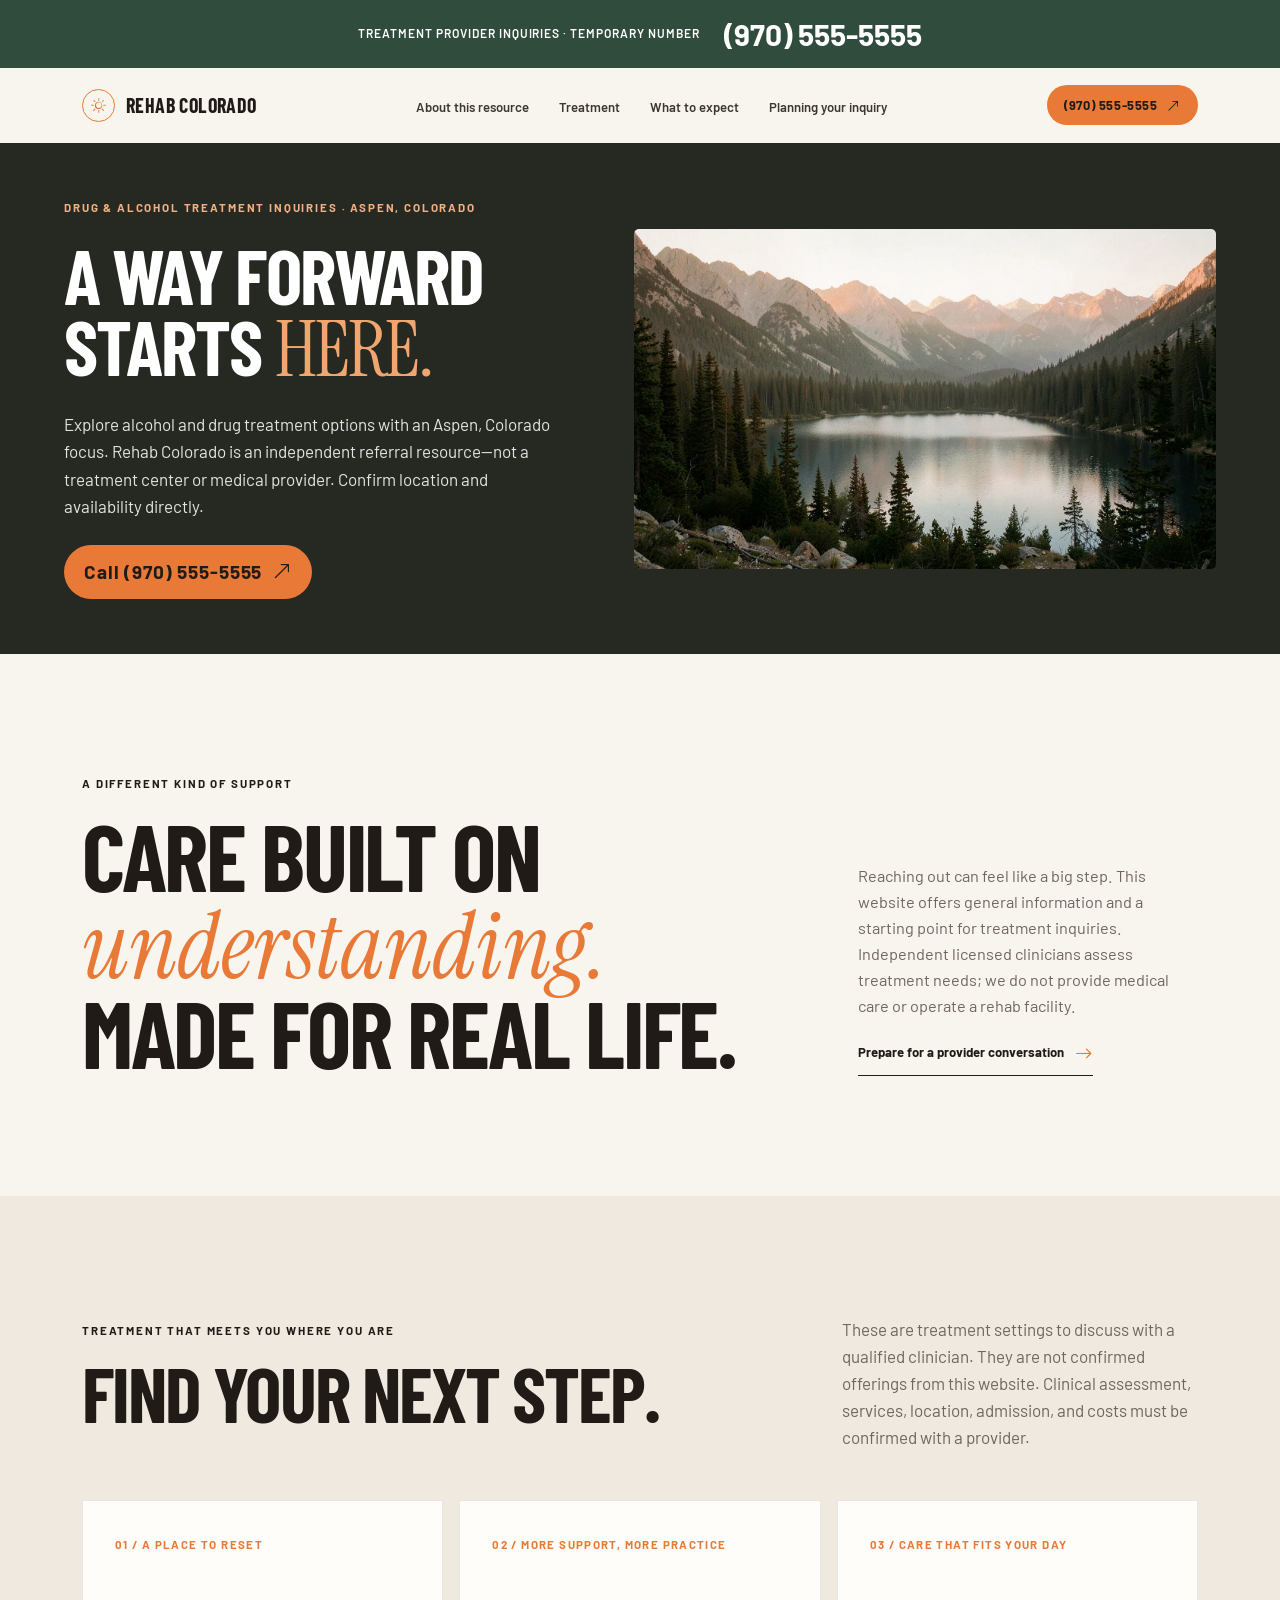
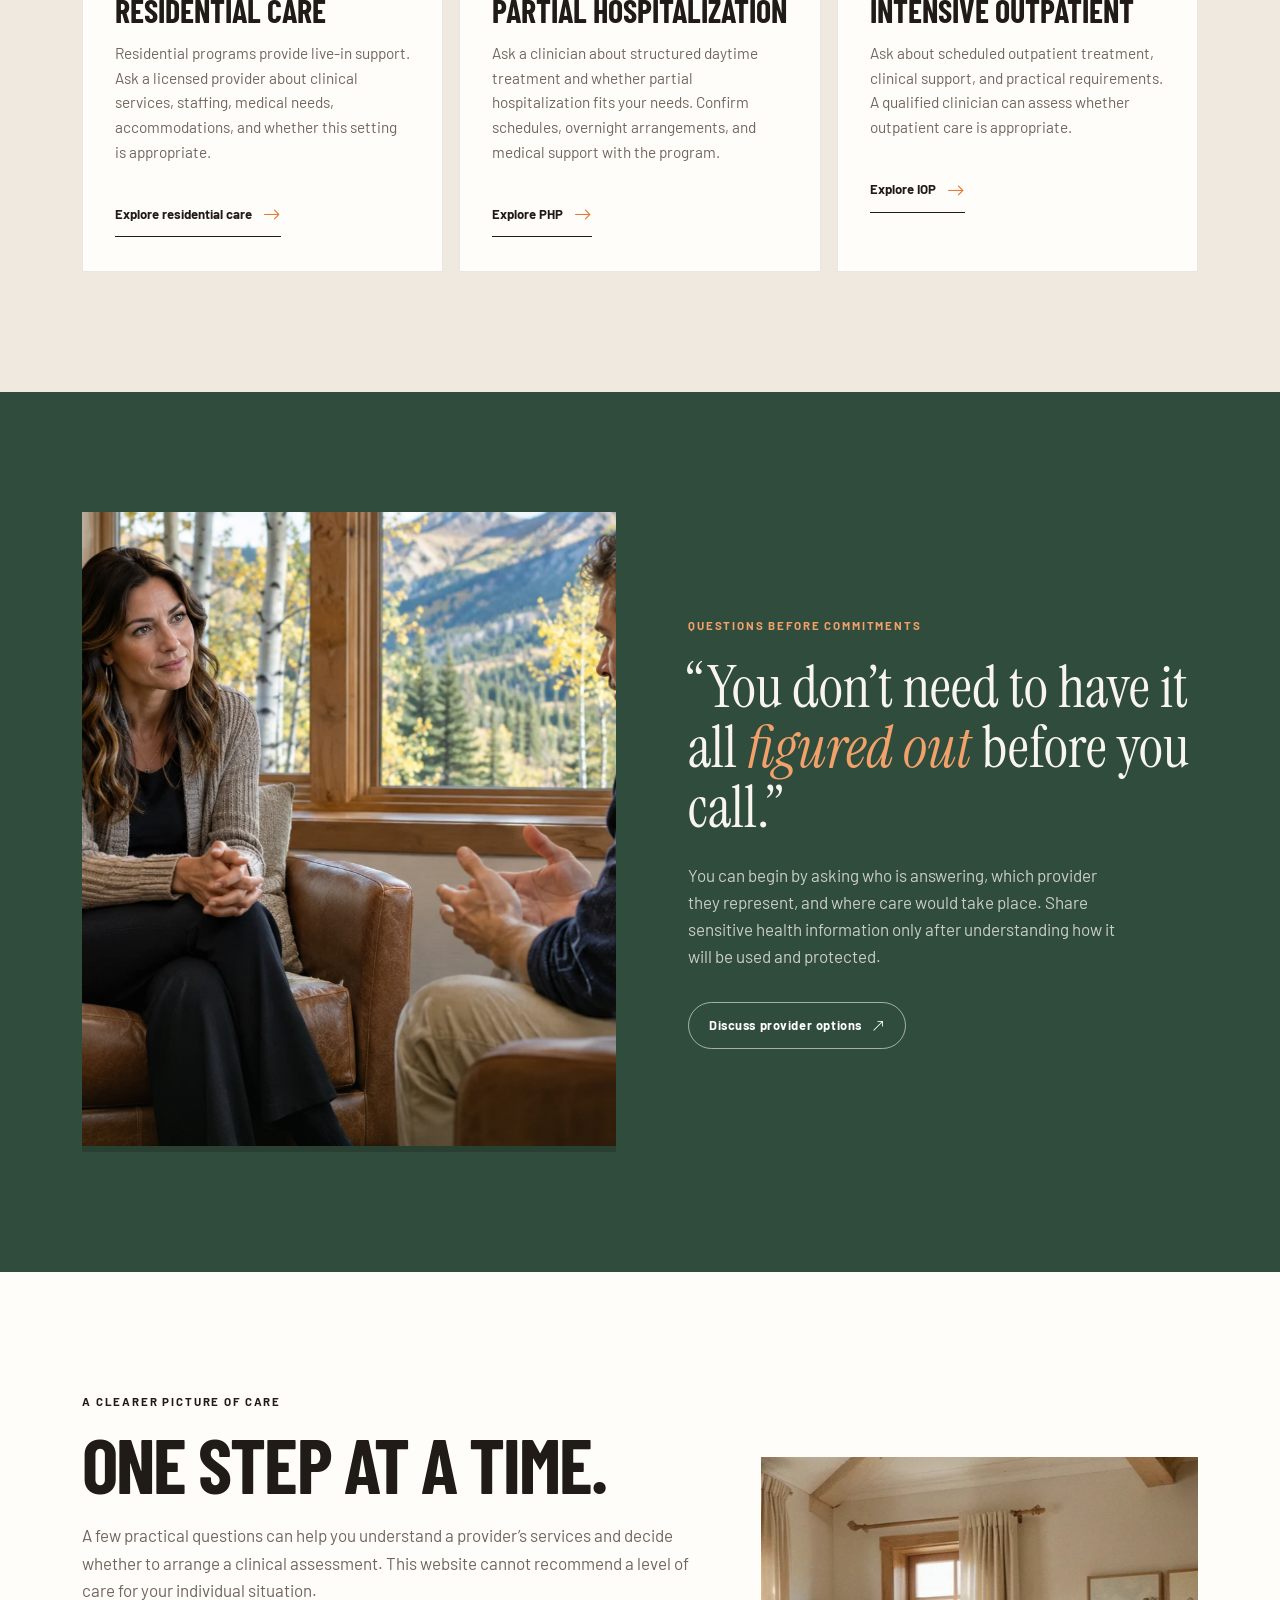
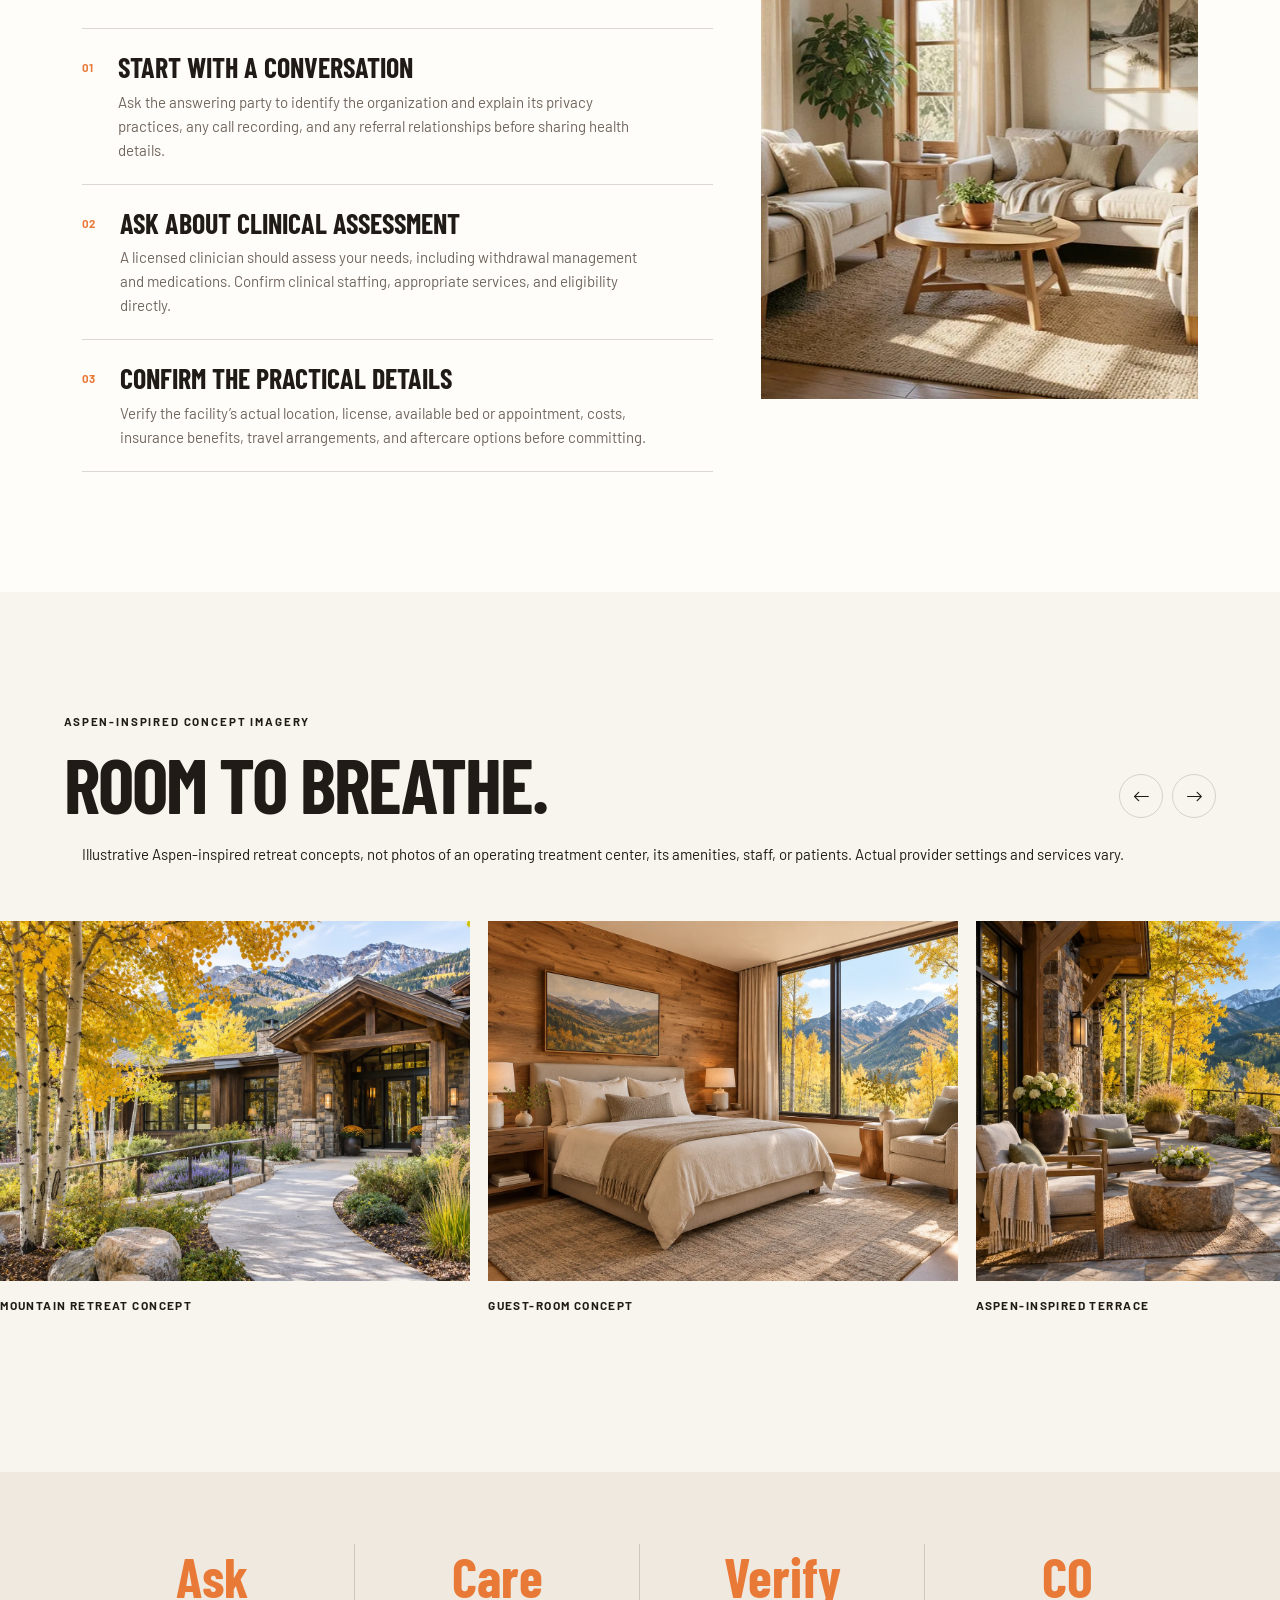
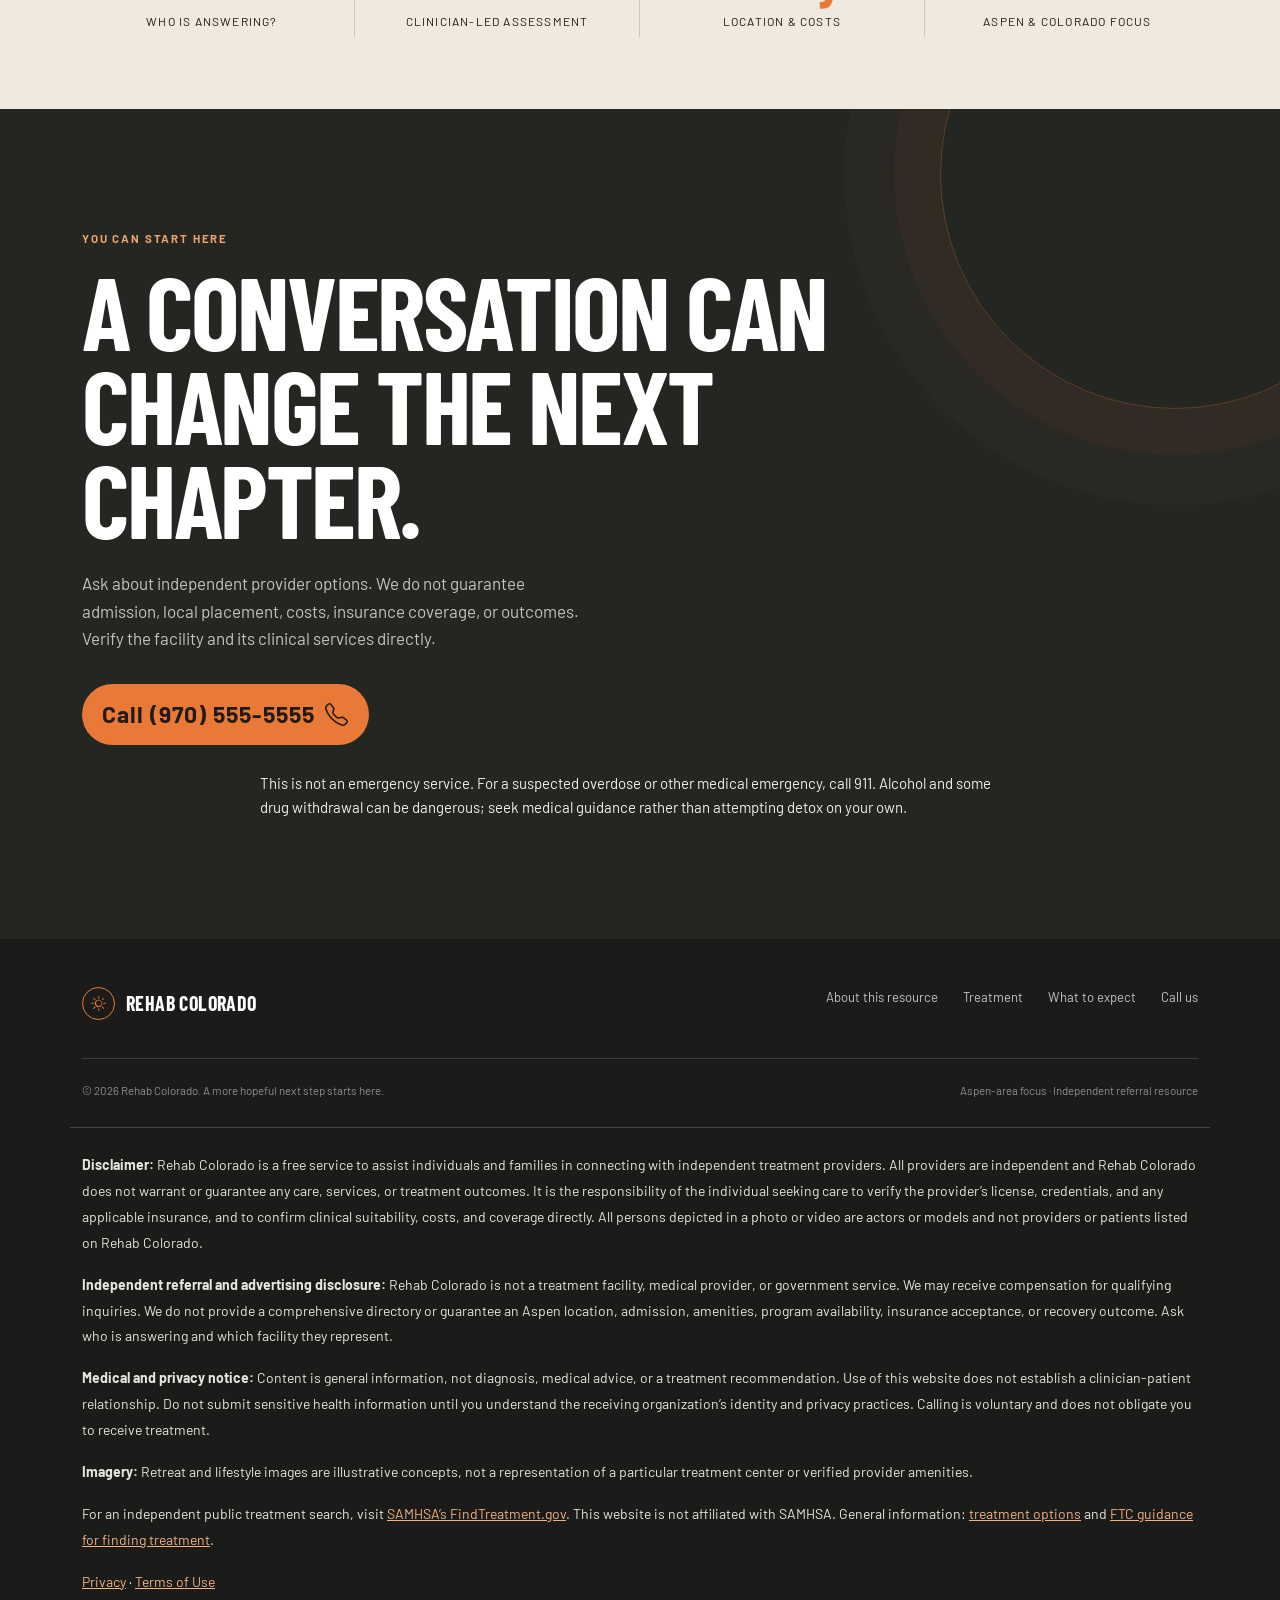
==== index.html @ 22020eed "Add files via upload" ====
<!doctype html>
<html lang="en">
<head>
  <meta charset="utf-8">
  <meta name="viewport" content="width=device-width, initial-scale=1">
  <meta name="theme-color" content="#f8f5ef">
  <title>Rehab Colorado | Find your way forward</title>
  <meta name="description" content="Independent drug and alcohol treatment information and referral resource with an Aspen, Colorado focus. Confirm treatment location, availability and suitability with independent providers.">
  <link rel="preconnect" href="https://fonts.googleapis.com">
  <link rel="preconnect" href="https://fonts.gstatic.com" crossorigin>
  <link href="https://fonts.googleapis.com/css2?family=Barlow+Condensed:wght@600;700;800&family=Barlow:wght@400;500;600;700&family=Instrument+Serif:ital@0;1&display=swap" rel="stylesheet">
  <link href="https://cdn.jsdelivr.net/npm/bootstrap@5.3.3/dist/css/bootstrap.min.css" rel="stylesheet">
  <link href="https://cdn.jsdelivr.net/npm/bootstrap-icons@1.11.3/font/bootstrap-icons.min.css" rel="stylesheet">
  
<link rel="stylesheet" href="css/style.css?v=aspen-referral-1">
</head>
<body><a class="call-top" href="tel:+19705555555"><span>TREATMENT PROVIDER INQUIRIES · TEMPORARY NUMBER</span><strong>(970) 555-5555</strong></a>
  <header>
    <nav class="navbar" aria-label="Main navigation">
      <div class="container nav-inner">
        <a class="brand" href="#home" aria-label="Rehab Colorado home"><span class="brand-mark"><i class="bi bi-sun"></i></span><span>REHAB COLORADO</span></a>
        <ul class="nav-links" id="navLinks">
          <li><a href="#approach">About this resource</a></li>
          <li><a href="#programs">Treatment</a></li>
          <li><a href="#care">What to expect</a></li>
          <li><a href="#stories">Planning your inquiry</a></li>
        </ul>
        <a class="pill-btn nav-cta" href="tel:+19705555555">(970) 555-5555 <i class="bi bi-arrow-up-right"></i></a>
        <button class="menu-toggle" aria-label="Open navigation menu" aria-expanded="false" aria-controls="navLinks"><i class="bi bi-list"></i></button>
      </div>
    </nav>
  </header>

  <main id="home">
    <section class="hero-track" aria-label="Welcome to Rehab Colorado">
      <div class="hero-sticky">
        <img class="hero-photo first" src="assets/img-1.webp" alt="The Colorado mountains catching the first light">
        <div class="hero-shade"></div>
        <div class="container hero-content">
          <div>
            <div class="eyebrow">Drug &amp; alcohol treatment inquiries · Aspen, Colorado</div>
            <h1 class="display hero-title">A way forward<br>starts <span class="serif">here.</span></h1>
          </div>
          <div class="hero-bottom">
            <p class="hero-copy">Explore alcohol and drug treatment options with an Aspen, Colorado focus. Rehab Colorado is an independent referral resource—not a treatment center or medical provider. Confirm location and availability directly.</p>
            <a class="pill-btn" href="tel:+19705555555">Call (970) 555-5555 <i class="bi bi-arrow-up-right"></i></a>
          </div>
        </div>
      </div>
    </section>

    <section class="intro section-pad" id="approach">
      <div class="container">
        <div class="row align-items-end g-5">
          <div class="col-lg-8 reveal">
            <div class="eyebrow">A different kind of support</div>
            <h2 class="display intro-heading">Care built on <span class="script">understanding.</span><br>Made for real life.</h2>
          </div>
          <div class="col-lg-4 reveal">
            <div class="intro-aside">Reaching out can feel like a big step. This website offers general information and a starting point for treatment inquiries. Independent licensed clinicians assess treatment needs; we do not provide medical care or operate a rehab facility.</div>
            <a class="text-link" href="#care">Prepare for a provider conversation <i class="bi bi-arrow-right"></i></a>
          </div>
        </div>
      </div>
    </section>

    <section class="pathway section-pad" id="programs">
      <div class="container">
        <div class="row align-items-end mb-5">
          <div class="col-lg-8 reveal">
            <div class="eyebrow">Treatment that meets you where you are</div>
            <h2 class="display section-title">Find your next step.</h2>
          </div>
          <div class="col-lg-4 reveal">
            <p class="care-intro mb-0">These are treatment settings to discuss with a qualified clinician. They are not confirmed offerings from this website. Clinical assessment, services, location, admission, and costs must be confirmed with a provider.</p>
          </div>
        </div>
        <div class="row g-3">
          <div class="col-md-4 reveal">
            <article class="program-card">
              <div class="card-index">01 / A PLACE TO RESET</div>
              <h3>Residential care</h3>
              <p>Residential programs provide live-in support. Ask a licensed provider about clinical services, staffing, medical needs, accommodations, and whether this setting is appropriate.</p>
              <a class="text-link" href="#contact">Explore residential care <i class="bi bi-arrow-right"></i></a>
            </article>
          </div>
          <div class="col-md-4 reveal">
            <article class="program-card">
              <div class="card-index">02 / MORE SUPPORT, MORE PRACTICE</div>
              <h3>Partial hospitalization</h3>
              <p>Ask a clinician about structured daytime treatment and whether partial hospitalization fits your needs. Confirm schedules, overnight arrangements, and medical support with the program.</p>
              <a class="text-link" href="#contact">Explore PHP <i class="bi bi-arrow-right"></i></a>
            </article>
          </div>
          <div class="col-md-4 reveal">
            <article class="program-card">
              <div class="card-index">03 / CARE THAT FITS YOUR DAY</div>
              <h3>Intensive outpatient</h3>
              <p>Ask about scheduled outpatient treatment, clinical support, and practical requirements. A qualified clinician can assess whether outpatient care is appropriate.</p>
              <a class="text-link" href="#contact">Explore IOP <i class="bi bi-arrow-right"></i></a>
            </article>
          </div>
        </div>
      </div>
    </section>

    <section class="story section-pad" id="stories">
      <div class="container">
        <div class="row align-items-center g-lg-5">
          <div class="col-lg-6 reveal">
            <div class="story-img-wrap">
              <img class="parallax-img" src="assets/illustrative-counseling-conversation.webp" alt="Illustrative counselor and adult in conversation, not actual staff or patients">
            </div>
          </div>
          <div class="col-lg-6 ps-lg-5 reveal">
            <div class="eyebrow">Questions before commitments</div>
            <blockquote class="story-quote mt-4 mb-4">“You don’t need to have it all <em>figured out</em> before you call.”</blockquote>
            <p class="story-copy">You can begin by asking who is answering, which provider they represent, and where care would take place. Share sensitive health information only after understanding how it will be used and protected.</p>
            <a class="pill-btn light-btn mt-3" href="#contact">Discuss provider options <i class="bi bi-arrow-up-right"></i></a>
          </div>
        </div>
      </div>
    </section>

    <section class="care section-pad" id="care">
      <div class="container">
        <div class="row align-items-center g-lg-5">
          <div class="col-lg-5 order-lg-2 reveal">
            <div class="care-visual">
              <img class="parallax-img" src="assets/img-4.webp" alt="A calm, welcoming residential living space">
            </div>
          </div>
          <div class="col-lg-7 order-lg-1 reveal">
            <div class="eyebrow">A clearer picture of care</div>
            <h2 class="display section-title">One step at a time.</h2>
            <p class="care-intro mb-4">A few practical questions can help you understand a provider’s services and decide whether to arrange a clinical assessment. This website cannot recommend a level of care for your individual situation.</p>
            <div class="care-item"><span class="care-num">01</span><div><h3>Start with a conversation</h3><p>Ask the answering party to identify the organization and explain its privacy practices, any call recording, and any referral relationships before sharing health details.</p></div></div>
            <div class="care-item"><span class="care-num">02</span><div><h3>Ask about clinical assessment</h3><p>A licensed clinician should assess your needs, including withdrawal management and medications. Confirm clinical staffing, appropriate services, and eligibility directly.</p></div></div>
            <div class="care-item"><span class="care-num">03</span><div><h3>Confirm the practical details</h3><p>Verify the facility’s actual location, license, available bed or appointment, costs, insurance benefits, travel arrangements, and aftercare options before committing.</p></div></div>
          </div>
        </div>
      </div>
    </section>

    <section class="gallery section-pad">
      <div class="container-fluid px-md-5">
        <div class="gallery-head mb-4 px-md-3">
          <div class="reveal">
            <div class="eyebrow">Aspen-inspired concept imagery</div>
            <h2 class="display section-title mb-0">Room to breathe.</h2>
          </div>
          <div class="slider-controls">
            <button type="button" aria-label="Scroll photos left" id="slidePrev"><i class="bi bi-arrow-left"></i></button>
            <button type="button" aria-label="Scroll photos right" id="slideNext"><i class="bi bi-arrow-right"></i></button>
          </div>
        </div>
      </div>
      <p class="photo-disclosure container">Illustrative Aspen-inspired retreat concepts, not photos of an operating treatment center, its amenities, staff, or patients. Actual provider settings and services vary.</p><div class="snap-row" id="photoSlider" aria-label="Illustrative mountain retreat concepts">
        <div class="snap-card"><figure><img src="assets/aspen-inspired-retreat-exterior.webp" alt="Illustrative Aspen-inspired retreat exterior, not an operating treatment center"><figcaption>Mountain retreat concept</figcaption></figure></div><div class="snap-card"><figure><img src="assets/mountain-retreat-private-bedroom.webp" alt="Illustrative mountain retreat room with one bed, not verified provider accommodations"><figcaption>Guest-room concept</figcaption></figure></div>
        <div class="snap-card"><figure><img src="assets/aspen-terrace-concept.webp" alt="Illustrative Aspen-inspired terrace concept"><figcaption>Aspen-inspired terrace</figcaption></figure></div>
        <div class="snap-card"><figure><img src="assets/mountain-retreat-lounge.webp" alt="Illustrative shared mountain-retreat lounge concept"><figcaption>Shared-lounge concept</figcaption></figure></div>
        <div class="snap-card"><figure><img src="assets/img-8.jpg" alt="A green forest trail in soft natural light"><figcaption>Find your own rhythm</figcaption></figure></div>
      </div>
    </section>

    <section class="stats" aria-label="Questions for treatment providers">
      <div class="container">
        <div class="row text-center">
          <div class="col-6 col-md-3 stat reveal"><div class="stat-number">Ask</div><div class="stat-label">Who is answering?</div></div>
          <div class="col-6 col-md-3 stat reveal"><div class="stat-number">Care</div><div class="stat-label">Clinician-led assessment</div></div>
          <div class="col-6 col-md-3 stat reveal"><div class="stat-number">Verify</div><div class="stat-label">Location &amp; costs</div></div>
          <div class="col-6 col-md-3 stat reveal"><div class="stat-number">CO</div><div class="stat-label">Aspen &amp; Colorado focus</div></div>
        </div>
      </div>
    </section>

    <section class="cta-section" id="contact">
      <div class="container position-relative" style="z-index:1">
        <div class="eyebrow">You can start here</div>
        <h2 class="display cta-heading">A conversation can change the next chapter.</h2>
        <p class="cta-copy">Ask about independent provider options. We do not guarantee admission, local placement, costs, insurance coverage, or outcomes. Verify the facility and its clinical services directly.</p>
        <a class="pill-btn mt-3" href="tel:+19705555555">Call (970) 555-5555 <i class="bi bi-telephone"></i></a>
        <p class="medical-note">This is not an emergency service. For a suspected overdose or other medical emergency, call 911. Alcohol and some drug withdrawal can be dangerous; seek medical guidance rather than attempting detox on your own.</p>
      </div>
    </section>
  </main>

  <footer>
    <div class="container">
      <div class="footer-top">
        <a class="brand" href="#home"><span class="brand-mark"><i class="bi bi-sun"></i></span><span>REHAB COLORADO</span></a>
        <div class="footer-links">
          <a href="#approach">About this resource</a><a href="#programs">Treatment</a><a href="#care">What to expect</a><a href="tel:+19705555555">Call us</a>
        </div>
      </div>
      <div class="footer-bottom"><span>© 2026 Rehab Colorado. A more hopeful next step starts here.</span><span>Aspen-area focus · Independent referral resource</span></div>
    </div>
<div class="container referral-disclaimers"><p><strong>Disclaimer:</strong> Rehab Colorado is a free service to assist individuals and families in connecting with independent treatment providers. All providers are independent and Rehab Colorado does not warrant or guarantee any care, services, or treatment outcomes. It is the responsibility of the individual seeking care to verify the provider’s license, credentials, and any applicable insurance, and to confirm clinical suitability, costs, and coverage directly. All persons depicted in a photo or video are actors or models and not providers or patients listed on Rehab Colorado.</p><p><strong>Independent referral and advertising disclosure:</strong> Rehab Colorado is not a treatment facility, medical provider, or government service. We may receive compensation for qualifying inquiries. We do not provide a comprehensive directory or guarantee an Aspen location, admission, amenities, program availability, insurance acceptance, or recovery outcome. Ask who is answering and which facility they represent.</p><p><strong>Medical and privacy notice:</strong> Content is general information, not diagnosis, medical advice, or a treatment recommendation. Use of this website does not establish a clinician-patient relationship. Do not submit sensitive health information until you understand the receiving organization’s identity and privacy practices. Calling is voluntary and does not obligate you to receive treatment.</p><p><strong>Imagery:</strong> Retreat and lifestyle images are illustrative concepts, not a representation of a particular treatment center or verified provider amenities.</p><p>For an independent public treatment search, visit <a href="https://findtreatment.gov/">SAMHSA’s FindTreatment.gov</a>. This website is not affiliated with SAMHSA. General information: <a href="https://findtreatment.gov/what-to-expect/treatment">treatment options</a> and <a href="https://consumer.ftc.gov/consumer-alerts/2025/06/seeking-treatment-addiction-some-things-know-you-search">FTC guidance for finding treatment</a>.</p><p><a href="privacy.html">Privacy</a> · <a href="terms.html">Terms of Use</a></p></div></footer>

<a class="mobile-call" href="tel:+19705555555">CALL · (970) 555-5555</a>
  <script src="https://cdn.jsdelivr.net/npm/bootstrap@5.3.3/dist/js/bootstrap.bundle.min.js"></script>
  <script>
    (() => {
      const nav = document.querySelector('.navbar');
      const hero = document.querySelector('.hero-track');
      const first = document.querySelector('.hero-photo.first');
      const second = document.querySelector('.hero-photo.second');
      const reduced = window.matchMedia('(prefers-reduced-motion: reduce)').matches;
      let ticking = false;
      function updateScroll(){
        const y = window.scrollY;
        nav.classList.toggle('scrolled', y > 24);

        ticking = false;
      }
      window.addEventListener('scroll', () => {
        if (!ticking) { window.requestAnimationFrame(updateScroll); ticking = true; }
      }, {passive:true});
      updateScroll();

      document.documentElement.classList.add('js-ready');
      const reveals = document.querySelectorAll('.reveal');
      if ('IntersectionObserver' in window) {
        const observer = new IntersectionObserver(entries => {
          entries.forEach(entry => {
            if(entry.isIntersecting){ entry.target.classList.add('visible'); observer.unobserve(entry.target); }
          });
        }, {threshold:.12});
        reveals.forEach(el => observer.observe(el));
      } else reveals.forEach(el => el.classList.add('visible'));

      const menuBtn = document.querySelector('.menu-toggle');
      const links = document.querySelector('.nav-links');
      menuBtn.addEventListener('click', () => {
        const open = links.classList.toggle('open');
        menuBtn.setAttribute('aria-expanded', open);
      });
      links.querySelectorAll('a').forEach(a => a.addEventListener('click', () => {
        links.classList.remove('open'); menuBtn.setAttribute('aria-expanded','false');
      }));

      const slider = document.getElementById('photoSlider');
      document.getElementById('slidePrev').addEventListener('click', () => slider.scrollBy({left:-slider.clientWidth*.72,behavior:reduced?'auto':'smooth'}));
      document.getElementById('slideNext').addEventListener('click', () => slider.scrollBy({left:slider.clientWidth*.72,behavior:reduced?'auto':'smooth'}));

      const counters = document.querySelectorAll('[data-count]');
      const countObserver = new IntersectionObserver(entries => {
        entries.forEach(entry => {
          if(!entry.isIntersecting) return;
          const el = entry.target, target = Number(el.dataset.count);
          const start = performance.now(), duration = reduced ? 1 : 1100;
          function tick(now){
            const t = Math.min(1,(now-start)/duration);
            el.textContent = Math.round(target*(1-Math.pow(1-t,3))) + (target === 24 ? '/7' : '+');
            if(t<1) requestAnimationFrame(tick);
          }
          requestAnimationFrame(tick); countObserver.unobserve(el);
        });
      }, {threshold:.65});
      counters.forEach(el => countObserver.observe(el));

      if(!reduced){
        const parallax = document.querySelectorAll('.parallax-img');
        window.addEventListener('scroll', () => {
          parallax.forEach(img => {
            const rect = img.parentElement.getBoundingClientRect();
            const shift = Math.max(-18, Math.min(18, (rect.top + rect.height/2 - window.innerHeight/2) * -.025));
            img.style.transform = `scale(1.04) translateY(${shift}px)`;
          });
        }, {passive:true});
      }
    })();
  </script>
  
</body>
</html>
---- css/style.css ----
:root{--ink:#211b17;--muted:#70665e;--cream:#f8f5ef;--paper:#fffdf9;--orange:#e87936;--line:rgba(33,27,23,.16);--green:#304c3d}
    *{box-sizing:border-box}
    html{scroll-behavior:smooth}
    body{margin:0;background:var(--cream);color:var(--ink);font-family:"Barlow",sans-serif;font-size:17px;line-height:1.6;-webkit-font-smoothing:antialiased}
    a{color:inherit;text-decoration:none}
    .serif{font-family:"Instrument Serif",serif;font-weight:400}
    .display{font-family:"Barlow Condensed",sans-serif;font-weight:700;text-transform:uppercase;line-height:.92;letter-spacing:-.025em}
    .script{font-family:"Instrument Serif",serif;font-weight:400;font-style:italic;text-transform:none;letter-spacing:0}
    .eyebrow{font-size:.72rem;font-weight:700;letter-spacing:.16em;text-transform:uppercase}
    .navbar{position:fixed;z-index:50;inset:0 0 auto;padding:17px 0;transition:background .35s,backdrop-filter .35s,border-color .35s;border-bottom:1px solid transparent}
    .navbar.scrolled{background:rgba(248,245,239,.88);backdrop-filter:blur(16px);border-color:var(--line)}
    .nav-inner{display:flex;align-items:center;justify-content:space-between}
    .brand{display:flex;align-items:center;gap:11px;font-family:"Barlow Condensed",sans-serif;font-weight:700;font-size:1.25rem;letter-spacing:.02em}
    .brand-mark{width:33px;height:33px;border:1px solid var(--orange);border-radius:50%;display:grid;place-items:center;color:var(--orange);font-size:15px}
    .nav-links{display:flex;gap:30px;align-items:center;margin:0;padding:0;list-style:none}
    .nav-links a{font-size:.82rem;font-weight:600;color:#3d3731}
    .nav-links a:hover{color:var(--orange)}
    .pill-btn{display:inline-flex;align-items:center;justify-content:center;gap:10px;padding:12px 20px;border-radius:50px;background:var(--orange);color:#211b17;font-weight:700;font-size:.8rem;letter-spacing:.045em;transition:transform .25s,background .25s}
    .pill-btn:hover{background:#f08b4e;color:var(--ink);transform:translateY(-2px)}
    .nav-cta{padding:10px 17px}
    .menu-toggle{display:none;border:1px solid var(--line);background:var(--paper);border-radius:50%;width:42px;height:42px}
    .hero-track{height:155vh;position:relative;background:#252922}
    .hero-sticky{height:100vh;height:100svh;position:sticky;top:0;overflow:hidden}
    .hero-photo{position:absolute;inset:0;width:100%;height:100%;object-fit:cover;transform:scale(1.04);transition:opacity .4s}
    .hero-photo.second{opacity:0}
    .hero-shade{position:absolute;inset:0;background:linear-gradient(90deg,rgba(18,20,18,.58) 0%,rgba(18,20,18,.18) 65%,rgba(18,20,18,.05) 100%),linear-gradient(0deg,rgba(16,17,15,.58),transparent 52%)}
    .hero-content{position:absolute;inset:0;display:flex;flex-direction:column;justify-content:flex-end;padding:0 0 8vh;color:#fff}
    .hero-content .eyebrow{color:#f2b184;margin-bottom:22px}
    .hero-title{font-size:clamp(4.2rem,10.3vw,9.3rem);max-width:1000px;margin:0 0 26px}
    .hero-title .serif{color:#f2a66f}
    .hero-bottom{display:flex;align-items:flex-end;justify-content:space-between;gap:30px}
    .hero-copy{max-width:490px;font-size:1.08rem;color:rgba(255,255,255,.87);margin:0}
    .hero-note{font-size:.72rem;letter-spacing:.11em;text-transform:uppercase;color:rgba(255,255,255,.72)}
    .scroll-cue{position:absolute;right:0;top:50%;writing-mode:vertical-rl;font-size:.68rem;letter-spacing:.16em;text-transform:uppercase;color:#fff}
    .section-pad{padding:120px 0}
    .intro{background:var(--cream)}
    .intro-heading{font-size:clamp(3.4rem,7.3vw,6.2rem);max-width:820px;margin:20px 0 0}
    .intro-heading .script{color:var(--orange)}
    .intro-aside{max-width:360px;color:var(--muted);font-size:1.02rem}
    .text-link{display:inline-flex;align-items:center;gap:11px;border-bottom:1px solid var(--ink);padding:0 0 8px;font-weight:700;font-size:.82rem;margin-top:19px}
    .text-link i{color:var(--orange);font-size:1.1rem;transition:transform .2s}
    .text-link:hover i{transform:translateX(4px)}
    .pathway{background:#efe9df}
    .section-title{font-size:clamp(3rem,6vw,5rem);margin:17px 0 24px}
    .program-card{height:100%;background:var(--paper);border:1px solid rgba(33,27,23,.1);padding:34px 32px;transition:transform .3s,box-shadow .3s}
    .program-card:hover{transform:translateY(-7px);box-shadow:0 18px 45px rgba(45,35,25,.09)}
    .card-index{font-size:.72rem;letter-spacing:.12em;color:var(--orange);font-weight:700}
    .program-card h3{font-family:"Barlow Condensed",sans-serif;text-transform:uppercase;font-weight:700;font-size:2rem;margin:38px 0 12px}
    .program-card p{color:var(--muted);font-size:.96rem;min-height:76px}
    .program-card .text-link{margin-top:20px}
    .story{background:var(--green);color:#f8f5ef}
    .story-img-wrap{height:640px;overflow:hidden;position:relative}
    .story-img-wrap img{width:100%;height:100%;object-fit:cover}
    .story-img-wrap:after{content:"";position:absolute;inset:0;background:linear-gradient(0deg,rgba(16,25,19,.25),transparent 45%)}
    .story-quote{font-family:"Instrument Serif",serif;font-size:clamp(2.5rem,4.5vw,4.35rem);line-height:1.04;max-width:650px}
    .story-quote em{color:#f1a16a}
    .story-copy{color:rgba(248,245,239,.77);max-width:440px}
    .story .eyebrow{color:#f1a16a}
    .light-btn{border:1px solid rgba(255,255,255,.56);background:transparent;color:#fff}
    .light-btn:hover{background:#fff;color:var(--green)}
    .care{background:var(--paper)}
    .care-intro{max-width:650px;color:var(--muted)}
    .care-item{border-top:1px solid var(--line);padding:22px 0;display:flex;gap:25px;align-items:flex-start}
    .care-item:last-child{border-bottom:1px solid var(--line)}
    .care-num{font-size:.72rem;color:var(--orange);font-weight:700;padding-top:7px}
    .care-item h3{font-family:"Barlow Condensed",sans-serif;text-transform:uppercase;font-weight:700;font-size:1.75rem;margin:0 0 5px}
    .care-item p{color:var(--muted);margin:0;max-width:530px;font-size:.94rem}
    .care-visual{height:550px;overflow:hidden}
    .care-visual img{width:100%;height:100%;object-fit:cover}
    .gallery{background:var(--cream);overflow:hidden}
    .gallery-head{display:flex;justify-content:space-between;align-items:flex-end;gap:20px}
    .slider-controls{display:flex;gap:9px}
    .slider-controls button{width:44px;height:44px;border-radius:50%;background:transparent;border:1px solid var(--line);color:var(--ink);transition:.2s}
    .slider-controls button:hover{background:var(--ink);color:#fff}
    .snap-row{display:flex;gap:18px;overflow:auto;scroll-snap-type:x mandatory;padding:12px 4vw 22px;scrollbar-width:none}
    .snap-row::-webkit-scrollbar{display:none}
    .snap-card{flex:0 0 min(76vw,470px);scroll-snap-align:start}
    .snap-card img{width:100%;height:360px;object-fit:cover;transition:transform .65s}
    .snap-card:hover img{transform:scale(1.035)}
    .snap-card figure{overflow:hidden;margin:0}
    .snap-card figcaption{padding:15px 0;font-size:.74rem;letter-spacing:.12em;text-transform:uppercase;font-weight:700}
    .stats{background:#efe9df;padding:72px 0}
    .stat{border-right:1px solid var(--line);padding:6px 30px}
    .stat:last-child{border:0}
    .stat-number{font-family:"Barlow Condensed",sans-serif;font-weight:700;font-size:3.4rem;line-height:1;color:var(--orange)}
    .stat-label{font-size:.75rem;text-transform:uppercase;letter-spacing:.1em;margin-top:8px}
    .cta-section{background:#242622;color:#fff;padding:120px 0;position:relative;overflow:hidden}
    .cta-section:after{content:"";position:absolute;width:470px;height:470px;border:1px solid rgba(232,121,54,.3);border-radius:50%;right:-130px;top:-170px;box-shadow:0 0 0 46px rgba(232,121,54,.035),0 0 0 96px rgba(232,121,54,.025)}
    .cta-heading{font-size:clamp(3.6rem,8vw,7rem);max-width:850px;margin:15px 0 25px}
    .cta-section .eyebrow{color:#f1a16a}
    .cta-copy{max-width:500px;color:rgba(255,255,255,.72)}
    footer{background:#1b1c19;color:#fff;padding:48px 0 27px}
    .footer-top{display:flex;justify-content:space-between;gap:40px;padding-bottom:38px;border-bottom:1px solid rgba(255,255,255,.15)}
    .footer-links{display:flex;gap:25px;flex-wrap:wrap;font-size:.82rem;color:rgba(255,255,255,.73)}
    .footer-bottom{display:flex;justify-content:space-between;gap:20px;padding-top:22px;color:rgba(255,255,255,.5);font-size:.72rem}
    .reveal{opacity:0;transform:translateY(24px);transition:opacity .75s ease,transform .75s ease}
    .reveal.visible{opacity:1;transform:none}
    .parallax-img{will-change:transform}
    @media(max-width:767px){
      .navbar{padding:12px 0}.nav-links{display:none}.menu-toggle{display:grid;place-items:center}.nav-cta{display:none}
      .nav-links.open{position:absolute;display:flex;flex-direction:column;align-items:flex-start;gap:18px;top:64px;left:16px;right:16px;background:var(--paper);padding:24px;border:1px solid var(--line);box-shadow:0 12px 30px #00000012}
      .hero-track{height:135vh}.hero-content{padding-bottom:8vh}.hero-title{font-size:clamp(4.2rem,19vw,7rem);max-width:540px}
      .hero-bottom{display:block}.hero-copy{font-size:.98rem;max-width:390px}.hero-bottom .pill-btn{margin-top:22px}.scroll-cue{display:none}
      .section-pad{padding:82px 0}.intro-heading{font-size:clamp(3.5rem,15vw,5rem)}.intro-aside{margin-top:28px}
      .program-card{padding:27px 25px}.program-card h3{margin-top:27px}.program-card p{min-height:0}
      .story-img-wrap{height:430px;margin-bottom:32px}.care-visual{height:380px;margin-bottom:35px}
      .gallery-head{align-items:flex-start;flex-direction:column}.snap-card{flex-basis:84vw}.snap-card img{height:270px}
      .stat{border:0;border-bottom:1px solid var(--line);padding:20px 8px}.stat-number{font-size:2.8rem}
      .cta-section{padding:85px 0}.footer-top,.footer-bottom{flex-direction:column}.footer-links{gap:16px}
    }
    @media(prefers-reduced-motion:reduce){
      *,*:before,*:after{scroll-behavior:auto!important;transition-duration:.01ms!important;animation-duration:.01ms!important;animation-iteration-count:1!important}
    }
  


    .js-ready .reveal{opacity:0;transform:translateY(24px)}
    .js-ready .reveal.visible{opacity:1;transform:none}
    @media(prefers-reduced-motion:reduce){.js-ready .reveal{opacity:1;transform:none}}
/* Independent Aspen-focused referral presentation. */
.call-top{display:flex;align-items:center;justify-content:center;gap:24px;background:#304c3d;color:white;padding:10px 18px;min-height:68px;text-align:center}.call-top span{font-size:12px;font-weight:600;letter-spacing:.08em}.call-top strong{font-size:30px;white-space:nowrap}.navbar,.navbar.scrolled{position:sticky;inset:0 0 auto;background:rgba(248,245,239,.98);color:var(--ink)}header{position:sticky;top:0;z-index:100}.hero-track{height:auto!important}.hero-sticky{height:auto!important;position:relative!important;display:grid;grid-template-columns:1fr 1.1fr;align-items:center;gap:40px;padding:55px max(5vw,24px);overflow:visible}.hero-photo{position:relative!important;inset:auto!important;grid-column:2;grid-row:1;width:100%;height:auto;object-fit:contain;transform:none!important;opacity:1!important;border-radius:5px}.hero-shade{display:none}.hero-content{position:relative!important;inset:auto!important;grid-column:1;grid-row:1;padding:0;max-width:100%}.hero-title{font-size:clamp(3.8rem,6vw,6.3rem)}.hero-bottom{display:block}.hero-bottom .pill-btn{margin-top:25px;font-size:19px}.hero-copy{font-size:17px}.medical-note{font-size:15px;color:#f4ece5;margin:26px auto 0;max-width:760px}.photo-disclosure{font-size:15px;line-height:1.7;padding-bottom:25px}.referral-disclaimers{border-top:1px solid #ffffff30;margin-top:28px;padding-top:24px;color:#e6e4df;font-size:14px;line-height:1.85}.referral-disclaimers a{text-decoration:underline;color:#f3b080}.mobile-call{display:none}.reveal{opacity:1;transform:none}.policy{max-width:900px;padding:65px 24px 85px;margin:auto}.policy h1{font-size:3rem}.policy h2{font-size:1.6rem;margin-top:30px}.cta-section .pill-btn{font-size:23px}.nav-cta{white-space:nowrap}section[id]{scroll-margin-top:120px}
@media(max-width:767px){.call-top{flex-direction:column;gap:0}.call-top span{font-size:10px}.call-top strong{font-size:28px}.hero-sticky{display:flex;flex-direction:column;padding:25px 22px 55px;gap:30px}.hero-photo{order:0}.hero-content{order:1;width:100%}.hero-title{font-size:clamp(3.6rem,14vw,5.5rem)}.hero-content .eyebrow{font-size:11px}.mobile-call{display:block;position:fixed;inset:auto 0 0;z-index:1100;background:#e87936;color:#211b17;text-align:center;font-size:22px;font-weight:700;padding:13px 8px calc(13px + env(safe-area-inset-bottom))}body{padding-bottom:65px}.navbar .nav-cta{font-size:11px;padding:10px}.navbar .brand{font-size:17px}.nav-inner{gap:8px}.stat-number{font-size:2.4rem}}
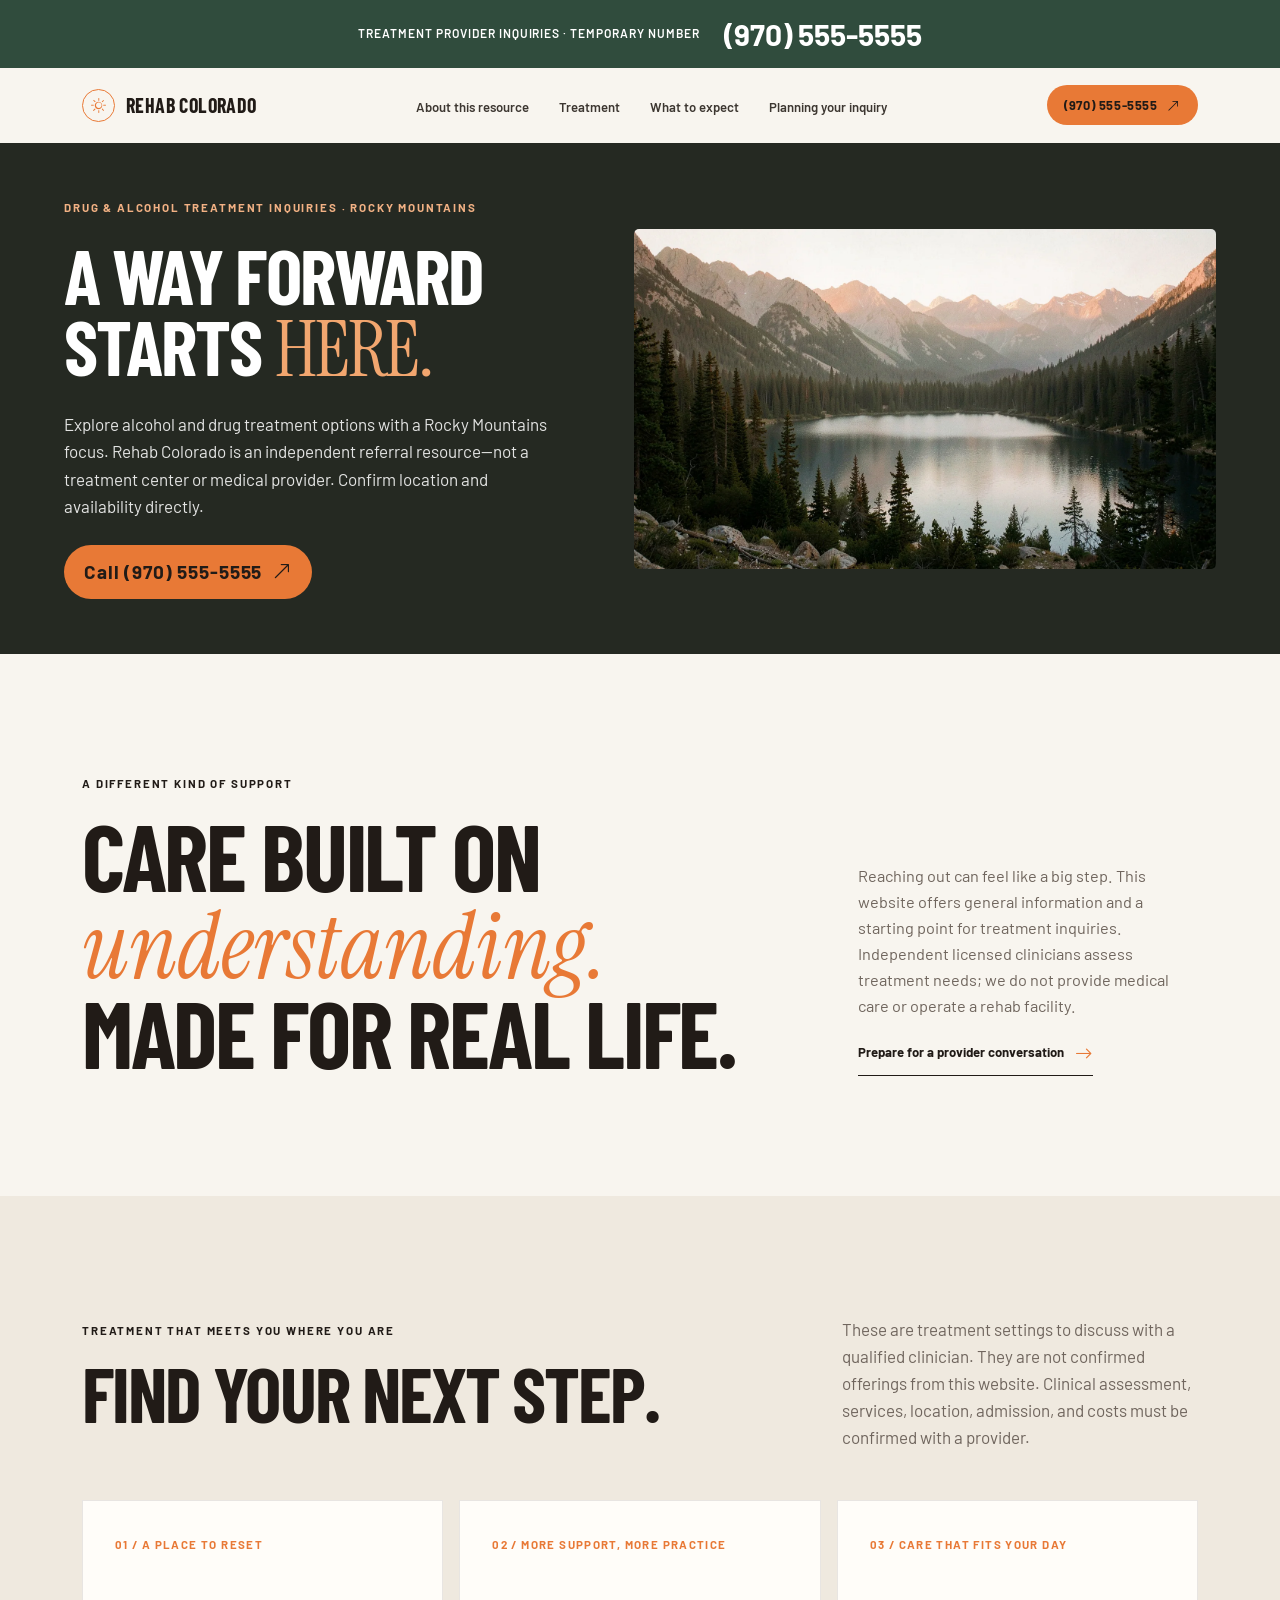
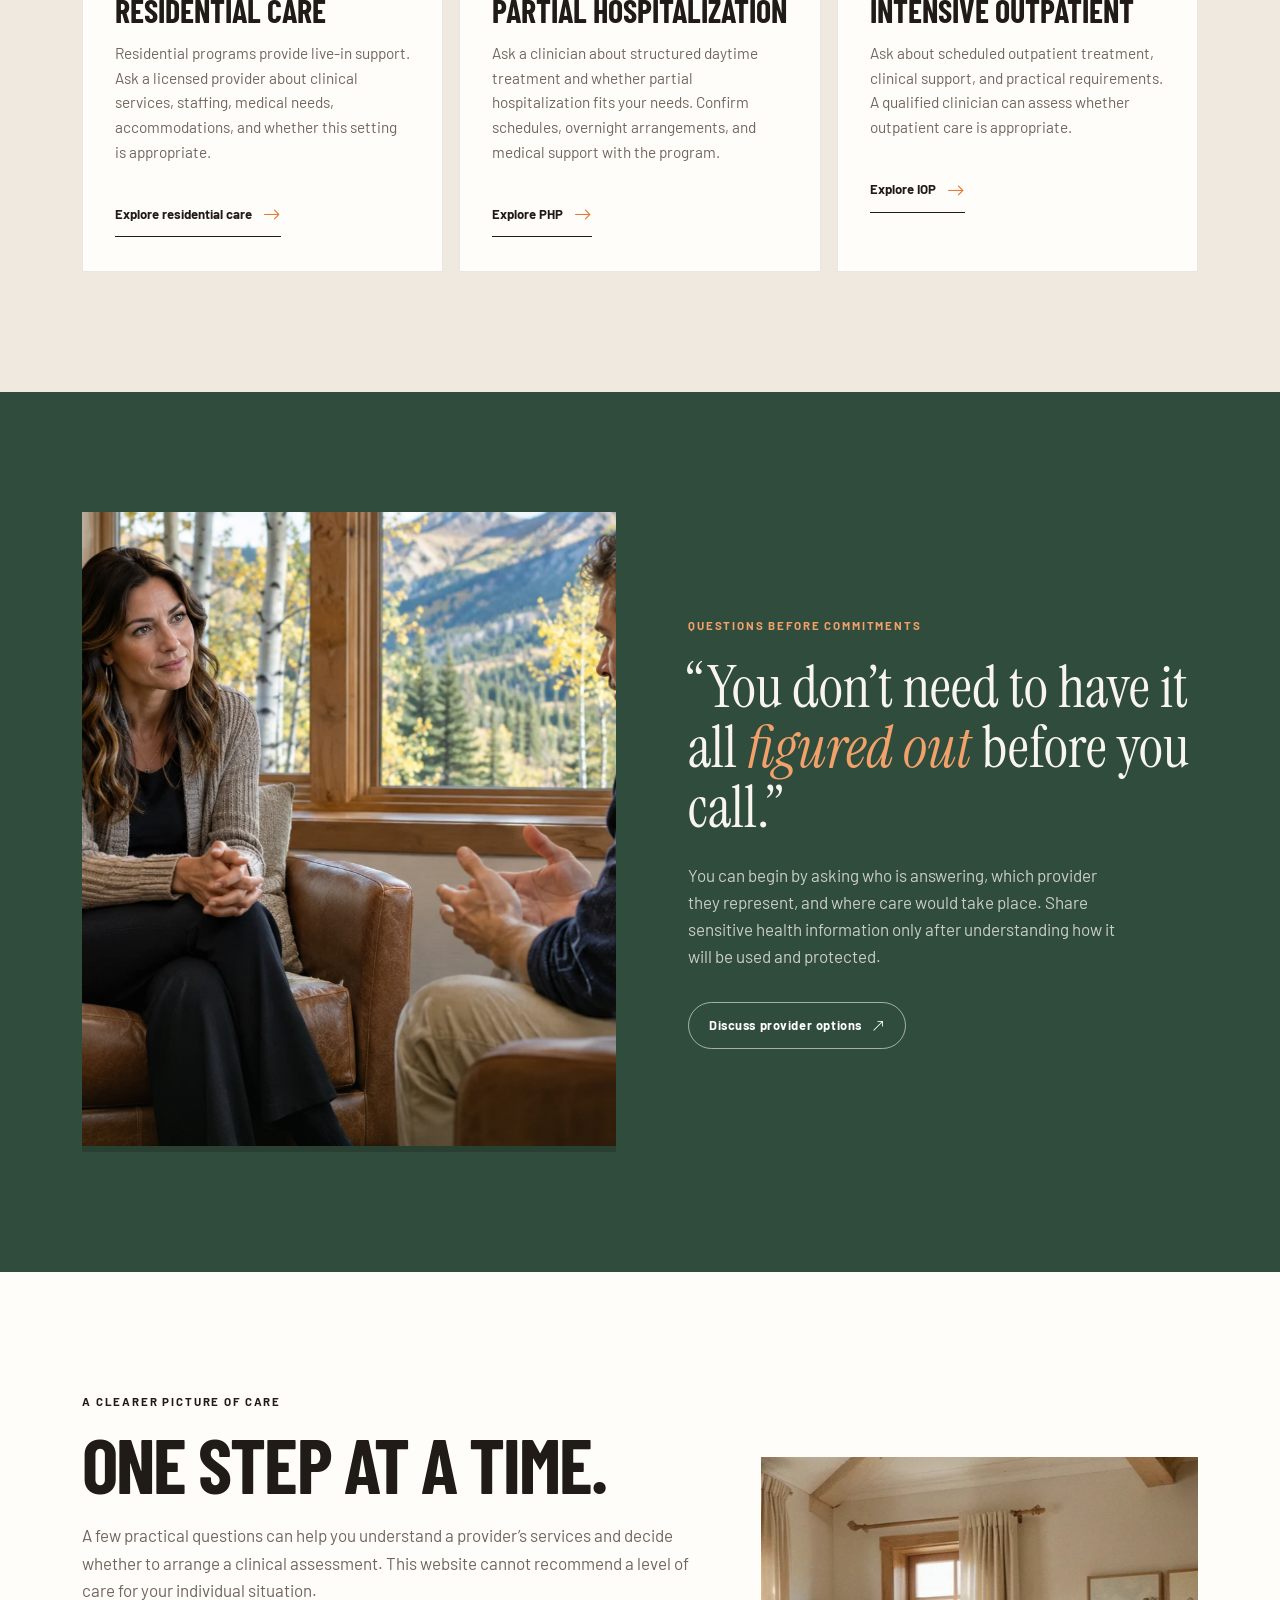
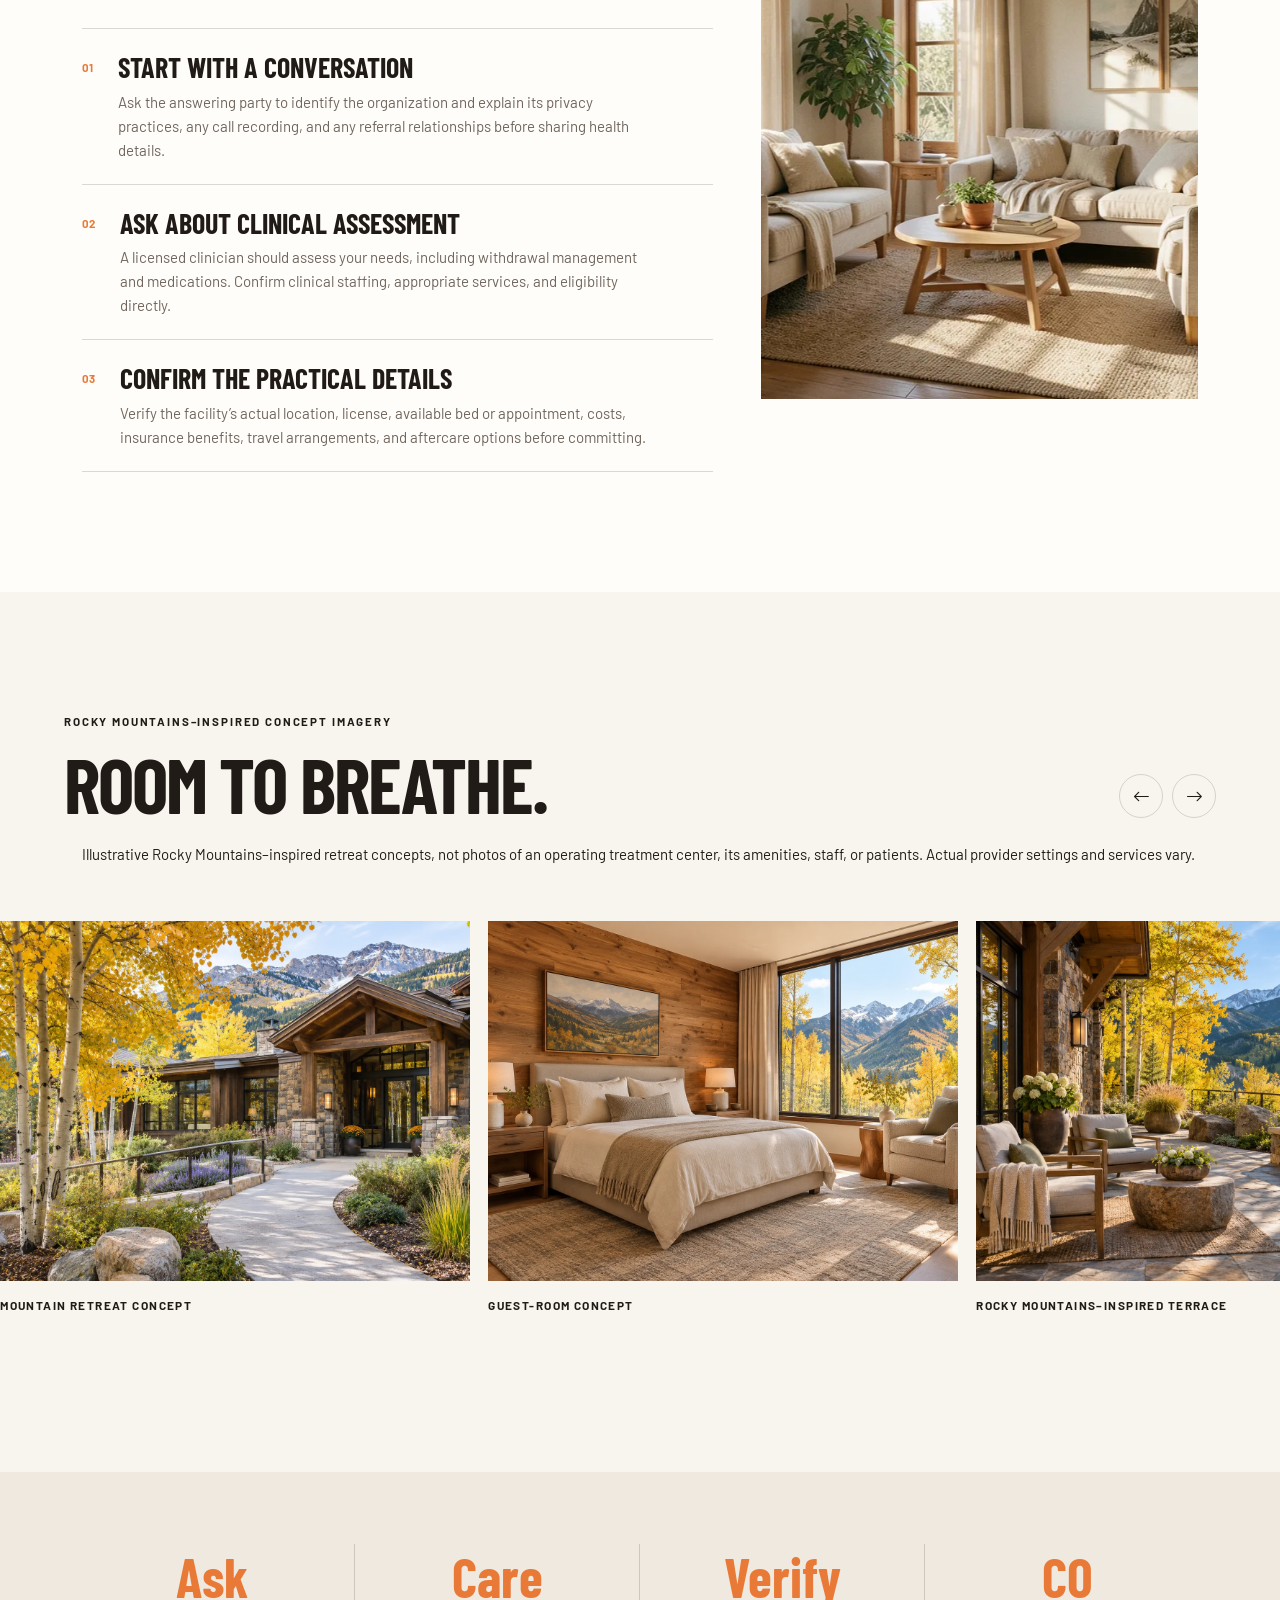
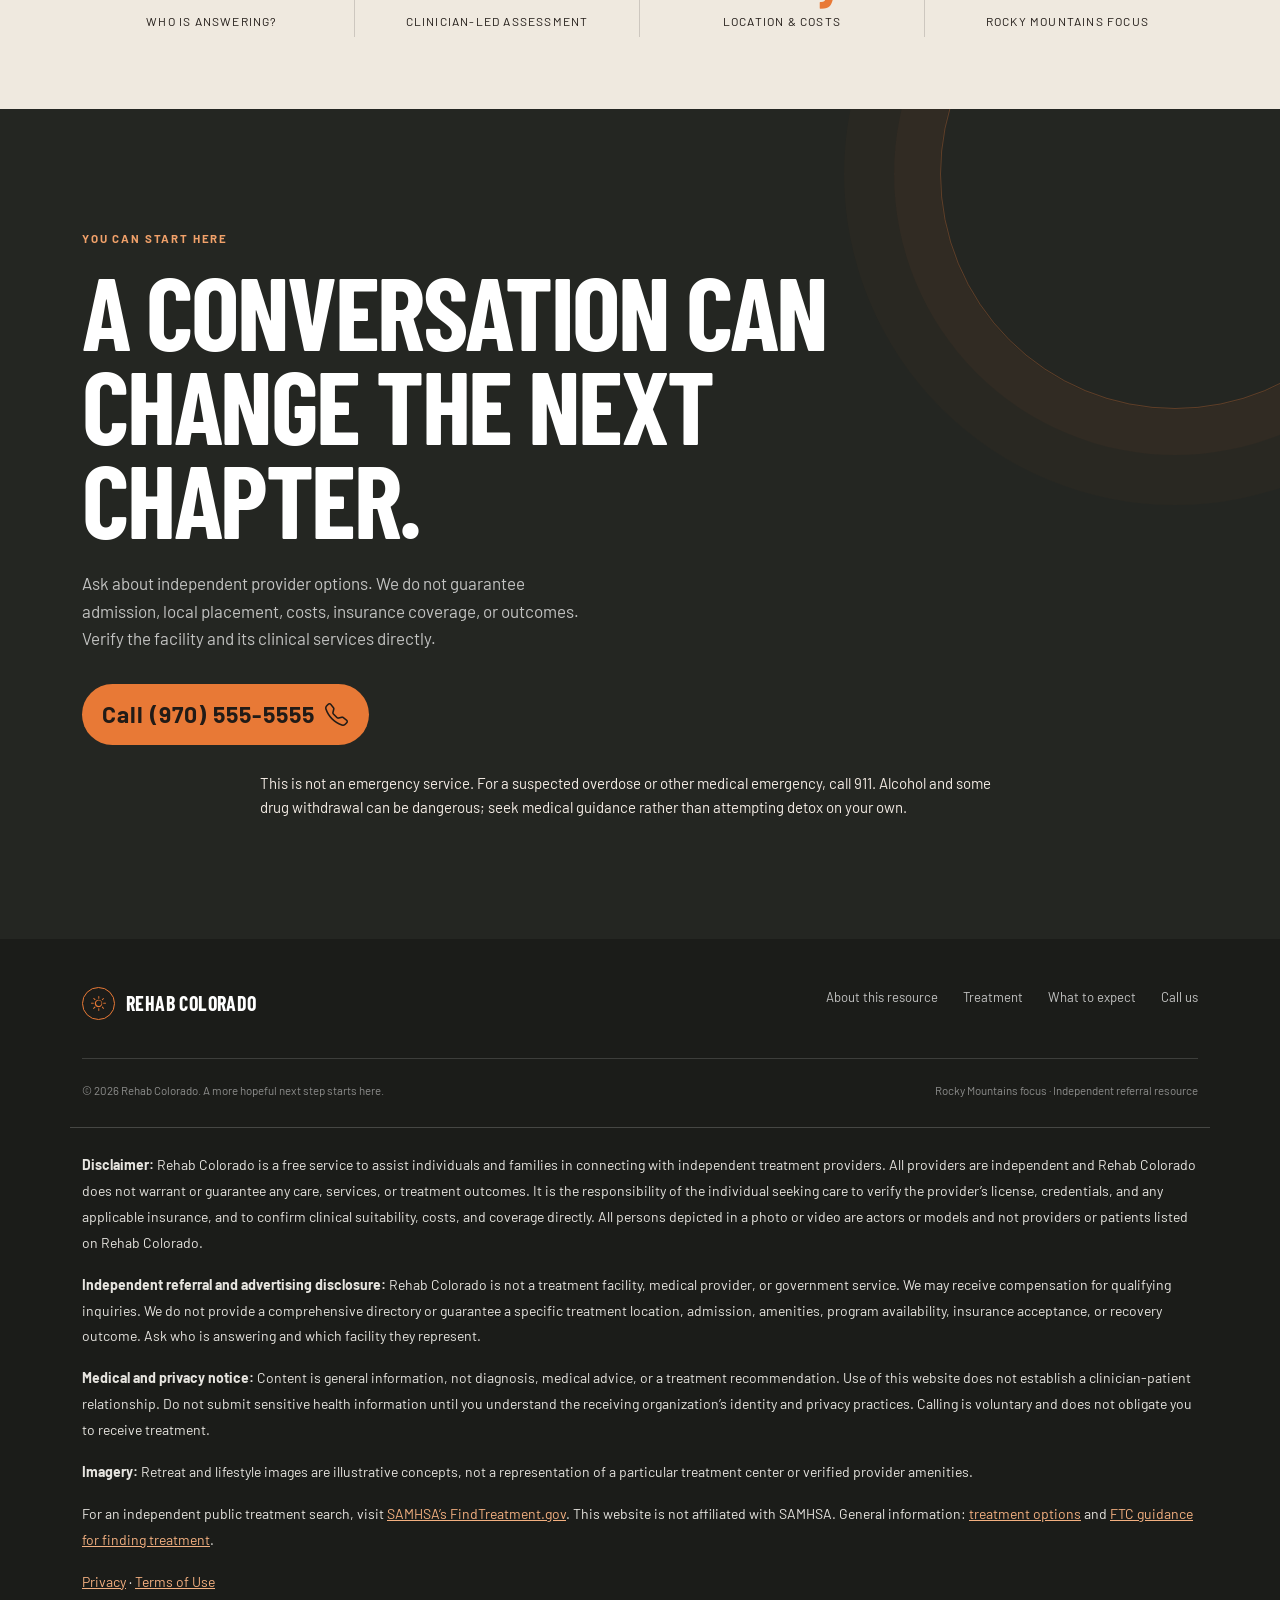
==== commit 64e87809: "Add files via upload" ====
--- a/index.html
+++ b/index.html
@@ -5,14 +5,14 @@
   <meta name="viewport" content="width=device-width, initial-scale=1">
   <meta name="theme-color" content="#f8f5ef">
   <title>Rehab Colorado | Find your way forward</title>
-  <meta name="description" content="Independent drug and alcohol treatment information and referral resource with an Aspen, Colorado focus. Confirm treatment location, availability and suitability with independent providers.">
+  <meta name="description" content="Independent drug and alcohol treatment information and referral resource with a Rocky Mountains focus. Confirm treatment location, availability and suitability with independent providers.">
   <link rel="preconnect" href="https://fonts.googleapis.com">
   <link rel="preconnect" href="https://fonts.gstatic.com" crossorigin>
   <link href="https://fonts.googleapis.com/css2?family=Barlow+Condensed:wght@600;700;800&family=Barlow:wght@400;500;600;700&family=Instrument+Serif:ital@0;1&display=swap" rel="stylesheet">
   <link href="https://cdn.jsdelivr.net/npm/bootstrap@5.3.3/dist/css/bootstrap.min.css" rel="stylesheet">
   <link href="https://cdn.jsdelivr.net/npm/bootstrap-icons@1.11.3/font/bootstrap-icons.min.css" rel="stylesheet">
   
-<link rel="stylesheet" href="css/style.css?v=aspen-referral-1">
+<link rel="stylesheet" href="css/style.css?v=rocky-mountains-referral-2">
 </head>
 <body><a class="call-top" href="tel:+19705555555"><span>TREATMENT PROVIDER INQUIRIES · TEMPORARY NUMBER</span><strong>(970) 555-5555</strong></a>
   <header>
@@ -38,11 +38,11 @@
         <div class="hero-shade"></div>
         <div class="container hero-content">
           <div>
-            <div class="eyebrow">Drug &amp; alcohol treatment inquiries · Aspen, Colorado</div>
+            <div class="eyebrow">Drug &amp; alcohol treatment inquiries · Rocky Mountains</div>
             <h1 class="display hero-title">A way forward<br>starts <span class="serif">here.</span></h1>
           </div>
           <div class="hero-bottom">
-            <p class="hero-copy">Explore alcohol and drug treatment options with an Aspen, Colorado focus. Rehab Colorado is an independent referral resource—not a treatment center or medical provider. Confirm location and availability directly.</p>
+            <p class="hero-copy">Explore alcohol and drug treatment options with a Rocky Mountains focus. Rehab Colorado is an independent referral resource—not a treatment center or medical provider. Confirm location and availability directly.</p>
             <a class="pill-btn" href="tel:+19705555555">Call (970) 555-5555 <i class="bi bi-arrow-up-right"></i></a>
           </div>
         </div>
@@ -146,7 +146,7 @@
       <div class="container-fluid px-md-5">
         <div class="gallery-head mb-4 px-md-3">
           <div class="reveal">
-            <div class="eyebrow">Aspen-inspired concept imagery</div>
+            <div class="eyebrow">Rocky Mountains–inspired concept imagery</div>
             <h2 class="display section-title mb-0">Room to breathe.</h2>
           </div>
           <div class="slider-controls">
@@ -155,9 +155,9 @@
           </div>
         </div>
       </div>
-      <p class="photo-disclosure container">Illustrative Aspen-inspired retreat concepts, not photos of an operating treatment center, its amenities, staff, or patients. Actual provider settings and services vary.</p><div class="snap-row" id="photoSlider" aria-label="Illustrative mountain retreat concepts">
-        <div class="snap-card"><figure><img src="assets/aspen-inspired-retreat-exterior.webp" alt="Illustrative Aspen-inspired retreat exterior, not an operating treatment center"><figcaption>Mountain retreat concept</figcaption></figure></div><div class="snap-card"><figure><img src="assets/mountain-retreat-private-bedroom.webp" alt="Illustrative mountain retreat room with one bed, not verified provider accommodations"><figcaption>Guest-room concept</figcaption></figure></div>
-        <div class="snap-card"><figure><img src="assets/aspen-terrace-concept.webp" alt="Illustrative Aspen-inspired terrace concept"><figcaption>Aspen-inspired terrace</figcaption></figure></div>
+      <p class="photo-disclosure container">Illustrative Rocky Mountains–inspired retreat concepts, not photos of an operating treatment center, its amenities, staff, or patients. Actual provider settings and services vary.</p><div class="snap-row" id="photoSlider" aria-label="Illustrative mountain retreat concepts">
+        <div class="snap-card"><figure><img src="assets/rocky-mountains-inspired-retreat-exterior.webp" alt="Illustrative Rocky Mountains–inspired retreat exterior, not an operating treatment center"><figcaption>Mountain retreat concept</figcaption></figure></div><div class="snap-card"><figure><img src="assets/mountain-retreat-private-bedroom.webp" alt="Illustrative mountain retreat room with one bed, not verified provider accommodations"><figcaption>Guest-room concept</figcaption></figure></div>
+        <div class="snap-card"><figure><img src="assets/rocky-mountains-terrace-concept.webp" alt="Illustrative Rocky Mountains–inspired terrace concept"><figcaption>Rocky Mountains–inspired terrace</figcaption></figure></div>
         <div class="snap-card"><figure><img src="assets/mountain-retreat-lounge.webp" alt="Illustrative shared mountain-retreat lounge concept"><figcaption>Shared-lounge concept</figcaption></figure></div>
         <div class="snap-card"><figure><img src="assets/img-8.jpg" alt="A green forest trail in soft natural light"><figcaption>Find your own rhythm</figcaption></figure></div>
       </div>
@@ -169,7 +169,7 @@
           <div class="col-6 col-md-3 stat reveal"><div class="stat-number">Ask</div><div class="stat-label">Who is answering?</div></div>
           <div class="col-6 col-md-3 stat reveal"><div class="stat-number">Care</div><div class="stat-label">Clinician-led assessment</div></div>
           <div class="col-6 col-md-3 stat reveal"><div class="stat-number">Verify</div><div class="stat-label">Location &amp; costs</div></div>
-          <div class="col-6 col-md-3 stat reveal"><div class="stat-number">CO</div><div class="stat-label">Aspen &amp; Colorado focus</div></div>
+          <div class="col-6 col-md-3 stat reveal"><div class="stat-number">CO</div><div class="stat-label">Rocky Mountains focus</div></div>
         </div>
       </div>
     </section>
@@ -193,9 +193,9 @@
           <a href="#approach">About this resource</a><a href="#programs">Treatment</a><a href="#care">What to expect</a><a href="tel:+19705555555">Call us</a>
         </div>
       </div>
-      <div class="footer-bottom"><span>© 2026 Rehab Colorado. A more hopeful next step starts here.</span><span>Aspen-area focus · Independent referral resource</span></div>
+      <div class="footer-bottom"><span>© 2026 Rehab Colorado. A more hopeful next step starts here.</span><span>Rocky Mountains focus · Independent referral resource</span></div>
     </div>
-<div class="container referral-disclaimers"><p><strong>Disclaimer:</strong> Rehab Colorado is a free service to assist individuals and families in connecting with independent treatment providers. All providers are independent and Rehab Colorado does not warrant or guarantee any care, services, or treatment outcomes. It is the responsibility of the individual seeking care to verify the provider’s license, credentials, and any applicable insurance, and to confirm clinical suitability, costs, and coverage directly. All persons depicted in a photo or video are actors or models and not providers or patients listed on Rehab Colorado.</p><p><strong>Independent referral and advertising disclosure:</strong> Rehab Colorado is not a treatment facility, medical provider, or government service. We may receive compensation for qualifying inquiries. We do not provide a comprehensive directory or guarantee an Aspen location, admission, amenities, program availability, insurance acceptance, or recovery outcome. Ask who is answering and which facility they represent.</p><p><strong>Medical and privacy notice:</strong> Content is general information, not diagnosis, medical advice, or a treatment recommendation. Use of this website does not establish a clinician-patient relationship. Do not submit sensitive health information until you understand the receiving organization’s identity and privacy practices. Calling is voluntary and does not obligate you to receive treatment.</p><p><strong>Imagery:</strong> Retreat and lifestyle images are illustrative concepts, not a representation of a particular treatment center or verified provider amenities.</p><p>For an independent public treatment search, visit <a href="https://findtreatment.gov/">SAMHSA’s FindTreatment.gov</a>. This website is not affiliated with SAMHSA. General information: <a href="https://findtreatment.gov/what-to-expect/treatment">treatment options</a> and <a href="https://consumer.ftc.gov/consumer-alerts/2025/06/seeking-treatment-addiction-some-things-know-you-search">FTC guidance for finding treatment</a>.</p><p><a href="privacy.html">Privacy</a> · <a href="terms.html">Terms of Use</a></p></div></footer>
+<div class="container referral-disclaimers"><p><strong>Disclaimer:</strong> Rehab Colorado is a free service to assist individuals and families in connecting with independent treatment providers. All providers are independent and Rehab Colorado does not warrant or guarantee any care, services, or treatment outcomes. It is the responsibility of the individual seeking care to verify the provider’s license, credentials, and any applicable insurance, and to confirm clinical suitability, costs, and coverage directly. All persons depicted in a photo or video are actors or models and not providers or patients listed on Rehab Colorado.</p><p><strong>Independent referral and advertising disclosure:</strong> Rehab Colorado is not a treatment facility, medical provider, or government service. We may receive compensation for qualifying inquiries. We do not provide a comprehensive directory or guarantee a specific treatment location, admission, amenities, program availability, insurance acceptance, or recovery outcome. Ask who is answering and which facility they represent.</p><p><strong>Medical and privacy notice:</strong> Content is general information, not diagnosis, medical advice, or a treatment recommendation. Use of this website does not establish a clinician-patient relationship. Do not submit sensitive health information until you understand the receiving organization’s identity and privacy practices. Calling is voluntary and does not obligate you to receive treatment.</p><p><strong>Imagery:</strong> Retreat and lifestyle images are illustrative concepts, not a representation of a particular treatment center or verified provider amenities.</p><p>For an independent public treatment search, visit <a href="https://findtreatment.gov/">SAMHSA’s FindTreatment.gov</a>. This website is not affiliated with SAMHSA. General information: <a href="https://findtreatment.gov/what-to-expect/treatment">treatment options</a> and <a href="https://consumer.ftc.gov/consumer-alerts/2025/06/seeking-treatment-addiction-some-things-know-you-search">FTC guidance for finding treatment</a>.</p><p><a href="privacy.html">Privacy</a> · <a href="terms.html">Terms of Use</a></p></div></footer>
 
 <a class="mobile-call" href="tel:+19705555555">CALL · (970) 555-5555</a>
   <script src="https://cdn.jsdelivr.net/npm/bootstrap@5.3.3/dist/js/bootstrap.bundle.min.js"></script>
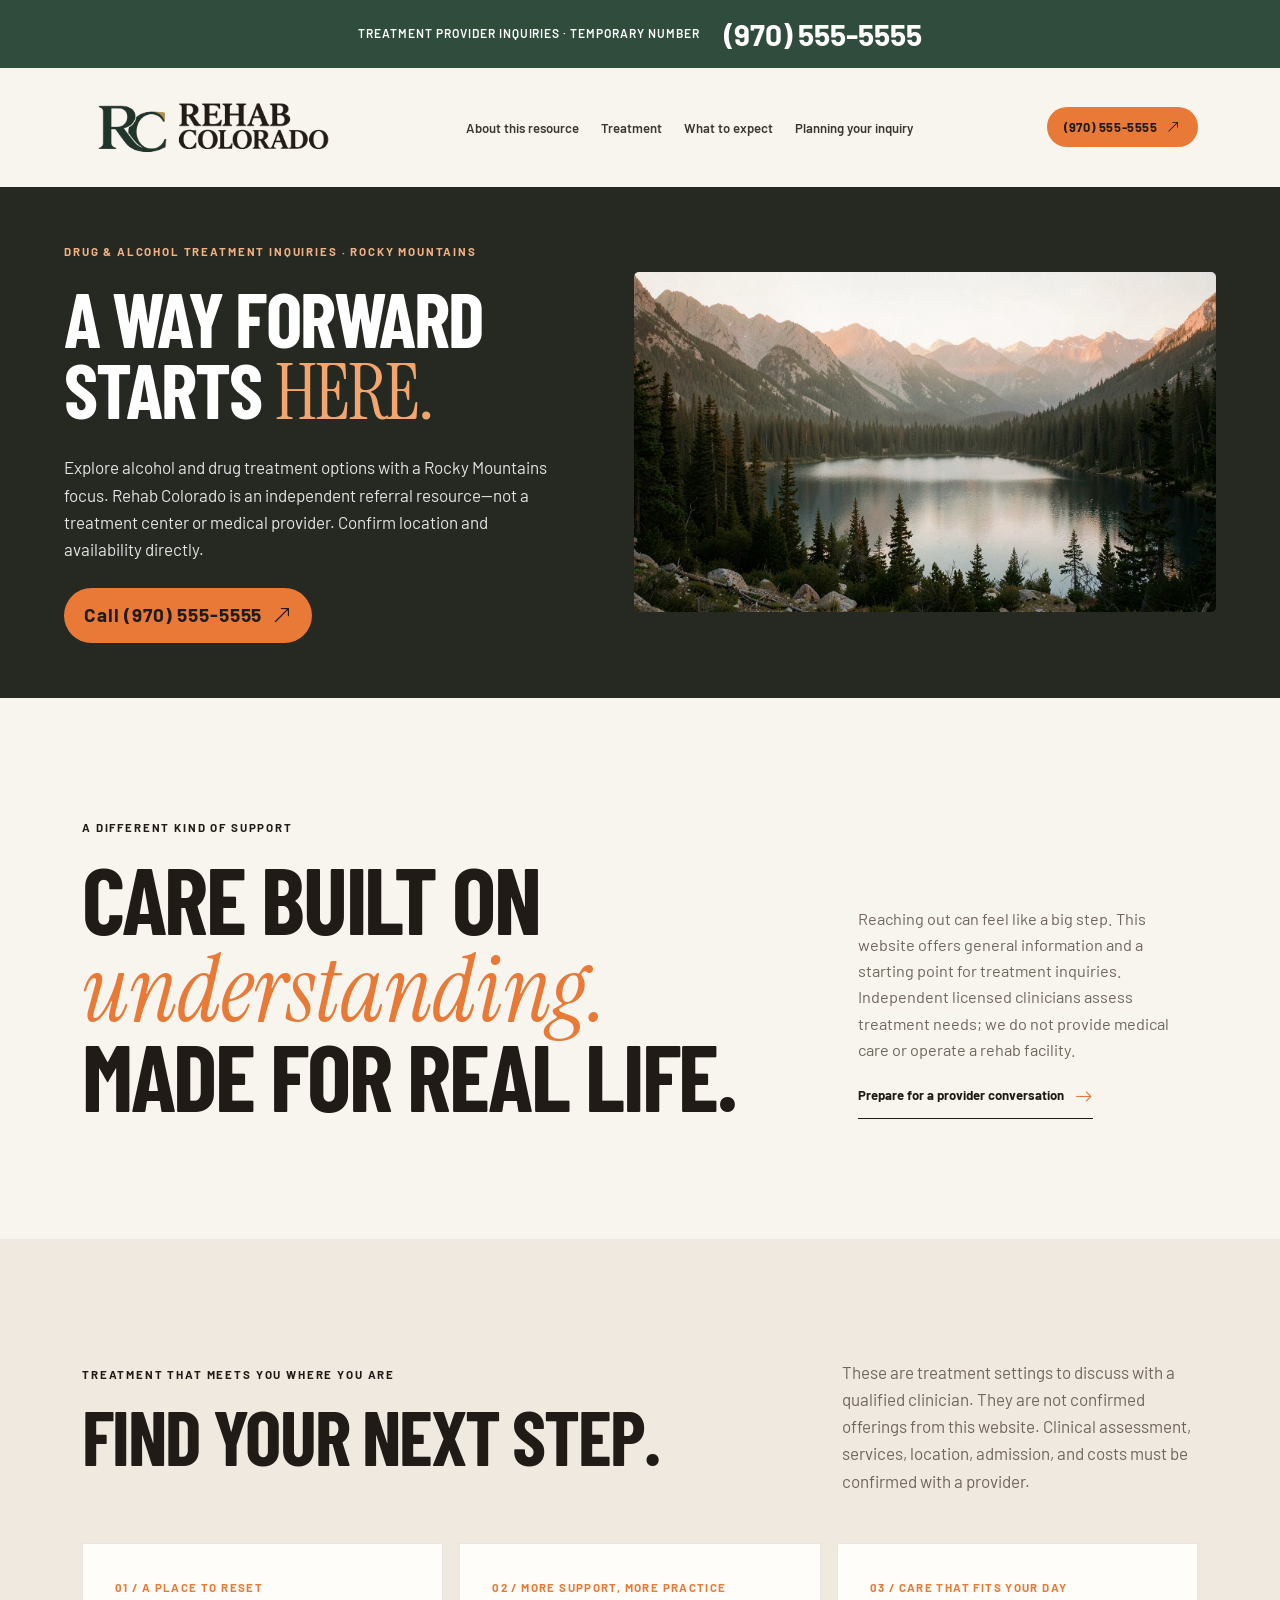
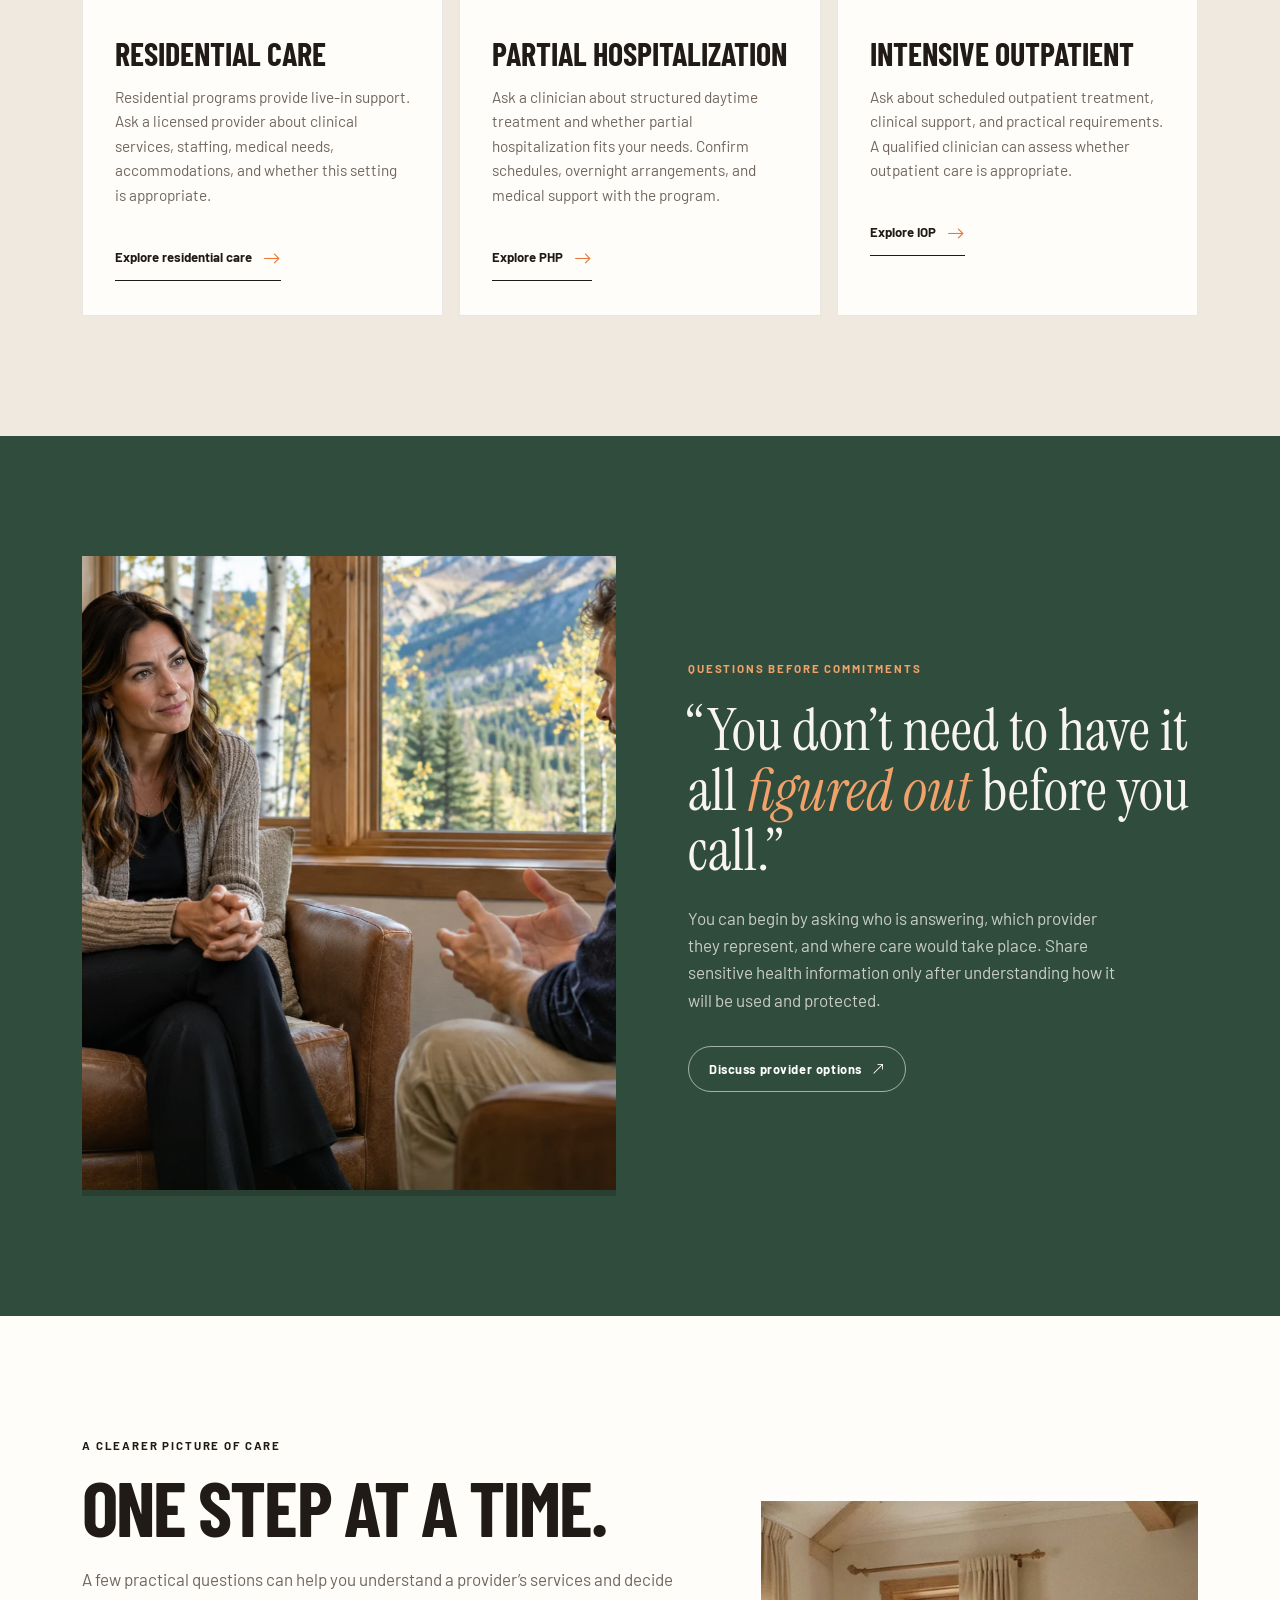
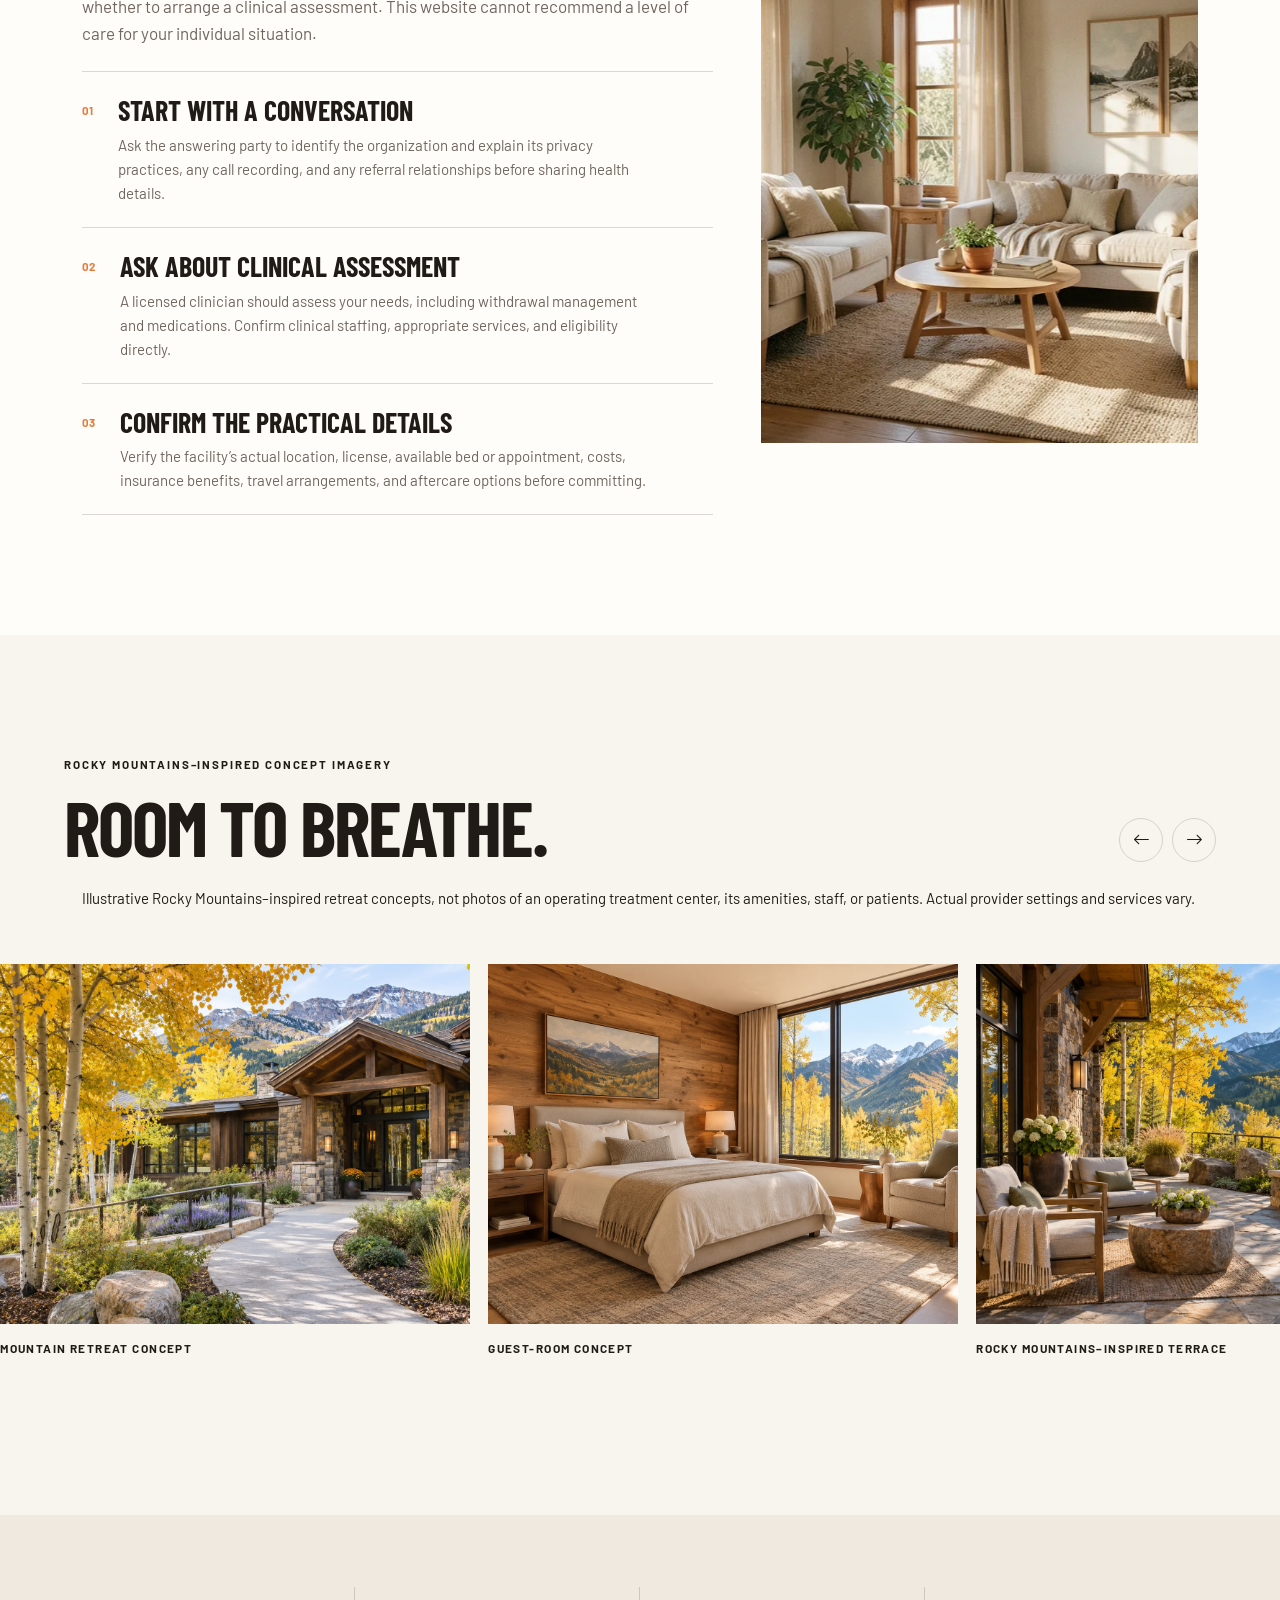
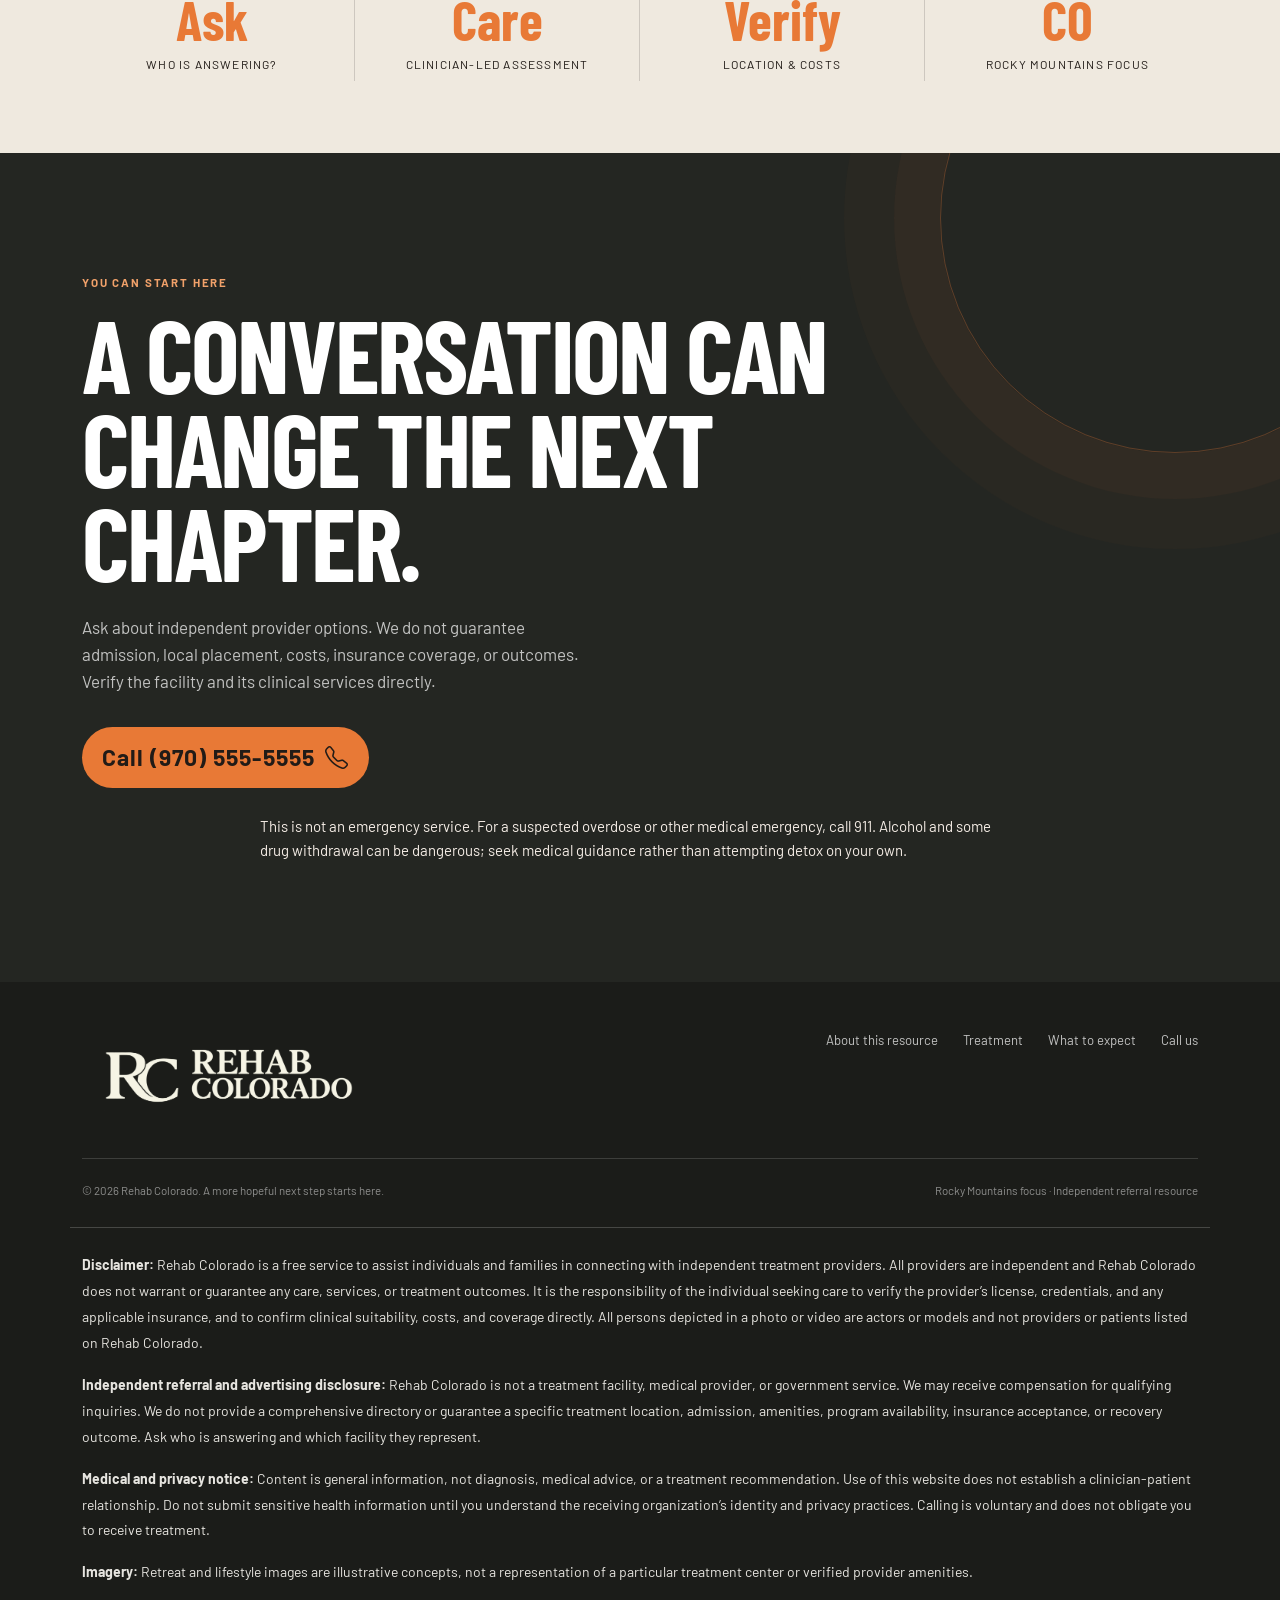
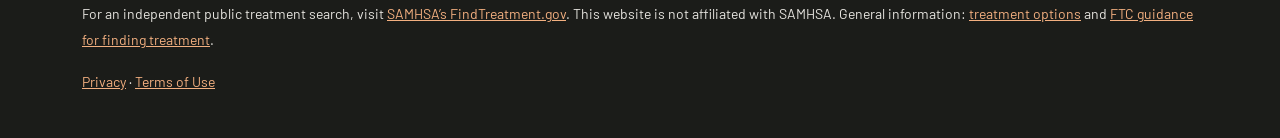
==== commit e8339cc9: "Add files via upload" ====
--- a/index.html
+++ b/index.html
@@ -12,13 +12,13 @@
   <link href="https://cdn.jsdelivr.net/npm/bootstrap@5.3.3/dist/css/bootstrap.min.css" rel="stylesheet">
   <link href="https://cdn.jsdelivr.net/npm/bootstrap-icons@1.11.3/font/bootstrap-icons.min.css" rel="stylesheet">
   
-<link rel="stylesheet" href="css/style.css?v=rocky-mountains-referral-2">
+<link rel="stylesheet" href="css/style.css?v=rc-logo-3">
 </head>
 <body><a class="call-top" href="tel:+19705555555"><span>TREATMENT PROVIDER INQUIRIES · TEMPORARY NUMBER</span><strong>(970) 555-5555</strong></a>
   <header>
     <nav class="navbar" aria-label="Main navigation">
       <div class="container nav-inner">
-        <a class="brand" href="#home" aria-label="Rehab Colorado home"><span class="brand-mark"><i class="bi bi-sun"></i></span><span>REHAB COLORADO</span></a>
+        <a class="brand logo-brand" href="index.html" aria-label="Rehab Colorado home" style="display:inline-flex;flex:0 0 auto;width:min(250px,43vw);max-width:100%;line-height:1"><img src="assets/rehab-colorado-logo.png" alt="Rehab Colorado" width="250" height="84" style="display:block;width:100%;max-width:250px;height:auto;max-height:85px;object-fit:contain"></a>
         <ul class="nav-links" id="navLinks">
           <li><a href="#approach">About this resource</a></li>
           <li><a href="#programs">Treatment</a></li>
@@ -188,7 +188,7 @@
   <footer>
     <div class="container">
       <div class="footer-top">
-        <a class="brand" href="#home"><span class="brand-mark"><i class="bi bi-sun"></i></span><span>REHAB COLORADO</span></a>
+        <a class="brand logo-brand" href="index.html" aria-label="Rehab Colorado home" style="display:inline-flex;flex:0 0 auto;width:min(250px,43vw);max-width:100%;line-height:1"><img src="assets/rehab-colorado-logo.png" alt="Rehab Colorado" width="250" height="84" style="display:block;width:100%;max-width:250px;height:auto;max-height:85px;object-fit:contain"></a>
         <div class="footer-links">
           <a href="#approach">About this resource</a><a href="#programs">Treatment</a><a href="#care">What to expect</a><a href="tel:+19705555555">Call us</a>
         </div>
--- a/css/style.css
+++ b/css/style.css
@@ -120,3 +120,9 @@
 /* Independent Aspen-focused referral presentation. */
 .call-top{display:flex;align-items:center;justify-content:center;gap:24px;background:#304c3d;color:white;padding:10px 18px;min-height:68px;text-align:center}.call-top span{font-size:12px;font-weight:600;letter-spacing:.08em}.call-top strong{font-size:30px;white-space:nowrap}.navbar,.navbar.scrolled{position:sticky;inset:0 0 auto;background:rgba(248,245,239,.98);color:var(--ink)}header{position:sticky;top:0;z-index:100}.hero-track{height:auto!important}.hero-sticky{height:auto!important;position:relative!important;display:grid;grid-template-columns:1fr 1.1fr;align-items:center;gap:40px;padding:55px max(5vw,24px);overflow:visible}.hero-photo{position:relative!important;inset:auto!important;grid-column:2;grid-row:1;width:100%;height:auto;object-fit:contain;transform:none!important;opacity:1!important;border-radius:5px}.hero-shade{display:none}.hero-content{position:relative!important;inset:auto!important;grid-column:1;grid-row:1;padding:0;max-width:100%}.hero-title{font-size:clamp(3.8rem,6vw,6.3rem)}.hero-bottom{display:block}.hero-bottom .pill-btn{margin-top:25px;font-size:19px}.hero-copy{font-size:17px}.medical-note{font-size:15px;color:#f4ece5;margin:26px auto 0;max-width:760px}.photo-disclosure{font-size:15px;line-height:1.7;padding-bottom:25px}.referral-disclaimers{border-top:1px solid #ffffff30;margin-top:28px;padding-top:24px;color:#e6e4df;font-size:14px;line-height:1.85}.referral-disclaimers a{text-decoration:underline;color:#f3b080}.mobile-call{display:none}.reveal{opacity:1;transform:none}.policy{max-width:900px;padding:65px 24px 85px;margin:auto}.policy h1{font-size:3rem}.policy h2{font-size:1.6rem;margin-top:30px}.cta-section .pill-btn{font-size:23px}.nav-cta{white-space:nowrap}section[id]{scroll-margin-top:120px}
 @media(max-width:767px){.call-top{flex-direction:column;gap:0}.call-top span{font-size:10px}.call-top strong{font-size:28px}.hero-sticky{display:flex;flex-direction:column;padding:25px 22px 55px;gap:30px}.hero-photo{order:0}.hero-content{order:1;width:100%}.hero-title{font-size:clamp(3.6rem,14vw,5.5rem)}.hero-content .eyebrow{font-size:11px}.mobile-call{display:block;position:fixed;inset:auto 0 0;z-index:1100;background:#e87936;color:#211b17;text-align:center;font-size:22px;font-weight:700;padding:13px 8px calc(13px + env(safe-area-inset-bottom))}body{padding-bottom:65px}.navbar .nav-cta{font-size:11px;padding:10px}.navbar .brand{font-size:17px}.nav-inner{gap:8px}.stat-number{font-size:2.4rem}}
+
+/* Approved RC identity with explicit size limits. */
+.logo-brand img{display:block;max-width:100%;height:auto}.navbar .logo-brand{width:250px!important;max-width:43vw!important}.navbar .nav-inner{gap:18px}.navbar .nav-links{gap:22px}.navbar .nav-cta{white-space:nowrap;flex-shrink:0}footer .logo-brand{width:280px!important;max-width:100%!important}footer .logo-brand img{width:100%!important;max-width:280px!important;max-height:90px!important;filter:brightness(0) saturate(100%) invert(96%) sepia(9%) saturate(370%) hue-rotate(340deg) brightness(103%) contrast(94%)}.policy>.logo-brand{margin-bottom:30px}
+@media(max-width:991px){.navbar .logo-brand{width:220px!important}.navbar .nav-links{gap:15px}}
+@media(max-width:767px){.navbar .logo-brand{width:180px!important;max-width:42vw!important}.navbar .nav-inner{gap:9px}.navbar .logo-brand img{max-height:64px!important}.navbar .nav-cta{font-size:11px;letter-spacing:0;padding:10px 8px}.navbar .nav-cta i{display:none}.navbar .menu-toggle{flex-shrink:0;width:34px;height:34px}footer .logo-brand{width:250px!important}}
+@media(max-width:359px){.navbar .logo-brand{width:150px!important}.navbar .nav-cta{font-size:10px;padding:9px 6px}}
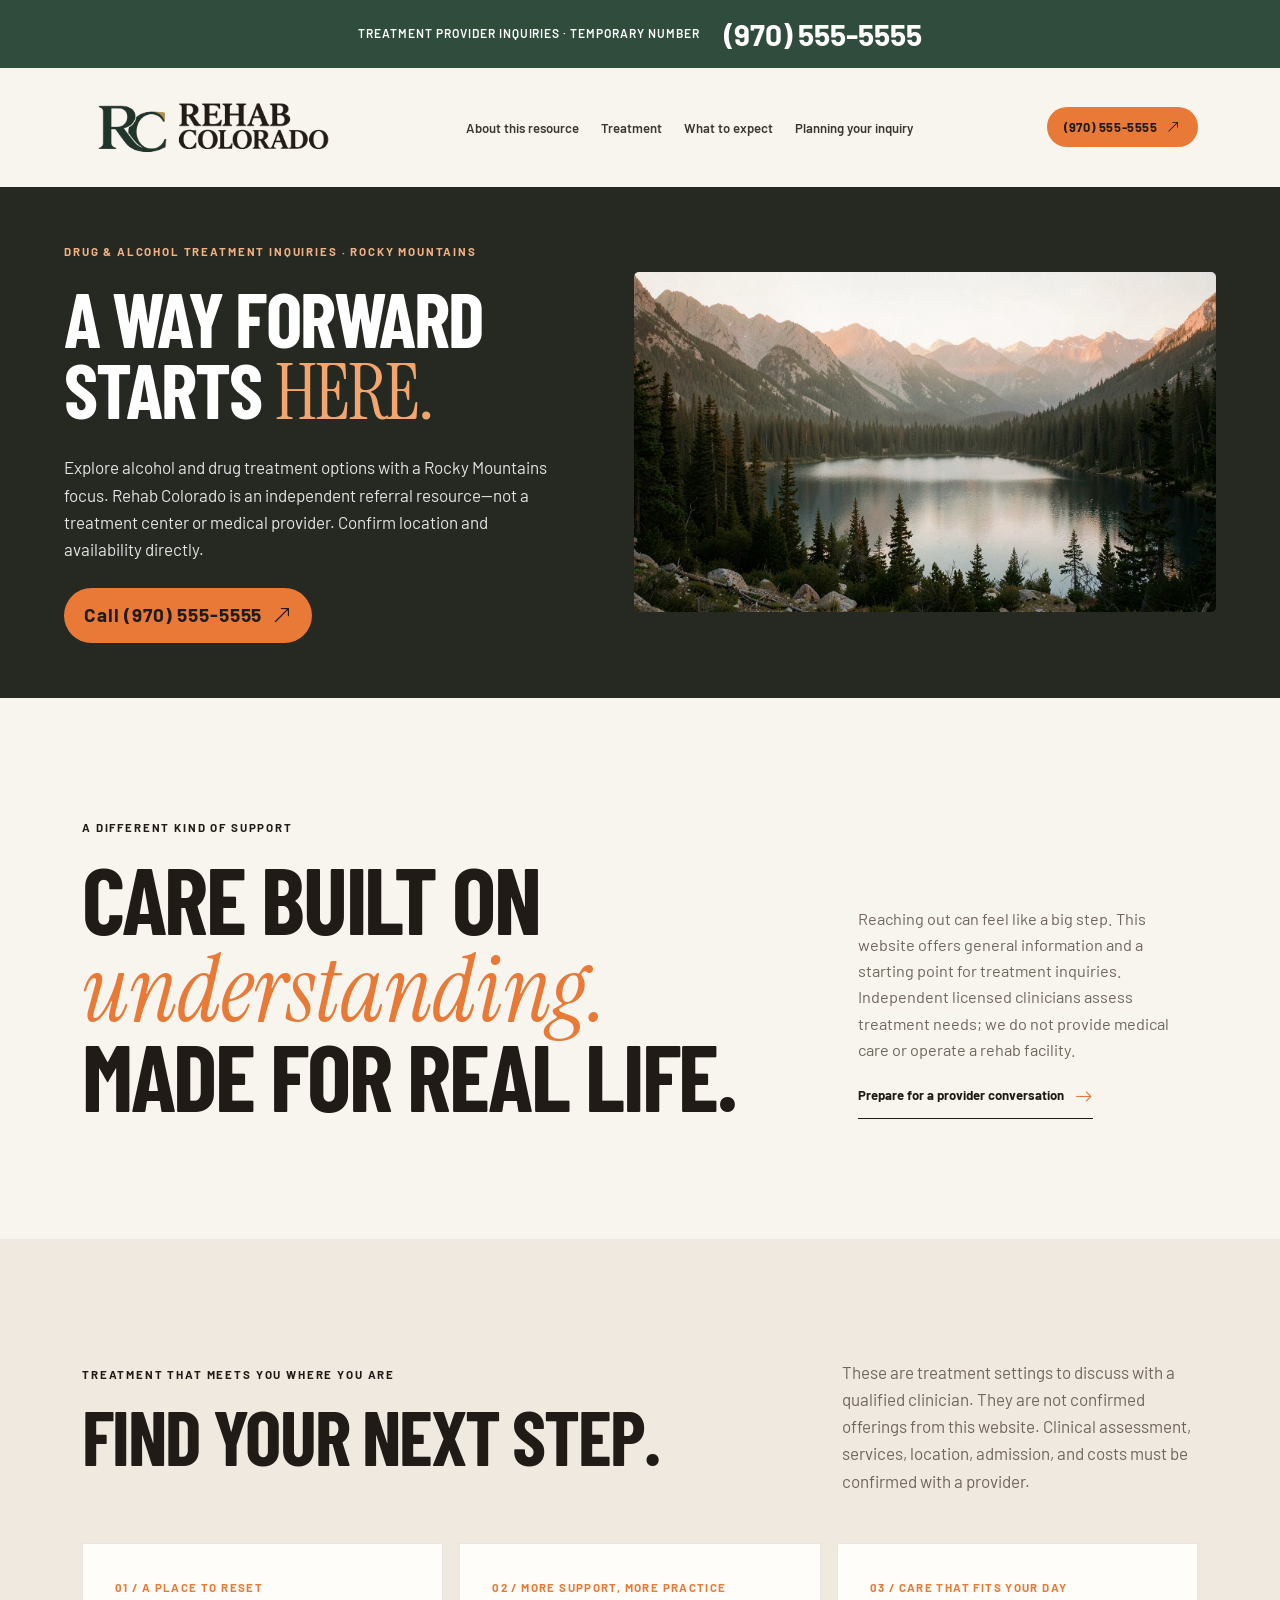
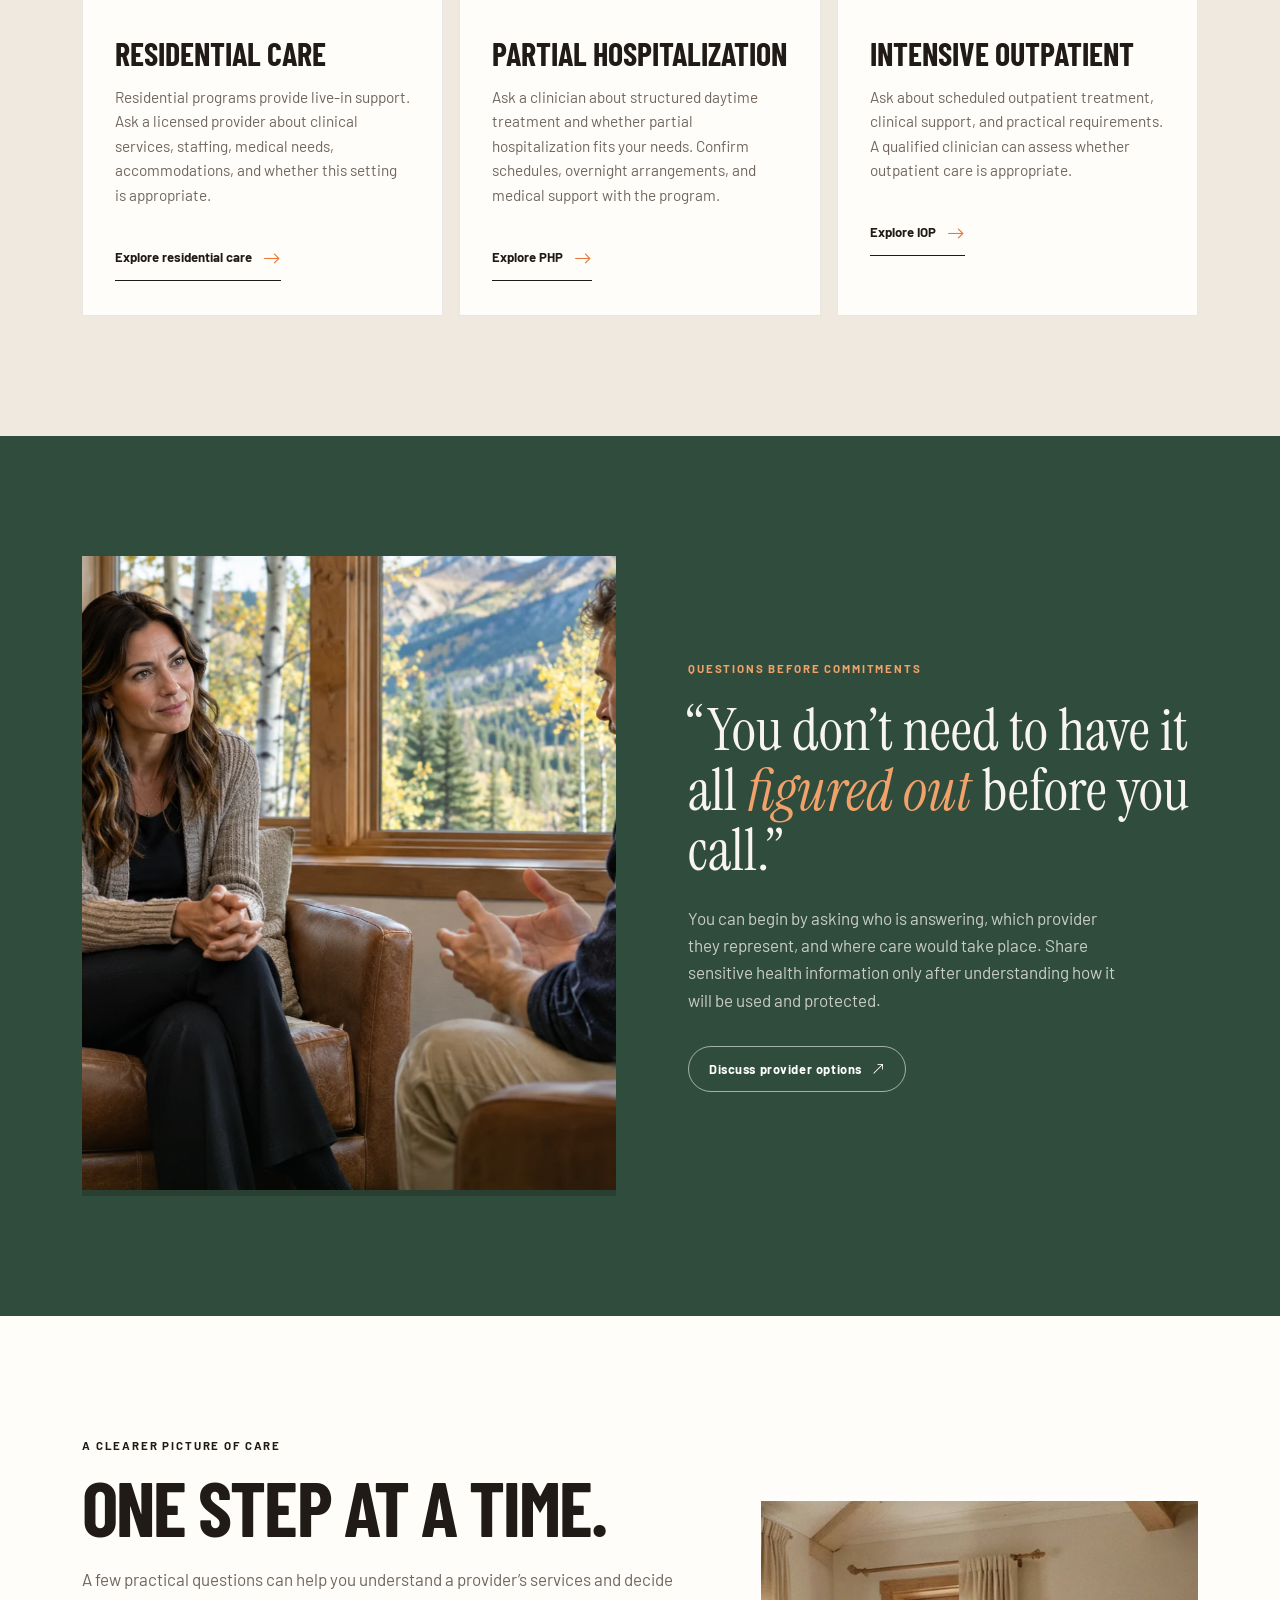
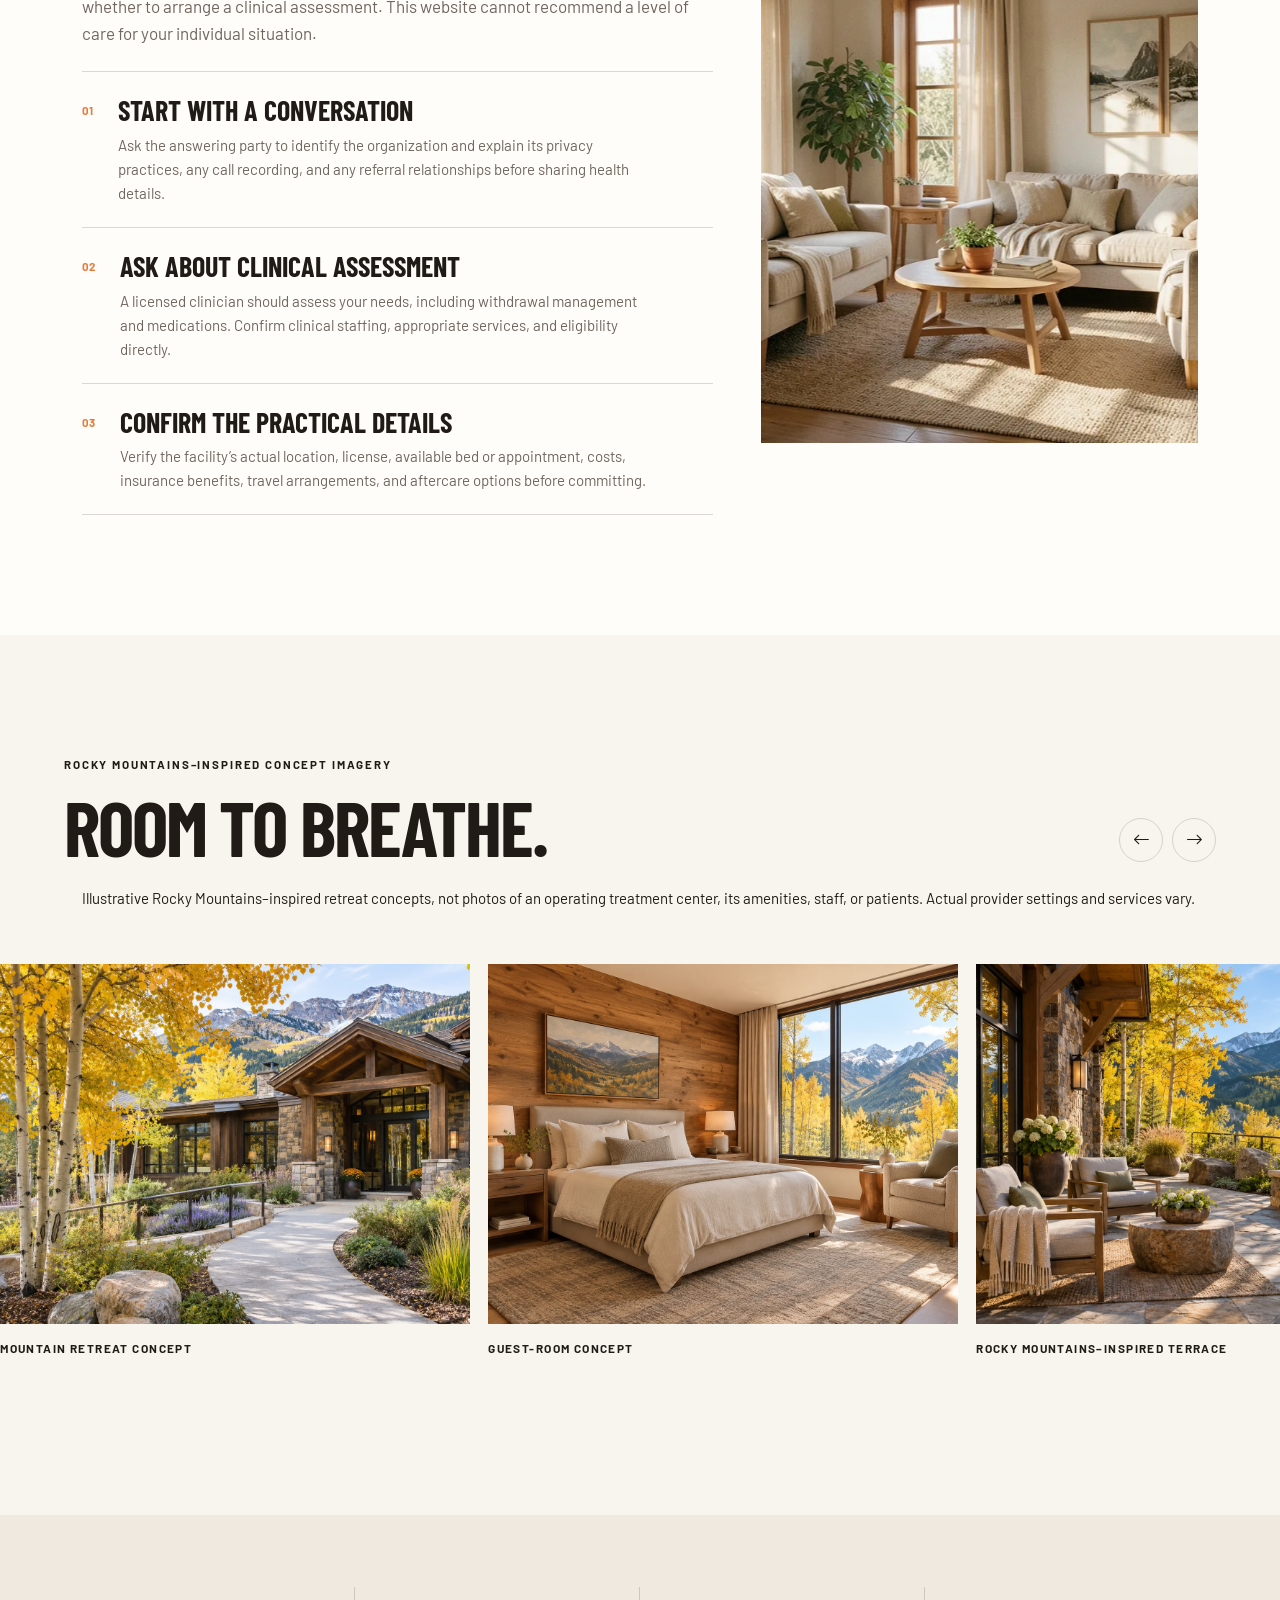
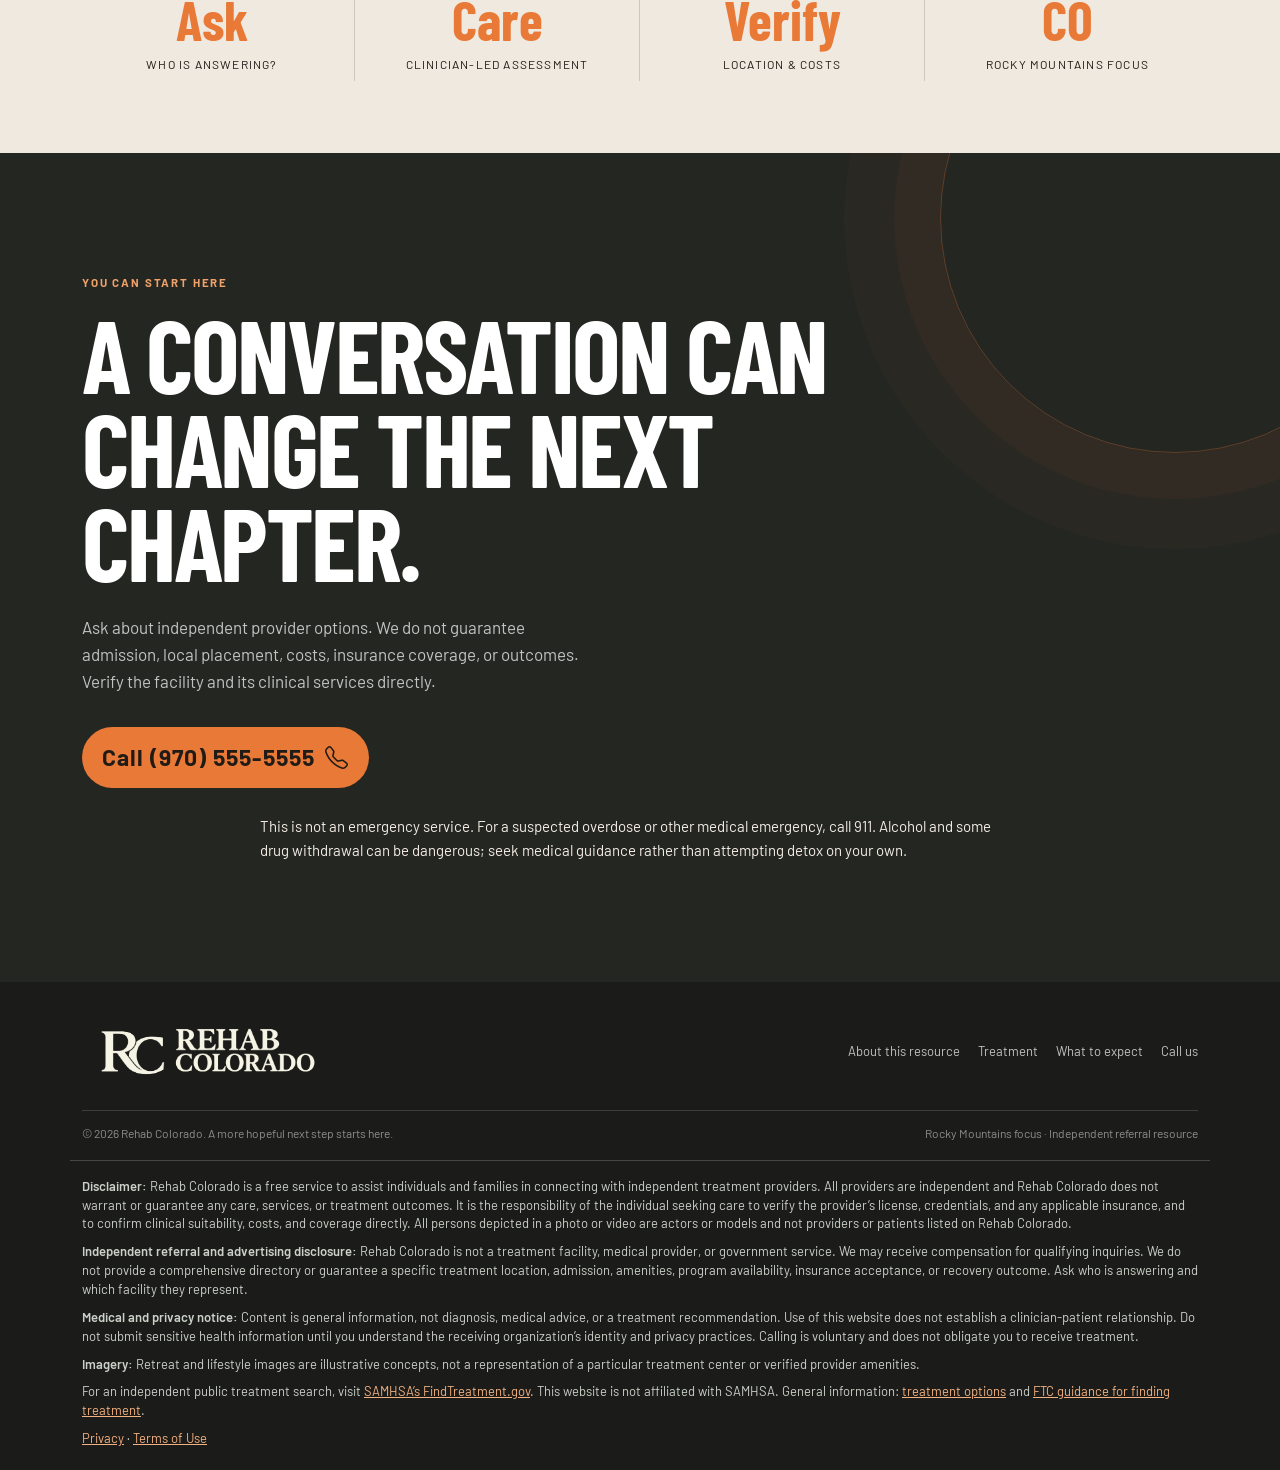
==== commit 0e3459c0: "Add files via upload" ====
--- a/index.html
+++ b/index.html
@@ -12,7 +12,7 @@
   <link href="https://cdn.jsdelivr.net/npm/bootstrap@5.3.3/dist/css/bootstrap.min.css" rel="stylesheet">
   <link href="https://cdn.jsdelivr.net/npm/bootstrap-icons@1.11.3/font/bootstrap-icons.min.css" rel="stylesheet">
   
-<link rel="stylesheet" href="css/style.css?v=rc-logo-3">
+<link rel="stylesheet" href="css/style.css?v=compact-footer-4">
 </head>
 <body><a class="call-top" href="tel:+19705555555"><span>TREATMENT PROVIDER INQUIRIES · TEMPORARY NUMBER</span><strong>(970) 555-5555</strong></a>
   <header>
--- a/css/style.css
+++ b/css/style.css
@@ -126,3 +126,7 @@
 @media(max-width:991px){.navbar .logo-brand{width:220px!important}.navbar .nav-links{gap:15px}}
 @media(max-width:767px){.navbar .logo-brand{width:180px!important;max-width:42vw!important}.navbar .nav-inner{gap:9px}.navbar .logo-brand img{max-height:64px!important}.navbar .nav-cta{font-size:11px;letter-spacing:0;padding:10px 8px}.navbar .nav-cta i{display:none}.navbar .menu-toggle{flex-shrink:0;width:34px;height:34px}footer .logo-brand{width:250px!important}}
 @media(max-width:359px){.navbar .logo-brand{width:150px!important}.navbar .nav-cta{font-size:10px;padding:9px 6px}}
+
+/* Compact, readable footer disclosures. */
+footer{padding:30px 0 22px}.footer-top{padding-bottom:20px;gap:24px;align-items:center}.footer-bottom{padding-top:14px;gap:12px;font-size:12px;line-height:1.4}.footer-links{gap:18px;font-size:13px}.referral-disclaimers{margin-top:18px;padding-top:16px;font-size:13px;line-height:1.45;color:#cbd0c8}.referral-disclaimers p{font-size:13px;line-height:1.45;margin:0 0 9px;letter-spacing:normal}.referral-disclaimers p:last-child{margin-bottom:0}.referral-disclaimers strong{font-size:inherit;font-weight:600}.referral-disclaimers a{font-size:inherit;line-height:inherit}footer .logo-brand{width:240px!important}footer .logo-brand img{max-width:240px!important;max-height:78px!important}
+@media(max-width:767px){.footer-top{gap:18px;padding-bottom:18px}.footer-bottom{gap:6px}.referral-disclaimers,.referral-disclaimers p{font-size:13px;line-height:1.45}.footer-links{gap:12px 18px}}
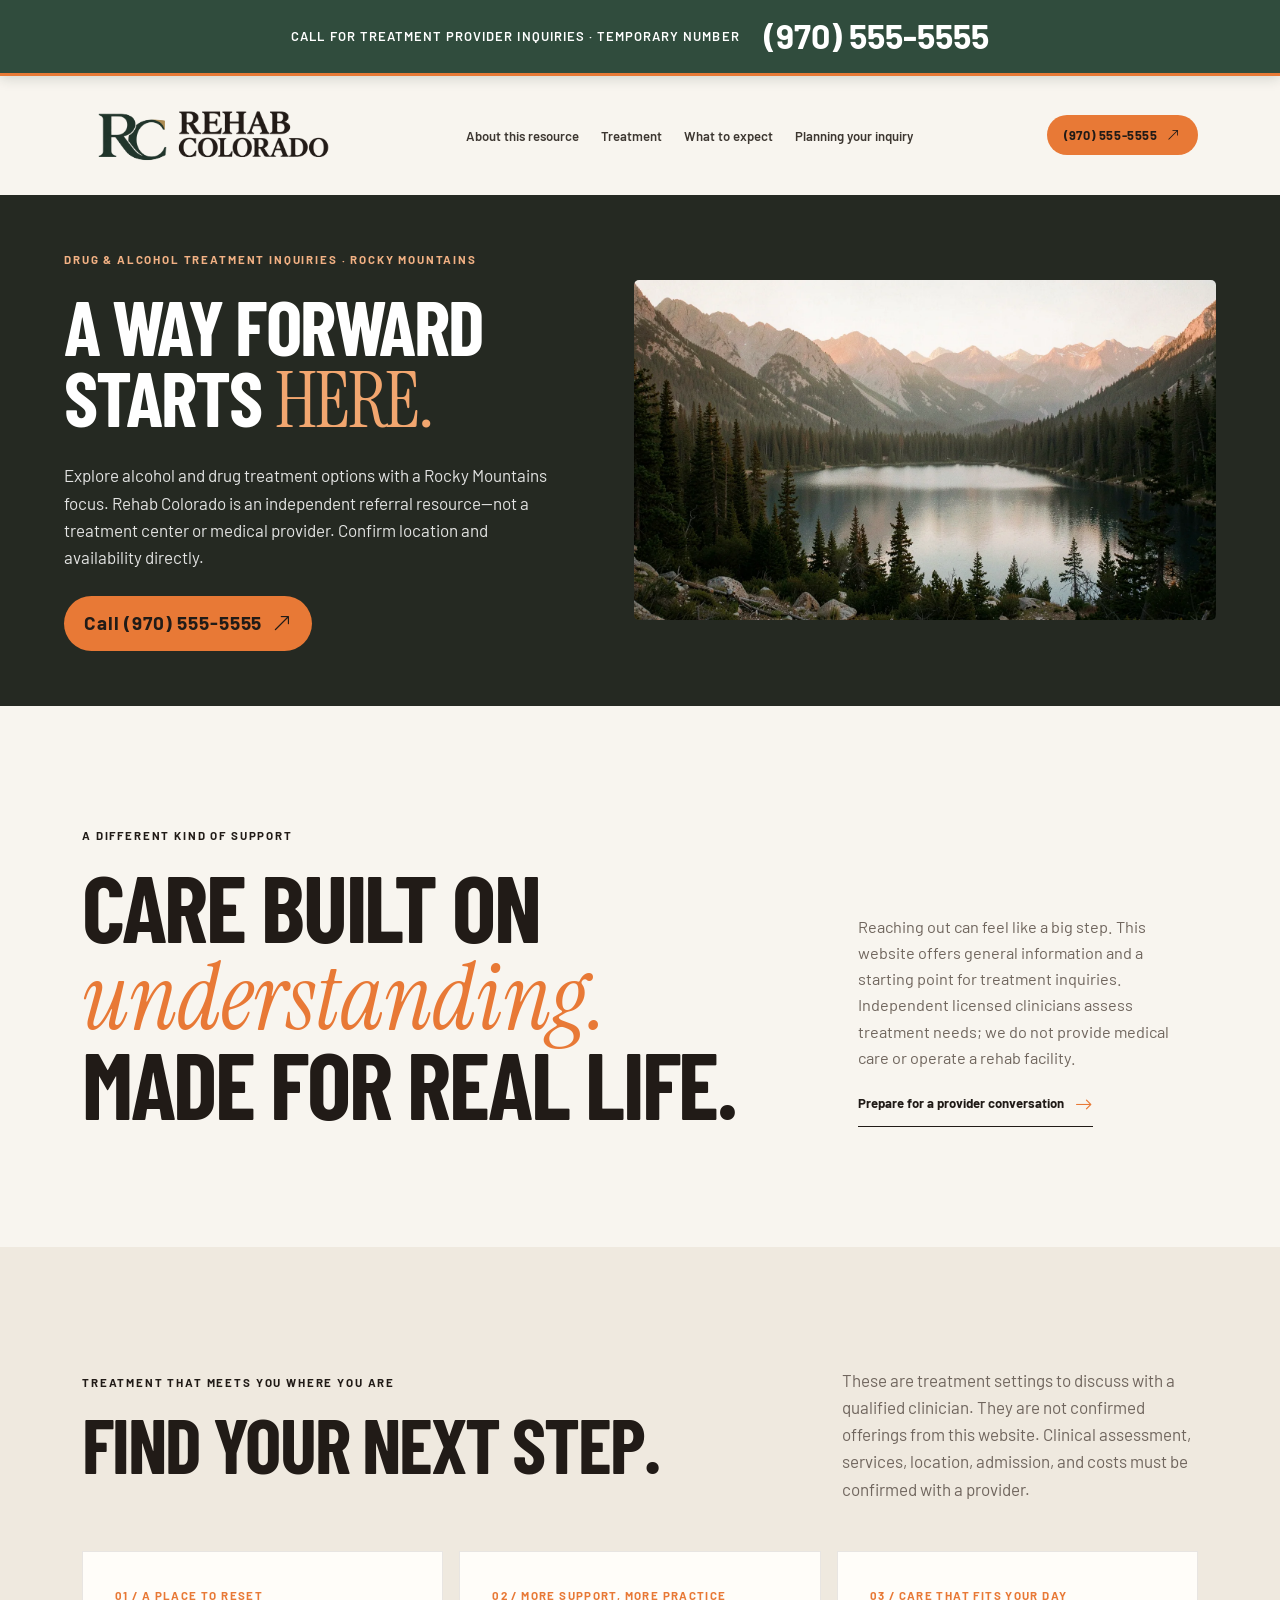
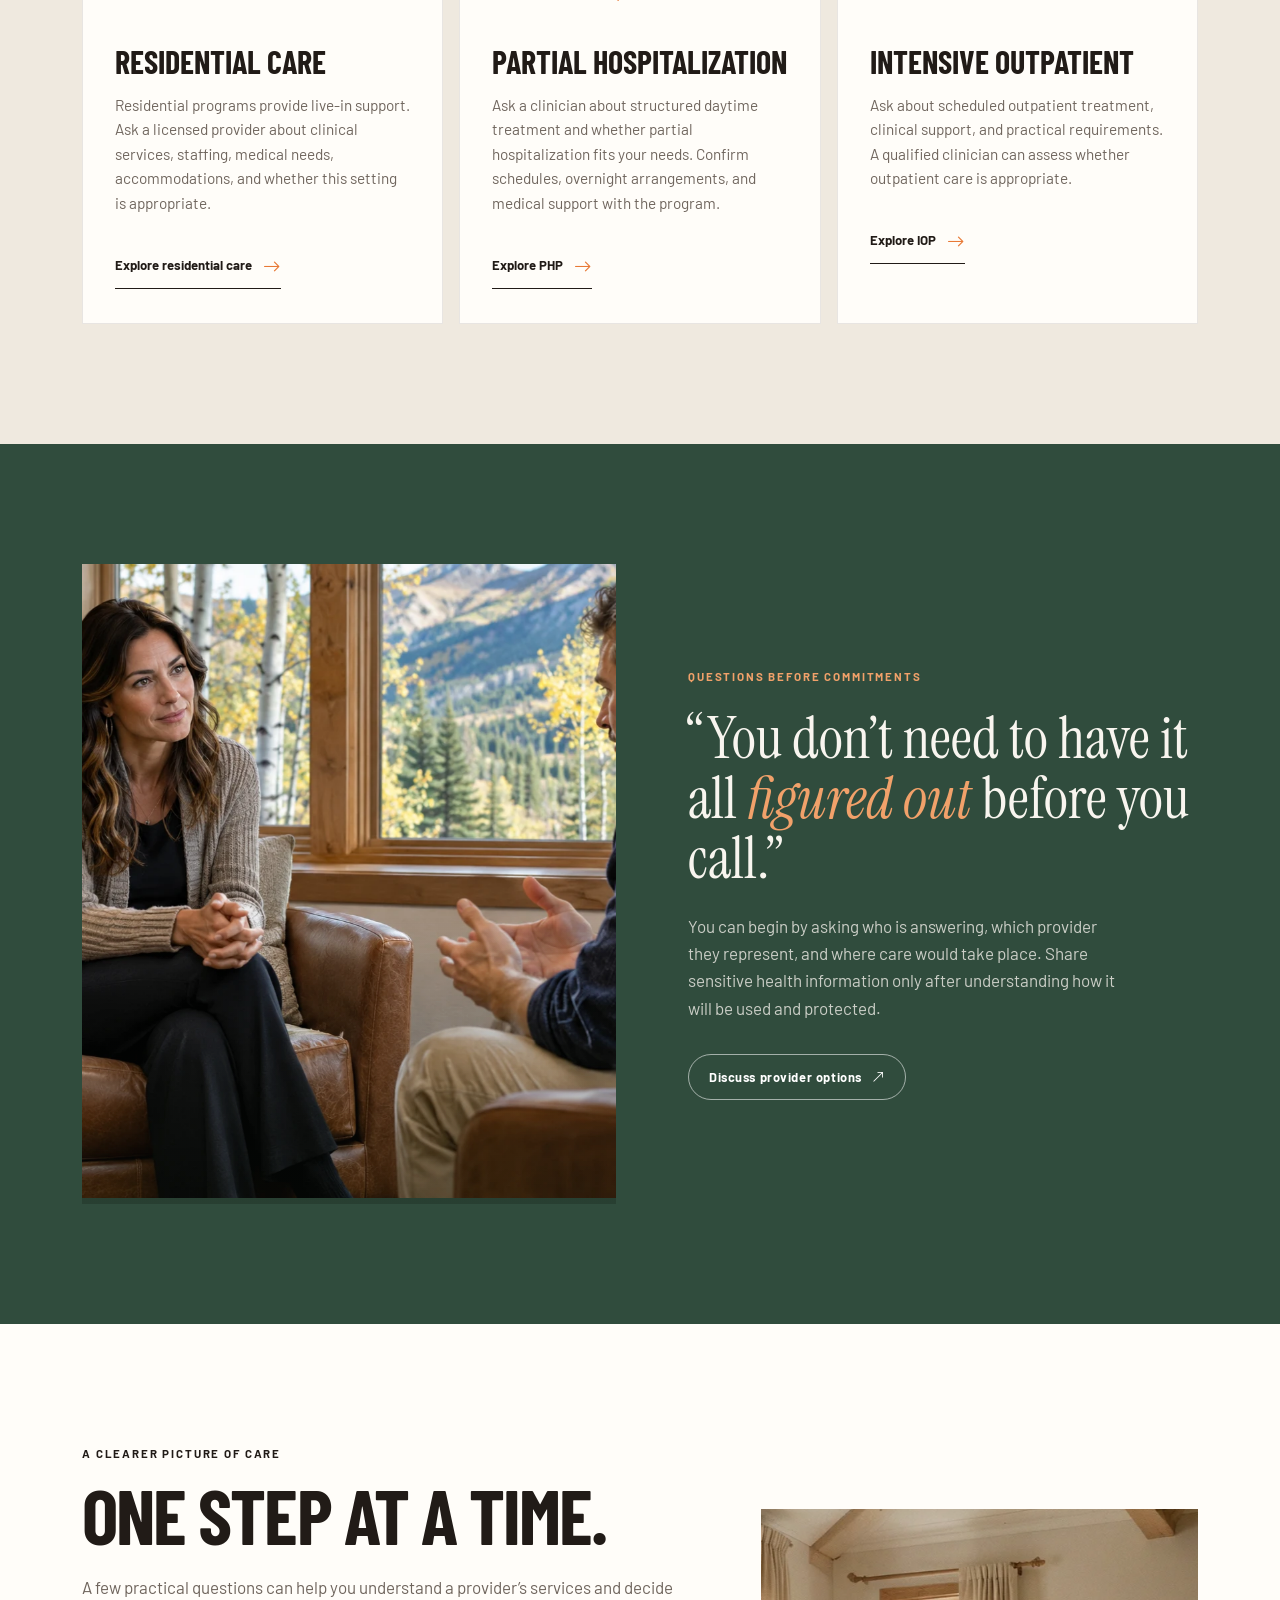
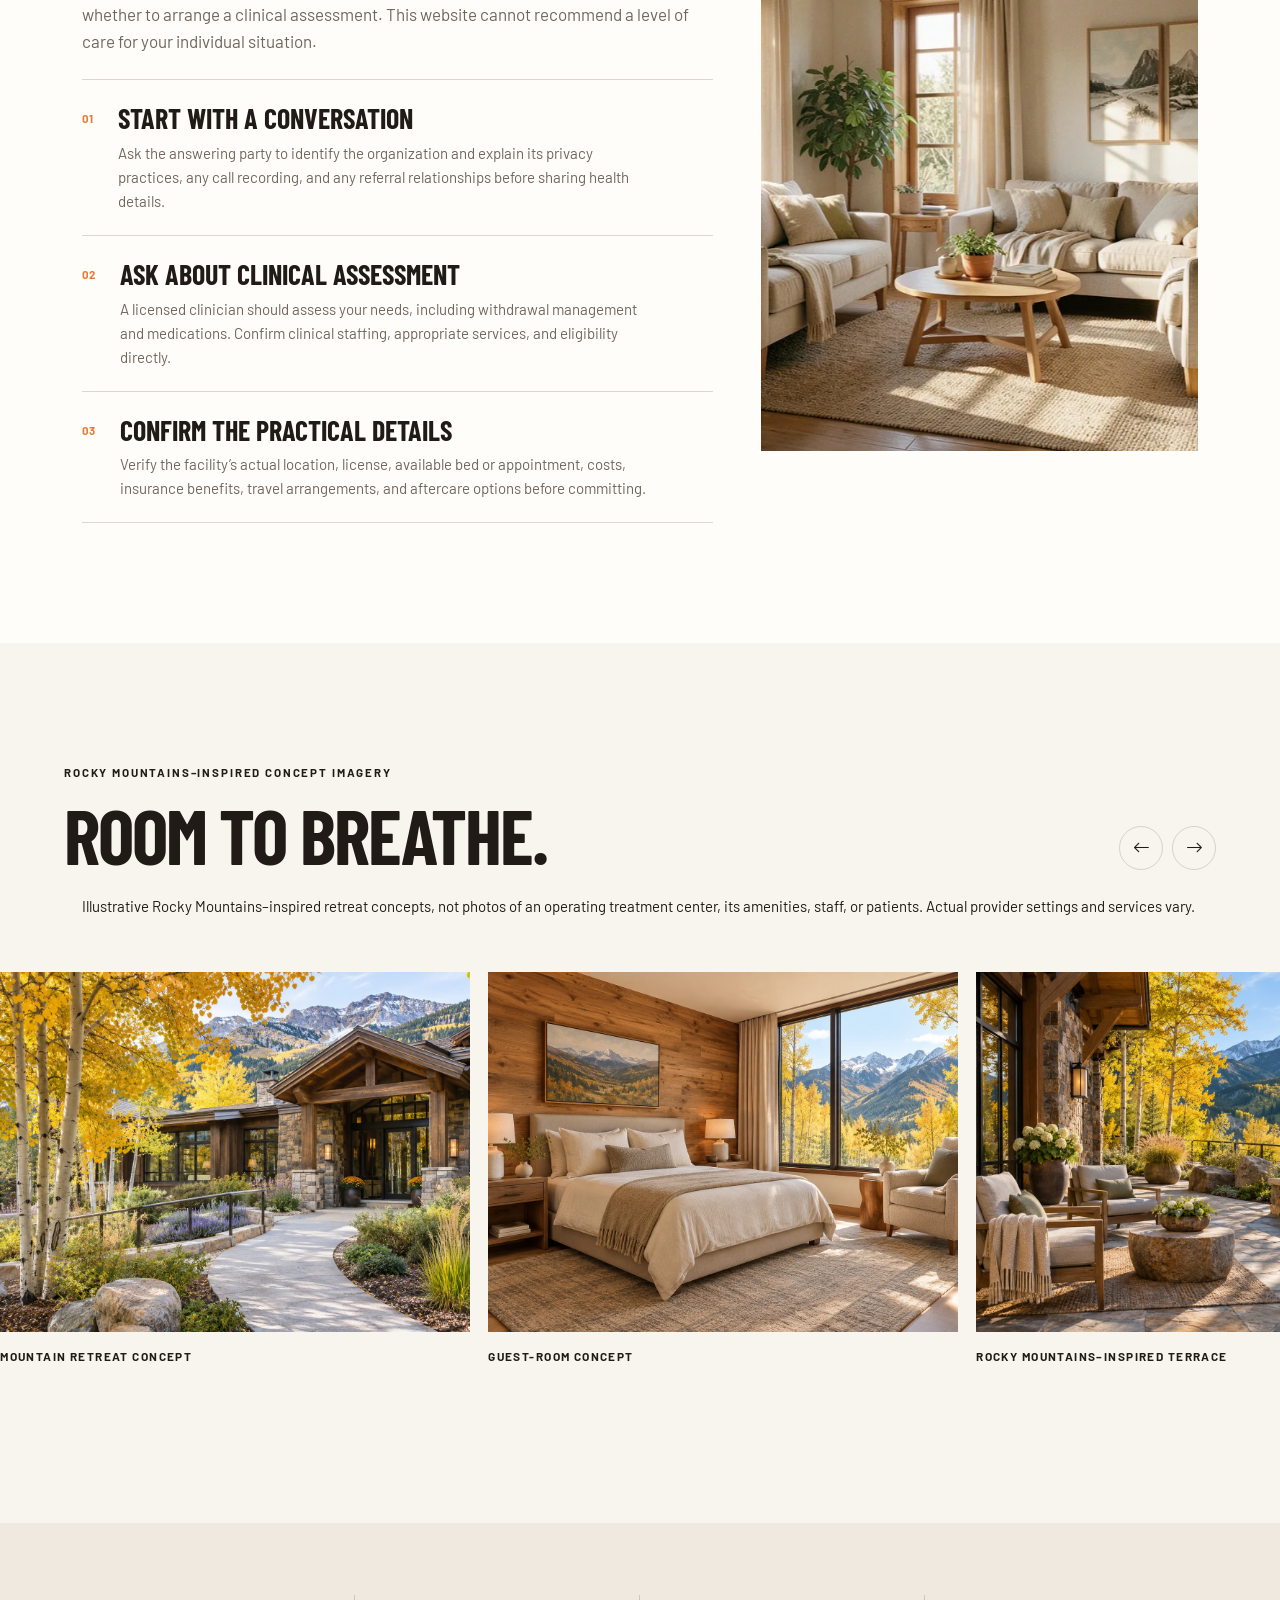
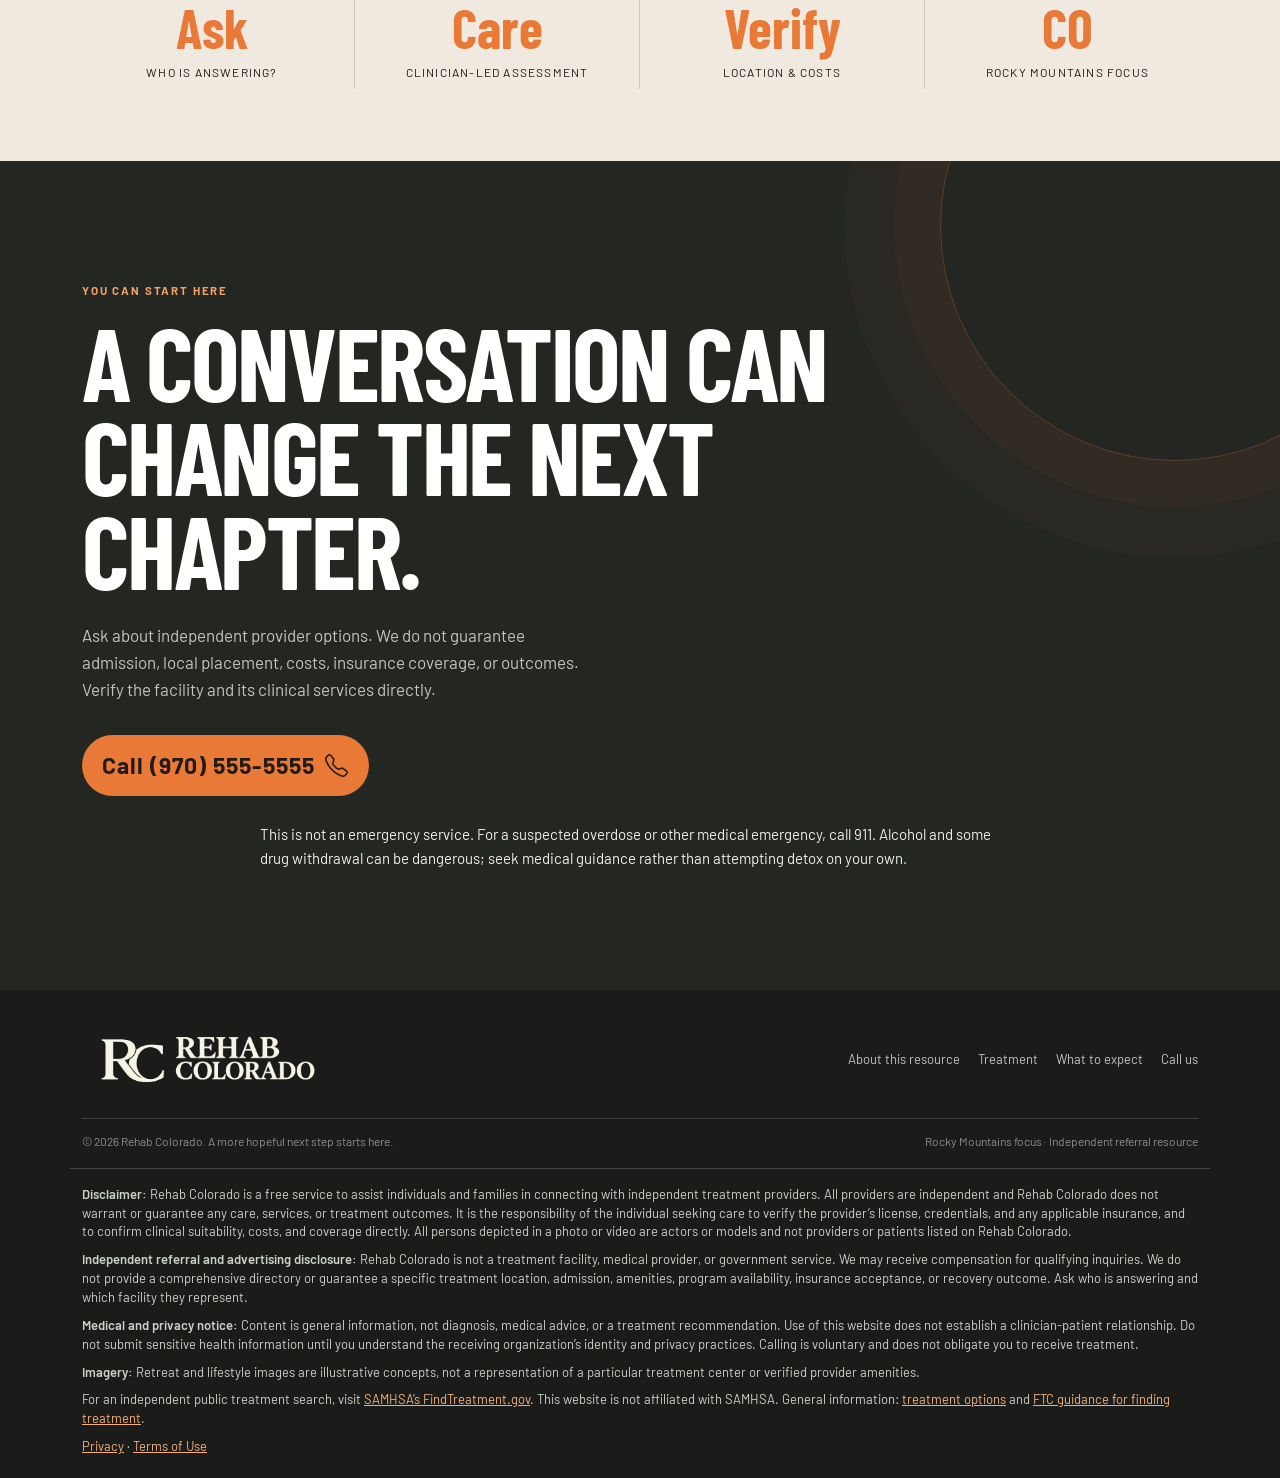
==== commit ba322b90: "Add files via upload" ====
--- a/index.html
+++ b/index.html
@@ -13,8 +13,8 @@
   <link href="https://cdn.jsdelivr.net/npm/bootstrap-icons@1.11.3/font/bootstrap-icons.min.css" rel="stylesheet">
   
 <link rel="stylesheet" href="css/style.css?v=compact-footer-4">
-</head>
-<body><a class="call-top" href="tel:+19705555555"><span>TREATMENT PROVIDER INQUIRIES · TEMPORARY NUMBER</span><strong>(970) 555-5555</strong></a>
+<style>:root{--call-banner-height:76px}body{padding-top:var(--call-banner-height)!important}.call-top{position:fixed!important;top:0;left:0;right:0;z-index:2000;height:var(--call-banner-height);min-height:var(--call-banner-height);display:flex!important;align-items:center;justify-content:center;gap:24px;background:#304c3d!important;color:#fff!important;border-bottom:3px solid #e87936;box-shadow:0 3px 12px #142b2426;text-decoration:none;padding:8px 18px!important}.call-top span{font-size:13px!important;line-height:1.35}.call-top strong{font-size:34px!important;line-height:1.2;white-space:nowrap}.call-top:hover{background:#243e30!important}.call-top:focus-visible{outline:3px solid #ffcb91;outline-offset:-5px}header{position:sticky!important;top:var(--call-banner-height)!important;z-index:1000}.navbar,.navbar.scrolled{position:relative!important;top:auto!important}section[id]{scroll-margin-top:210px!important}@media(max-width:767px){:root{--call-banner-height:86px}.call-top{flex-direction:column;gap:3px!important}.call-top span{font-size:10px!important}.call-top strong{font-size:30px!important}section[id]{scroll-margin-top:195px!important}}</style></head>
+<body><a class="call-top" href="tel:+19705555555"><span>CALL FOR TREATMENT PROVIDER INQUIRIES · TEMPORARY NUMBER</span><strong>(970) 555-5555</strong></a>
   <header>
     <nav class="navbar" aria-label="Main navigation">
       <div class="container nav-inner">
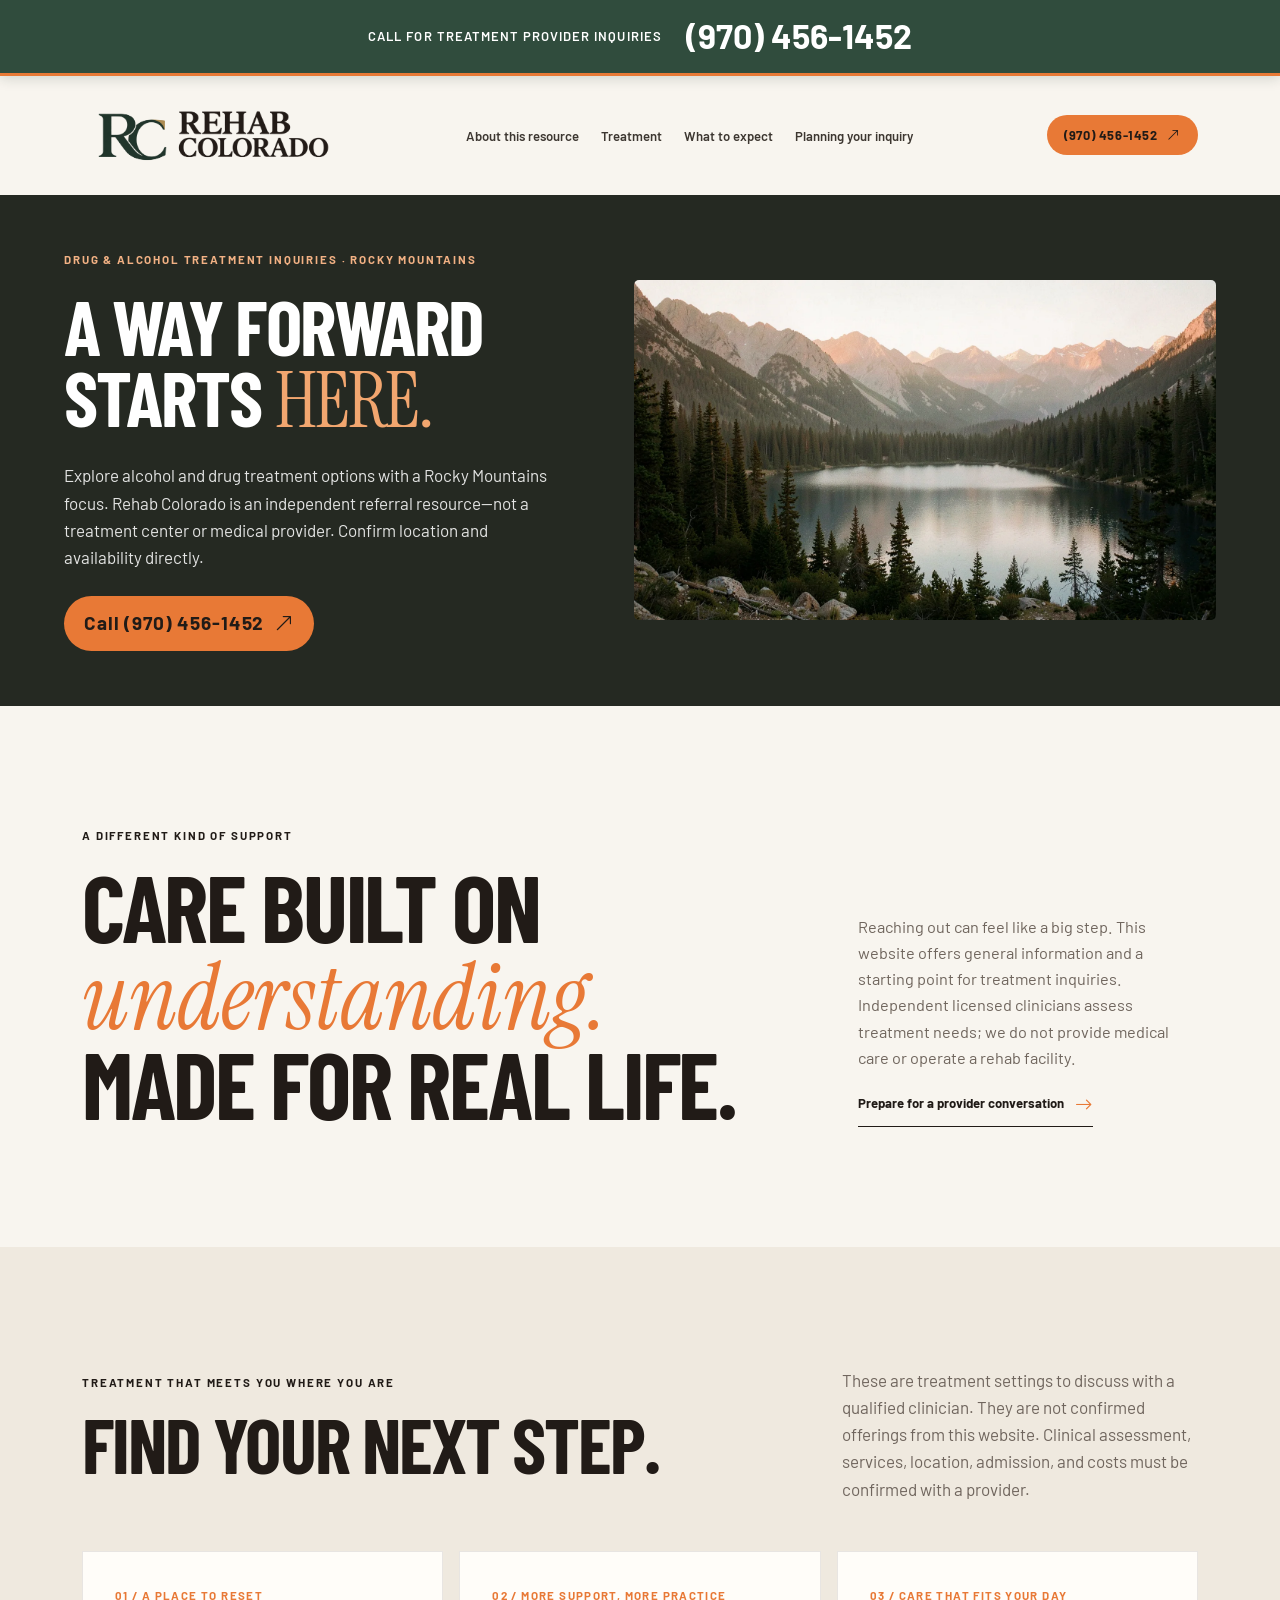
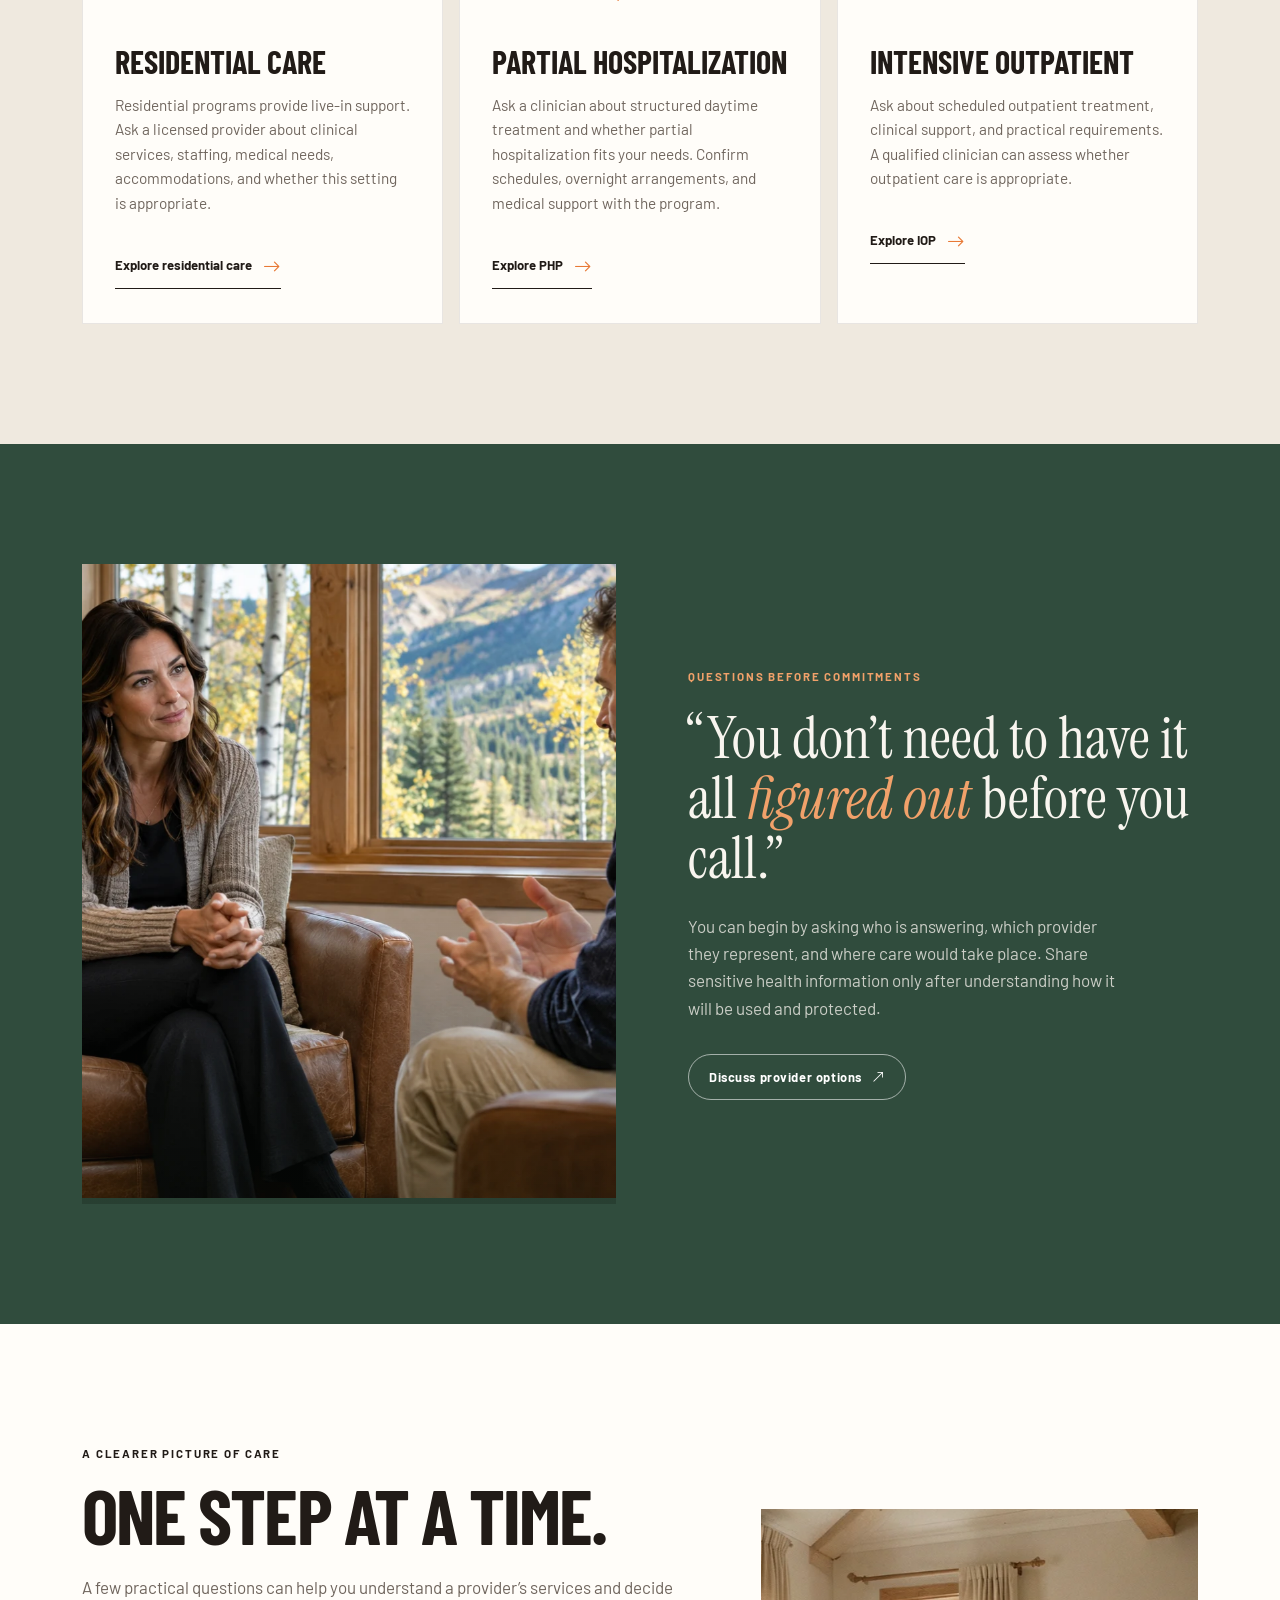
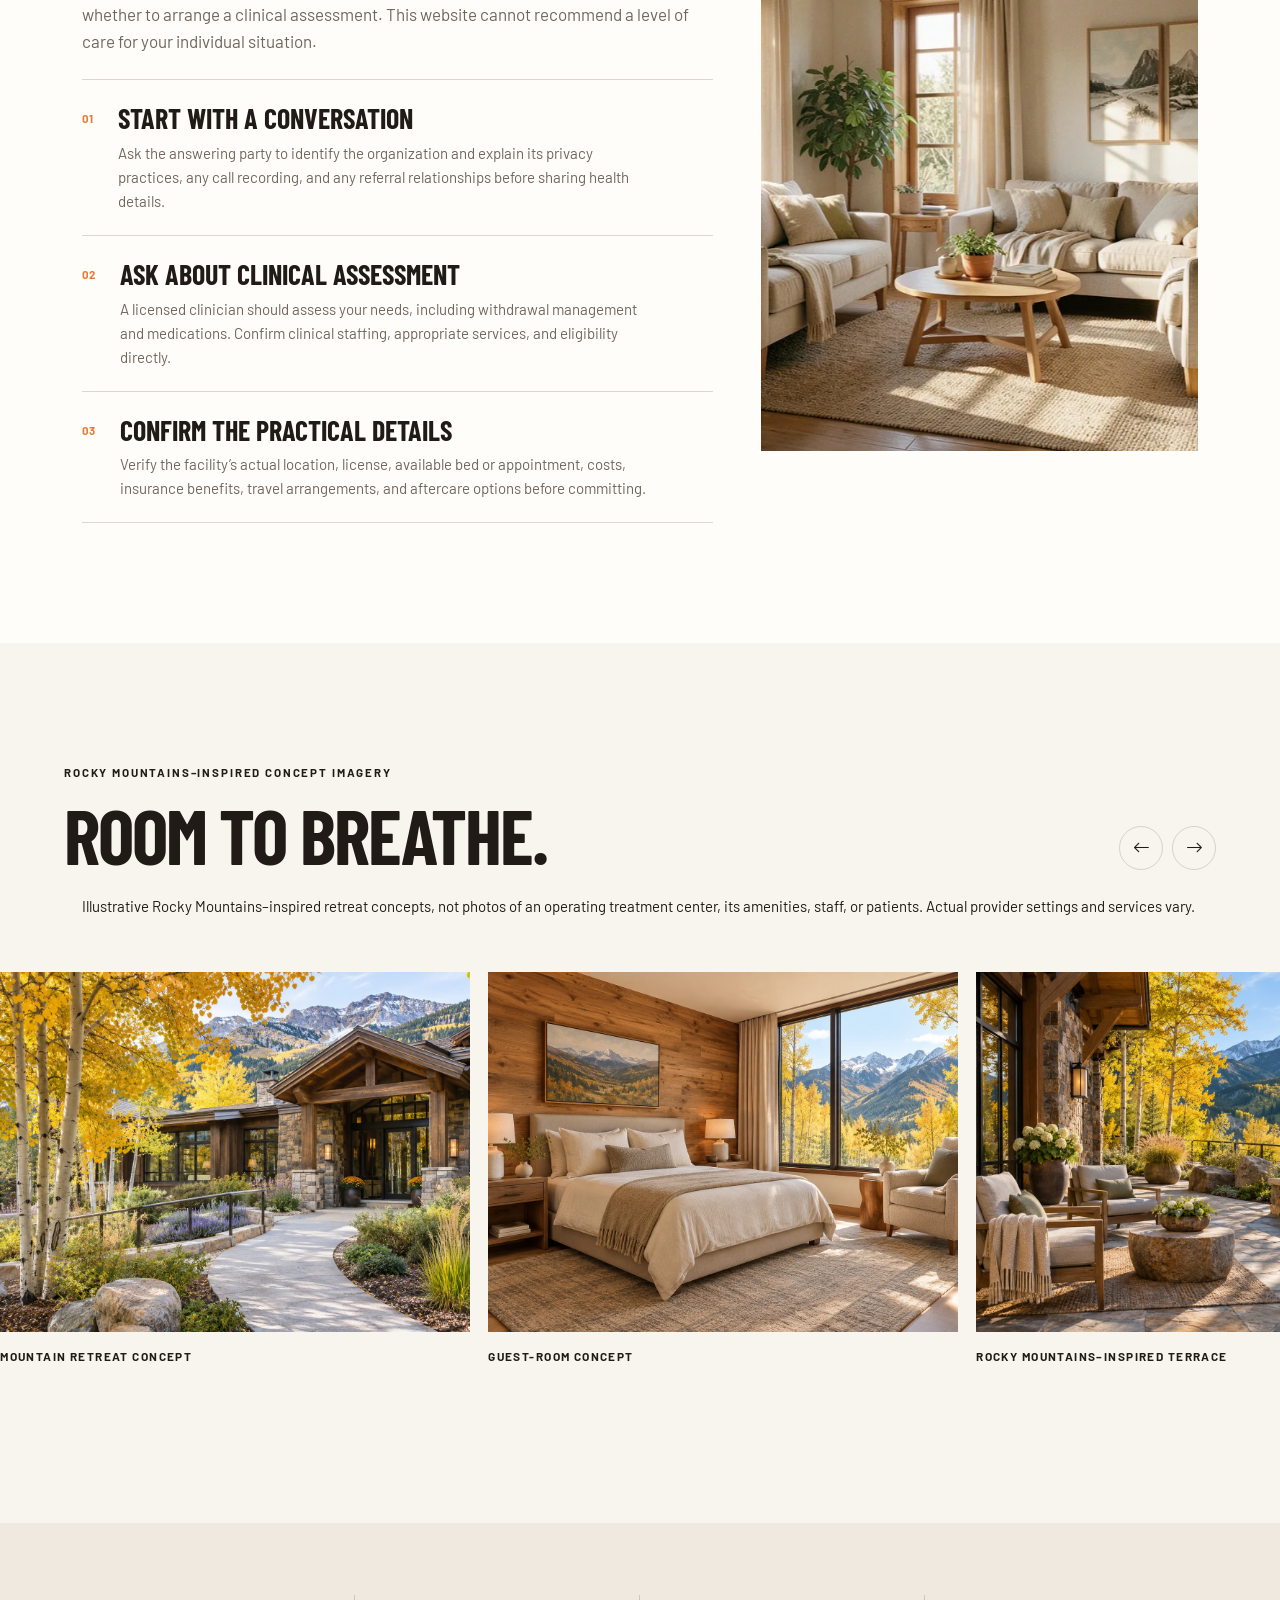
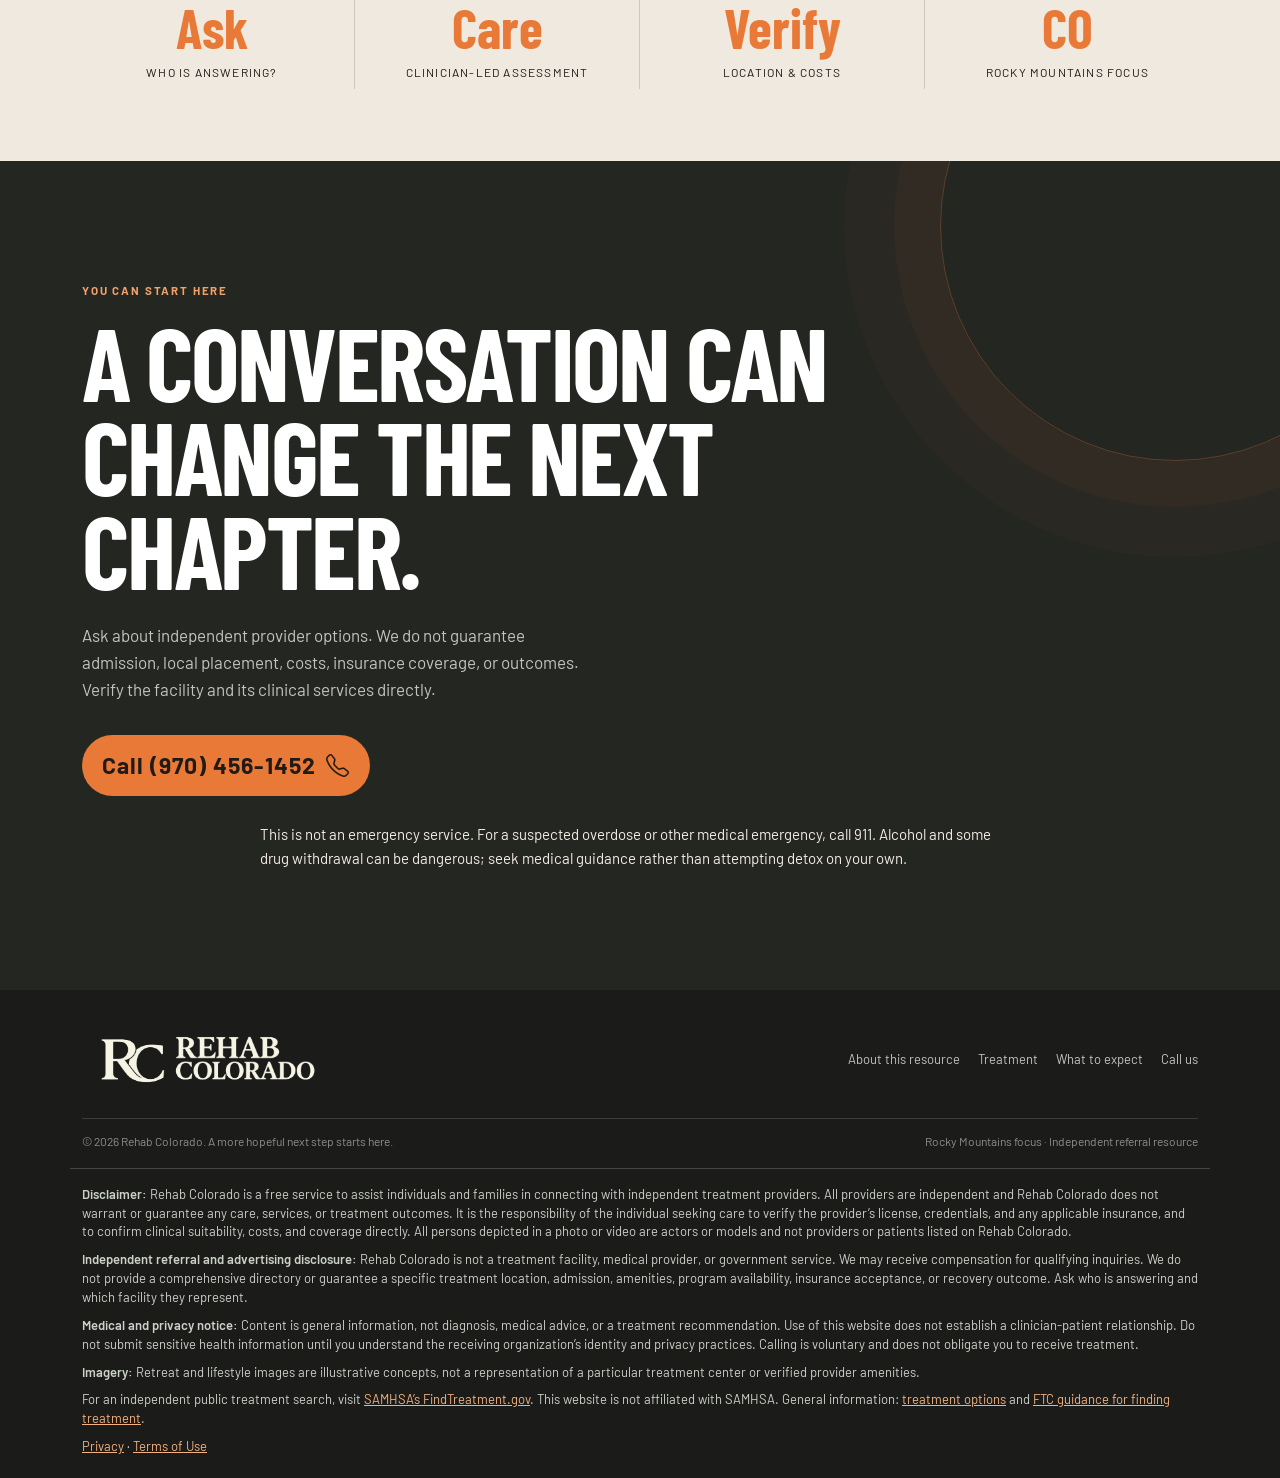
==== commit 7093320e: "Add files via upload" ====
--- a/index.html
+++ b/index.html
@@ -14,7 +14,7 @@
   
 <link rel="stylesheet" href="css/style.css?v=compact-footer-4">
 <style>:root{--call-banner-height:76px}body{padding-top:var(--call-banner-height)!important}.call-top{position:fixed!important;top:0;left:0;right:0;z-index:2000;height:var(--call-banner-height);min-height:var(--call-banner-height);display:flex!important;align-items:center;justify-content:center;gap:24px;background:#304c3d!important;color:#fff!important;border-bottom:3px solid #e87936;box-shadow:0 3px 12px #142b2426;text-decoration:none;padding:8px 18px!important}.call-top span{font-size:13px!important;line-height:1.35}.call-top strong{font-size:34px!important;line-height:1.2;white-space:nowrap}.call-top:hover{background:#243e30!important}.call-top:focus-visible{outline:3px solid #ffcb91;outline-offset:-5px}header{position:sticky!important;top:var(--call-banner-height)!important;z-index:1000}.navbar,.navbar.scrolled{position:relative!important;top:auto!important}section[id]{scroll-margin-top:210px!important}@media(max-width:767px){:root{--call-banner-height:86px}.call-top{flex-direction:column;gap:3px!important}.call-top span{font-size:10px!important}.call-top strong{font-size:30px!important}section[id]{scroll-margin-top:195px!important}}</style></head>
-<body><a class="call-top" href="tel:+19705555555"><span>CALL FOR TREATMENT PROVIDER INQUIRIES · TEMPORARY NUMBER</span><strong>(970) 555-5555</strong></a>
+<body><a class="call-top" href="tel:+19704561452"><span>CALL FOR TREATMENT PROVIDER INQUIRIES</span><strong>(970) 456-1452</strong></a>
   <header>
     <nav class="navbar" aria-label="Main navigation">
       <div class="container nav-inner">
@@ -25,7 +25,7 @@
           <li><a href="#care">What to expect</a></li>
           <li><a href="#stories">Planning your inquiry</a></li>
         </ul>
-        <a class="pill-btn nav-cta" href="tel:+19705555555">(970) 555-5555 <i class="bi bi-arrow-up-right"></i></a>
+        <a class="pill-btn nav-cta" href="tel:+19704561452">(970) 456-1452 <i class="bi bi-arrow-up-right"></i></a>
         <button class="menu-toggle" aria-label="Open navigation menu" aria-expanded="false" aria-controls="navLinks"><i class="bi bi-list"></i></button>
       </div>
     </nav>
@@ -43,7 +43,7 @@
           </div>
           <div class="hero-bottom">
             <p class="hero-copy">Explore alcohol and drug treatment options with a Rocky Mountains focus. Rehab Colorado is an independent referral resource—not a treatment center or medical provider. Confirm location and availability directly.</p>
-            <a class="pill-btn" href="tel:+19705555555">Call (970) 555-5555 <i class="bi bi-arrow-up-right"></i></a>
+            <a class="pill-btn" href="tel:+19704561452">Call (970) 456-1452 <i class="bi bi-arrow-up-right"></i></a>
           </div>
         </div>
       </div>
@@ -179,7 +179,7 @@
         <div class="eyebrow">You can start here</div>
         <h2 class="display cta-heading">A conversation can change the next chapter.</h2>
         <p class="cta-copy">Ask about independent provider options. We do not guarantee admission, local placement, costs, insurance coverage, or outcomes. Verify the facility and its clinical services directly.</p>
-        <a class="pill-btn mt-3" href="tel:+19705555555">Call (970) 555-5555 <i class="bi bi-telephone"></i></a>
+        <a class="pill-btn mt-3" href="tel:+19704561452">Call (970) 456-1452 <i class="bi bi-telephone"></i></a>
         <p class="medical-note">This is not an emergency service. For a suspected overdose or other medical emergency, call 911. Alcohol and some drug withdrawal can be dangerous; seek medical guidance rather than attempting detox on your own.</p>
       </div>
     </section>
@@ -190,14 +190,14 @@
       <div class="footer-top">
         <a class="brand logo-brand" href="index.html" aria-label="Rehab Colorado home" style="display:inline-flex;flex:0 0 auto;width:min(250px,43vw);max-width:100%;line-height:1"><img src="assets/rehab-colorado-logo.png" alt="Rehab Colorado" width="250" height="84" style="display:block;width:100%;max-width:250px;height:auto;max-height:85px;object-fit:contain"></a>
         <div class="footer-links">
-          <a href="#approach">About this resource</a><a href="#programs">Treatment</a><a href="#care">What to expect</a><a href="tel:+19705555555">Call us</a>
+          <a href="#approach">About this resource</a><a href="#programs">Treatment</a><a href="#care">What to expect</a><a href="tel:+19704561452">Call us</a>
         </div>
       </div>
       <div class="footer-bottom"><span>© 2026 Rehab Colorado. A more hopeful next step starts here.</span><span>Rocky Mountains focus · Independent referral resource</span></div>
     </div>
 <div class="container referral-disclaimers"><p><strong>Disclaimer:</strong> Rehab Colorado is a free service to assist individuals and families in connecting with independent treatment providers. All providers are independent and Rehab Colorado does not warrant or guarantee any care, services, or treatment outcomes. It is the responsibility of the individual seeking care to verify the provider’s license, credentials, and any applicable insurance, and to confirm clinical suitability, costs, and coverage directly. All persons depicted in a photo or video are actors or models and not providers or patients listed on Rehab Colorado.</p><p><strong>Independent referral and advertising disclosure:</strong> Rehab Colorado is not a treatment facility, medical provider, or government service. We may receive compensation for qualifying inquiries. We do not provide a comprehensive directory or guarantee a specific treatment location, admission, amenities, program availability, insurance acceptance, or recovery outcome. Ask who is answering and which facility they represent.</p><p><strong>Medical and privacy notice:</strong> Content is general information, not diagnosis, medical advice, or a treatment recommendation. Use of this website does not establish a clinician-patient relationship. Do not submit sensitive health information until you understand the receiving organization’s identity and privacy practices. Calling is voluntary and does not obligate you to receive treatment.</p><p><strong>Imagery:</strong> Retreat and lifestyle images are illustrative concepts, not a representation of a particular treatment center or verified provider amenities.</p><p>For an independent public treatment search, visit <a href="https://findtreatment.gov/">SAMHSA’s FindTreatment.gov</a>. This website is not affiliated with SAMHSA. General information: <a href="https://findtreatment.gov/what-to-expect/treatment">treatment options</a> and <a href="https://consumer.ftc.gov/consumer-alerts/2025/06/seeking-treatment-addiction-some-things-know-you-search">FTC guidance for finding treatment</a>.</p><p><a href="privacy.html">Privacy</a> · <a href="terms.html">Terms of Use</a></p></div></footer>
 
-<a class="mobile-call" href="tel:+19705555555">CALL · (970) 555-5555</a>
+<a class="mobile-call" href="tel:+19704561452">CALL · (970) 456-1452</a>
   <script src="https://cdn.jsdelivr.net/npm/bootstrap@5.3.3/dist/js/bootstrap.bundle.min.js"></script>
   <script>
     (() => {
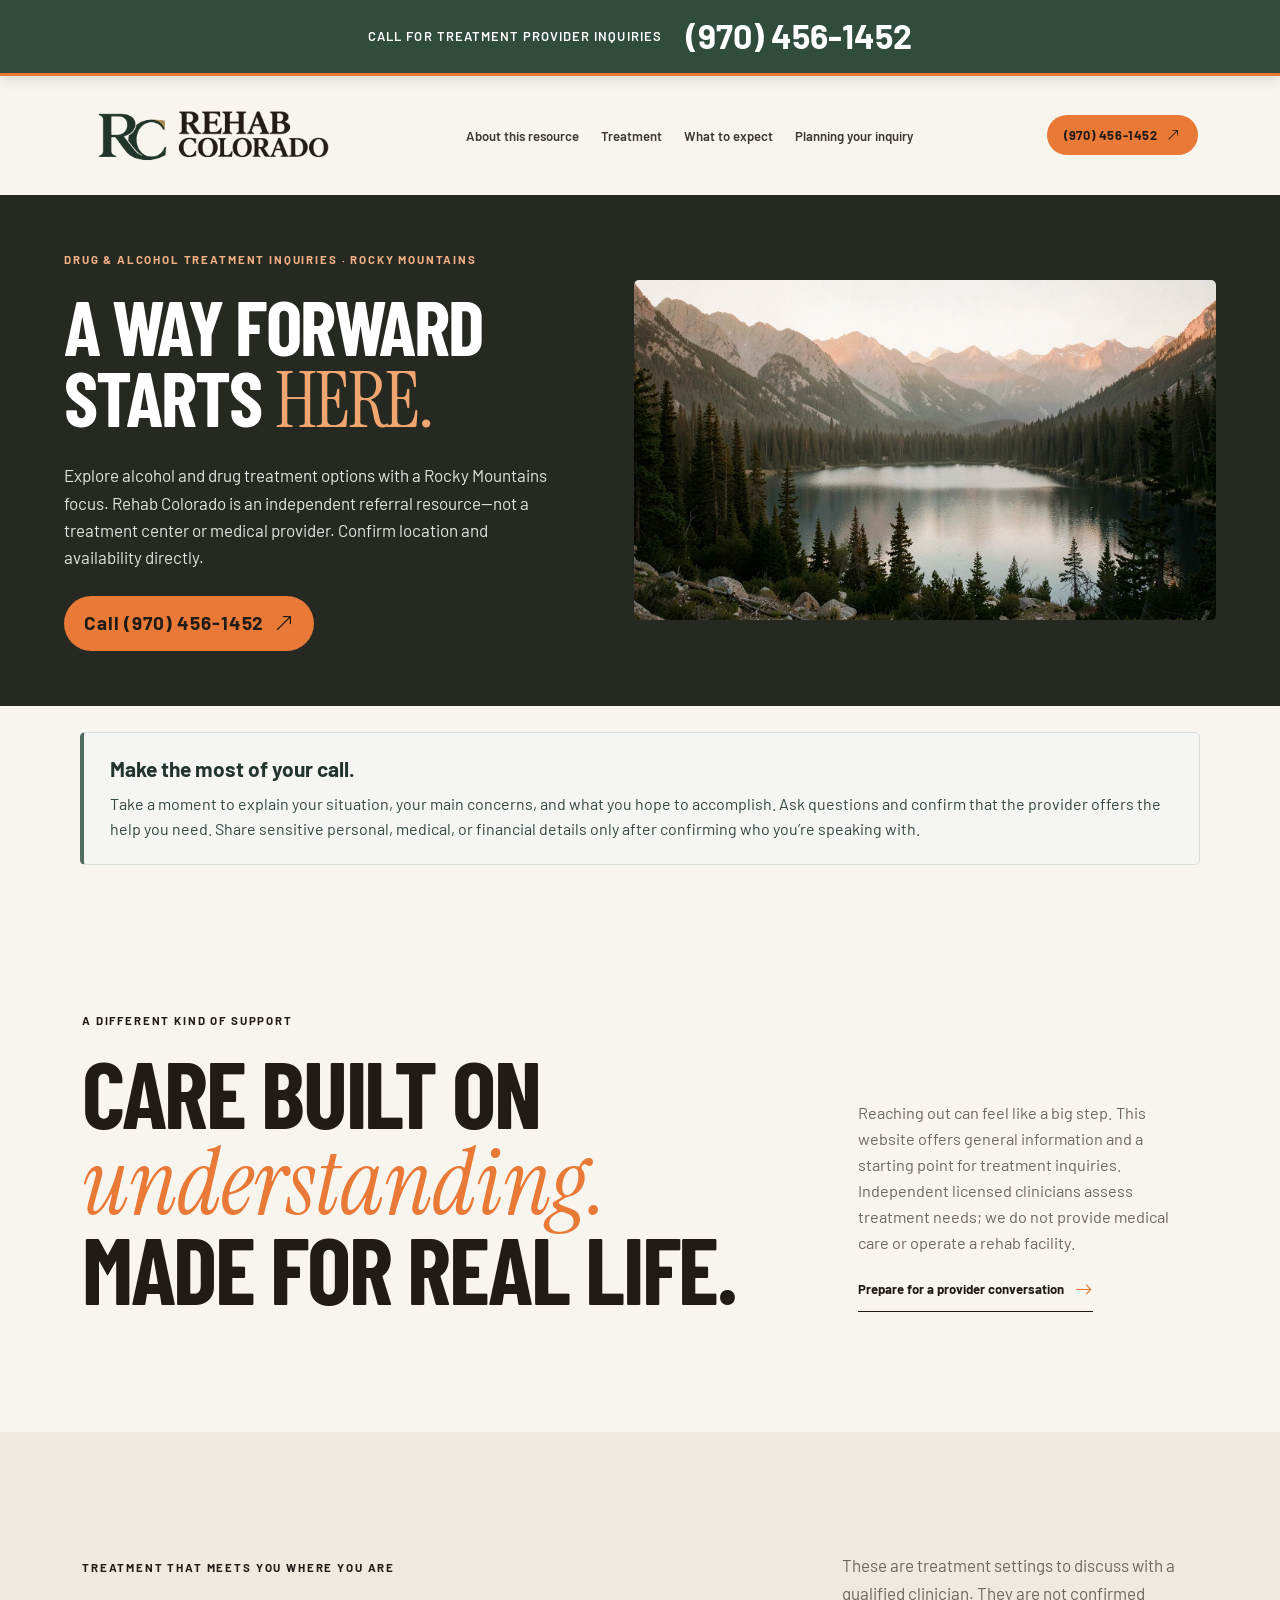
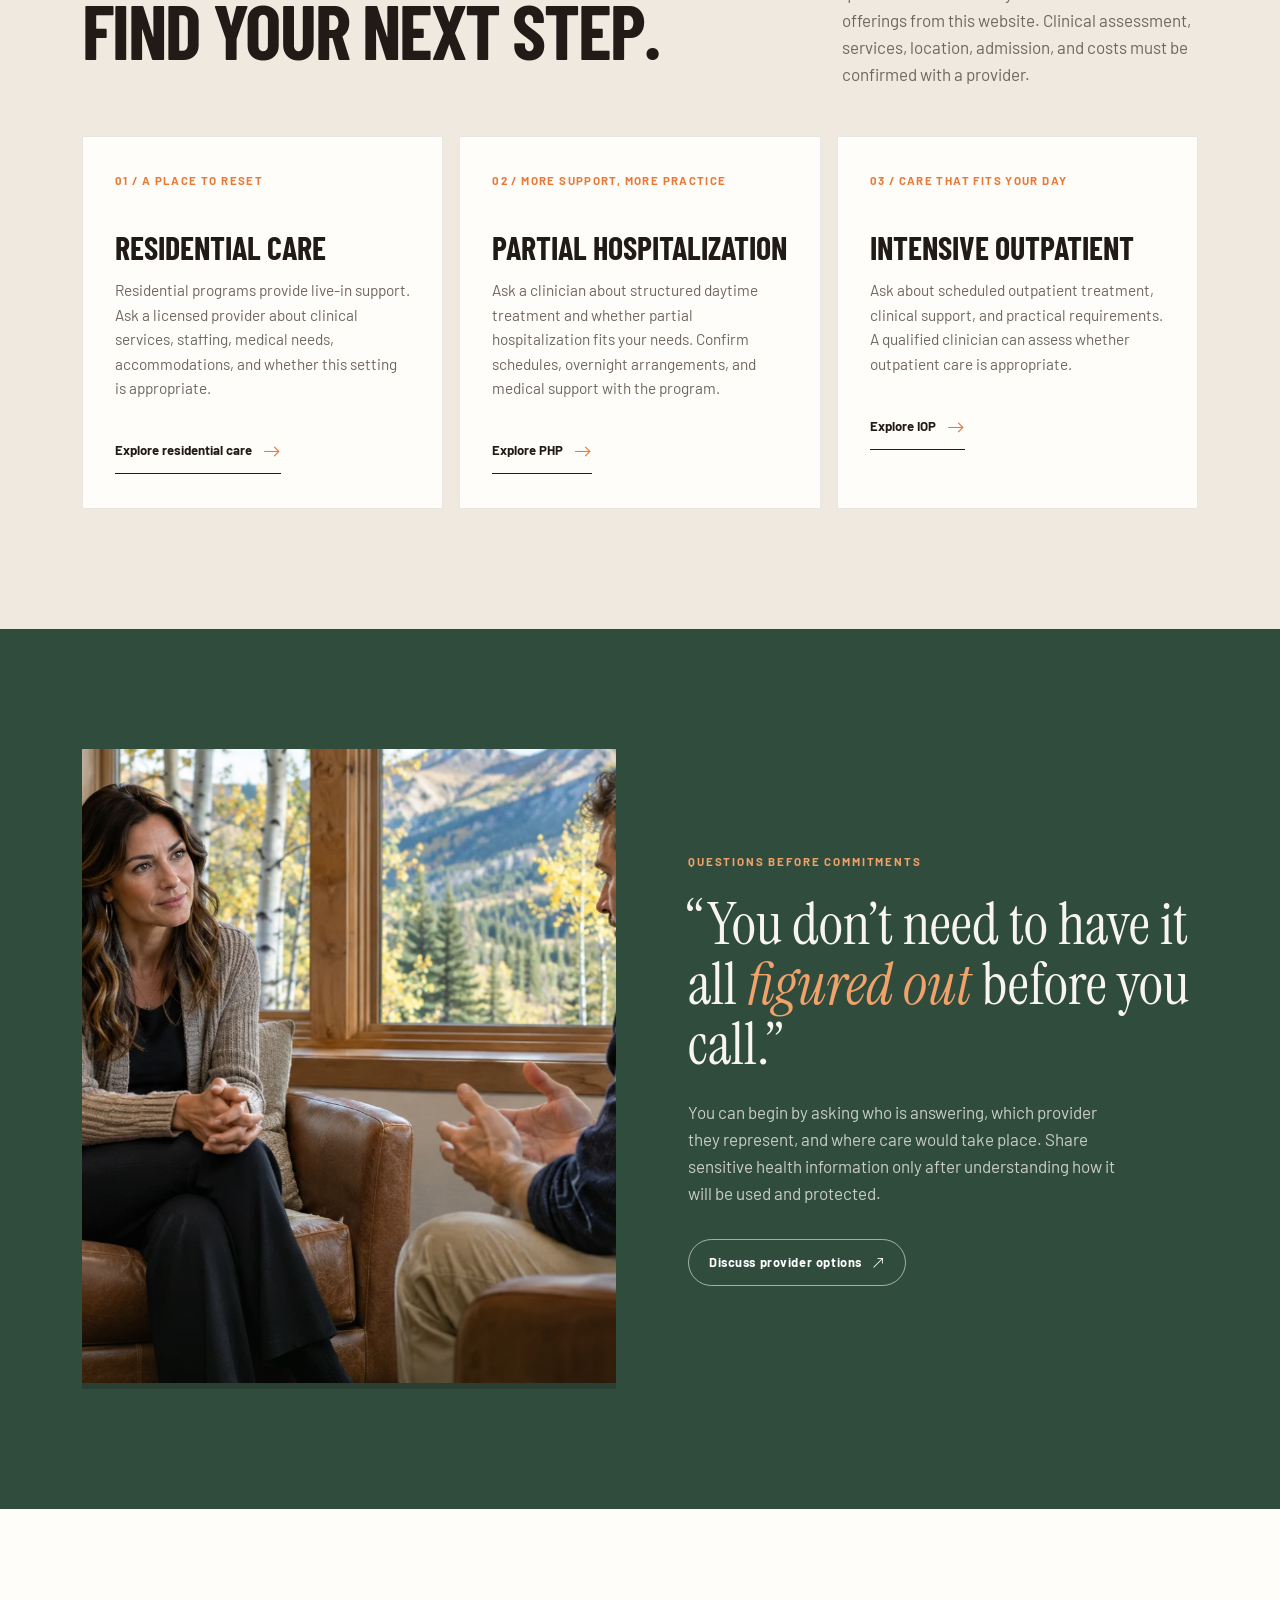
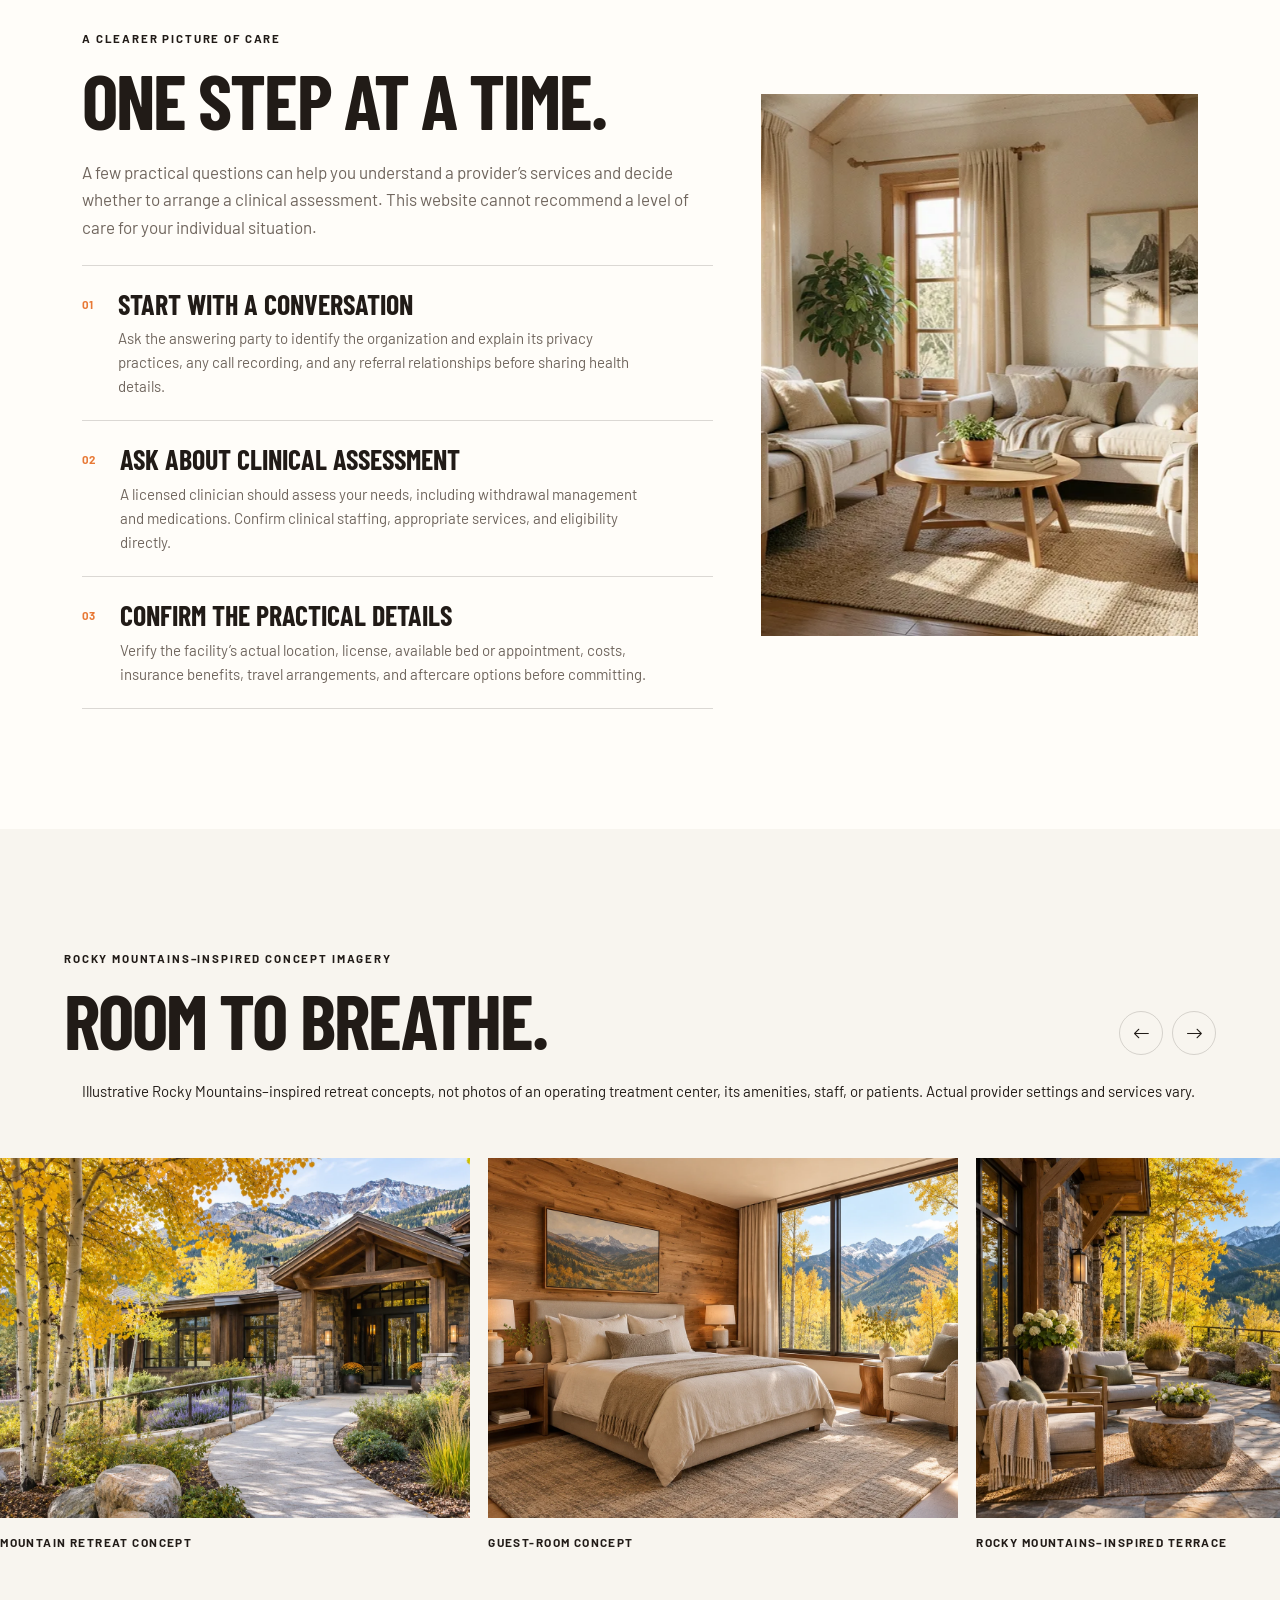
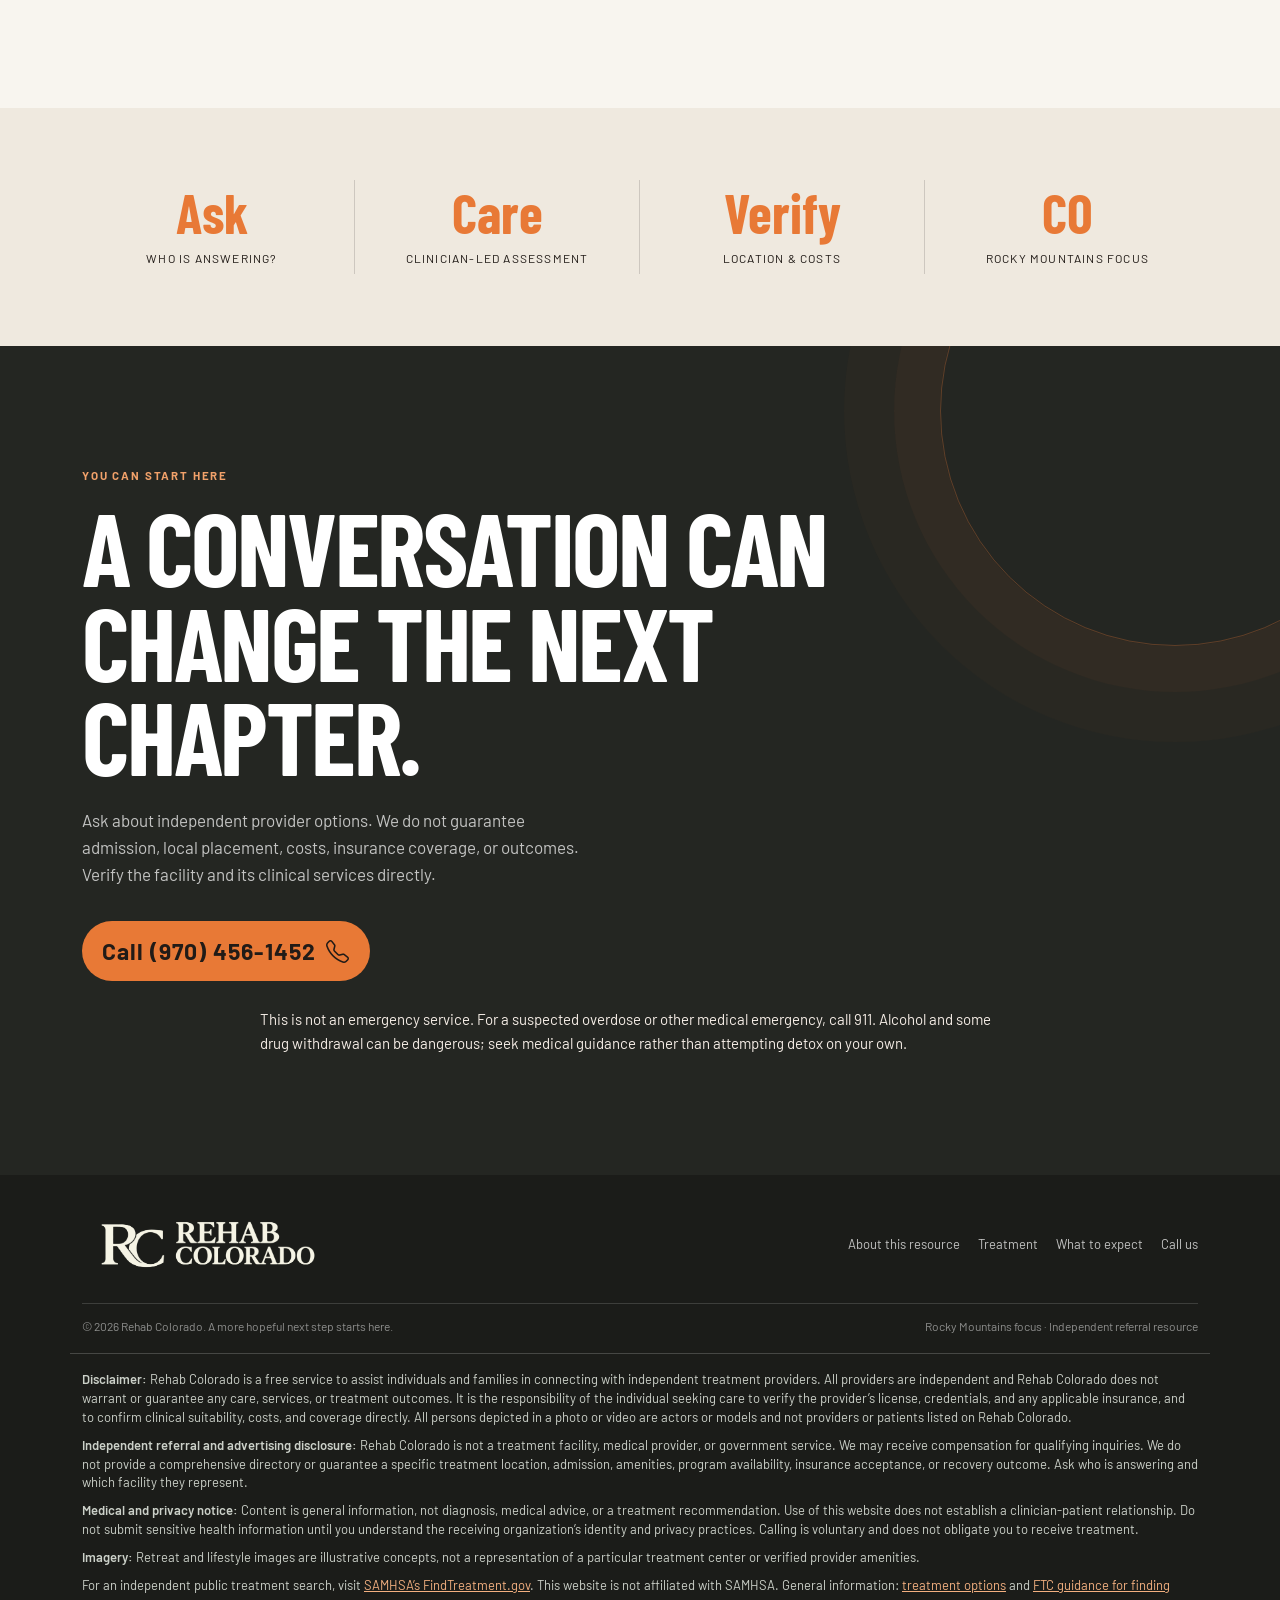
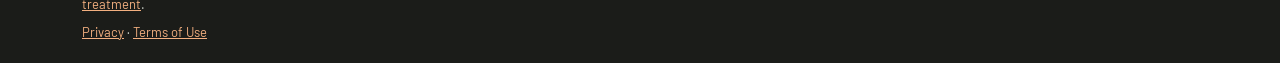
==== commit e6057213: "Add files via upload" ====
--- a/index.html
+++ b/index.html
@@ -13,7 +13,7 @@
   <link href="https://cdn.jsdelivr.net/npm/bootstrap-icons@1.11.3/font/bootstrap-icons.min.css" rel="stylesheet">
   
 <link rel="stylesheet" href="css/style.css?v=compact-footer-4">
-<style>:root{--call-banner-height:76px}body{padding-top:var(--call-banner-height)!important}.call-top{position:fixed!important;top:0;left:0;right:0;z-index:2000;height:var(--call-banner-height);min-height:var(--call-banner-height);display:flex!important;align-items:center;justify-content:center;gap:24px;background:#304c3d!important;color:#fff!important;border-bottom:3px solid #e87936;box-shadow:0 3px 12px #142b2426;text-decoration:none;padding:8px 18px!important}.call-top span{font-size:13px!important;line-height:1.35}.call-top strong{font-size:34px!important;line-height:1.2;white-space:nowrap}.call-top:hover{background:#243e30!important}.call-top:focus-visible{outline:3px solid #ffcb91;outline-offset:-5px}header{position:sticky!important;top:var(--call-banner-height)!important;z-index:1000}.navbar,.navbar.scrolled{position:relative!important;top:auto!important}section[id]{scroll-margin-top:210px!important}@media(max-width:767px){:root{--call-banner-height:86px}.call-top{flex-direction:column;gap:3px!important}.call-top span{font-size:10px!important}.call-top strong{font-size:30px!important}section[id]{scroll-margin-top:195px!important}}</style></head>
+<style>:root{--call-banner-height:76px}body{padding-top:var(--call-banner-height)!important}.call-top{position:fixed!important;top:0;left:0;right:0;z-index:2000;height:var(--call-banner-height);min-height:var(--call-banner-height);display:flex!important;align-items:center;justify-content:center;gap:24px;background:#304c3d!important;color:#fff!important;border-bottom:3px solid #e87936;box-shadow:0 3px 12px #142b2426;text-decoration:none;padding:8px 18px!important}.call-top span{font-size:13px!important;line-height:1.35}.call-top strong{font-size:34px!important;line-height:1.2;white-space:nowrap}.call-top:hover{background:#243e30!important}.call-top:focus-visible{outline:3px solid #ffcb91;outline-offset:-5px}header{position:sticky!important;top:var(--call-banner-height)!important;z-index:1000}.navbar,.navbar.scrolled{position:relative!important;top:auto!important}section[id]{scroll-margin-top:210px!important}@media(max-width:767px){:root{--call-banner-height:86px}.call-top{flex-direction:column;gap:3px!important}.call-top span{font-size:10px!important}.call-top strong{font-size:30px!important}section[id]{scroll-margin-top:195px!important}}</style><style id="call-preparation-styles">.call-preparation-note{display:block!important;position:relative!important;inset:auto!important;z-index:1;box-sizing:border-box;width:calc(100% - 40px);max-width:1120px;margin:26px auto!important;padding:22px 26px!important;background:#f5f6f3!important;color:#23342f!important;border:1px solid #d7dfd8;border-left:4px solid #526e60;border-radius:5px;text-align:left!important;font-style:normal;letter-spacing:normal!important}.call-preparation-note h2{font-family:inherit!important;font-size:21px!important;font-weight:700!important;line-height:1.3!important;letter-spacing:normal!important;text-transform:none!important;color:#23342f!important;margin:0 0 9px!important;padding:0!important}.call-preparation-note p{font-family:inherit!important;font-size:16px!important;font-weight:400!important;line-height:1.6!important;letter-spacing:normal!important;text-transform:none!important;color:#34463f!important;max-width:none!important;margin:0!important;padding:0!important}@media(max-width:600px){.call-preparation-note{width:calc(100% - 32px);padding:19px 20px!important;margin:20px auto!important}.call-preparation-note h2{font-size:20px!important}}</style></head>
 <body><a class="call-top" href="tel:+19704561452"><span>CALL FOR TREATMENT PROVIDER INQUIRIES</span><strong>(970) 456-1452</strong></a>
   <header>
     <nav class="navbar" aria-label="Main navigation">
@@ -47,7 +47,7 @@
           </div>
         </div>
       </div>
-    </section>
+    </section><aside class="call-preparation-note" aria-labelledby="call-preparation-title"><h2 id="call-preparation-title">Make the most of your call.</h2><p>Take a moment to explain your situation, your main concerns, and what you hope to accomplish. Ask questions and confirm that the provider offers the help you need. Share sensitive personal, medical, or financial details only after confirming who you’re speaking with.</p></aside>
 
     <section class="intro section-pad" id="approach">
       <div class="container">
